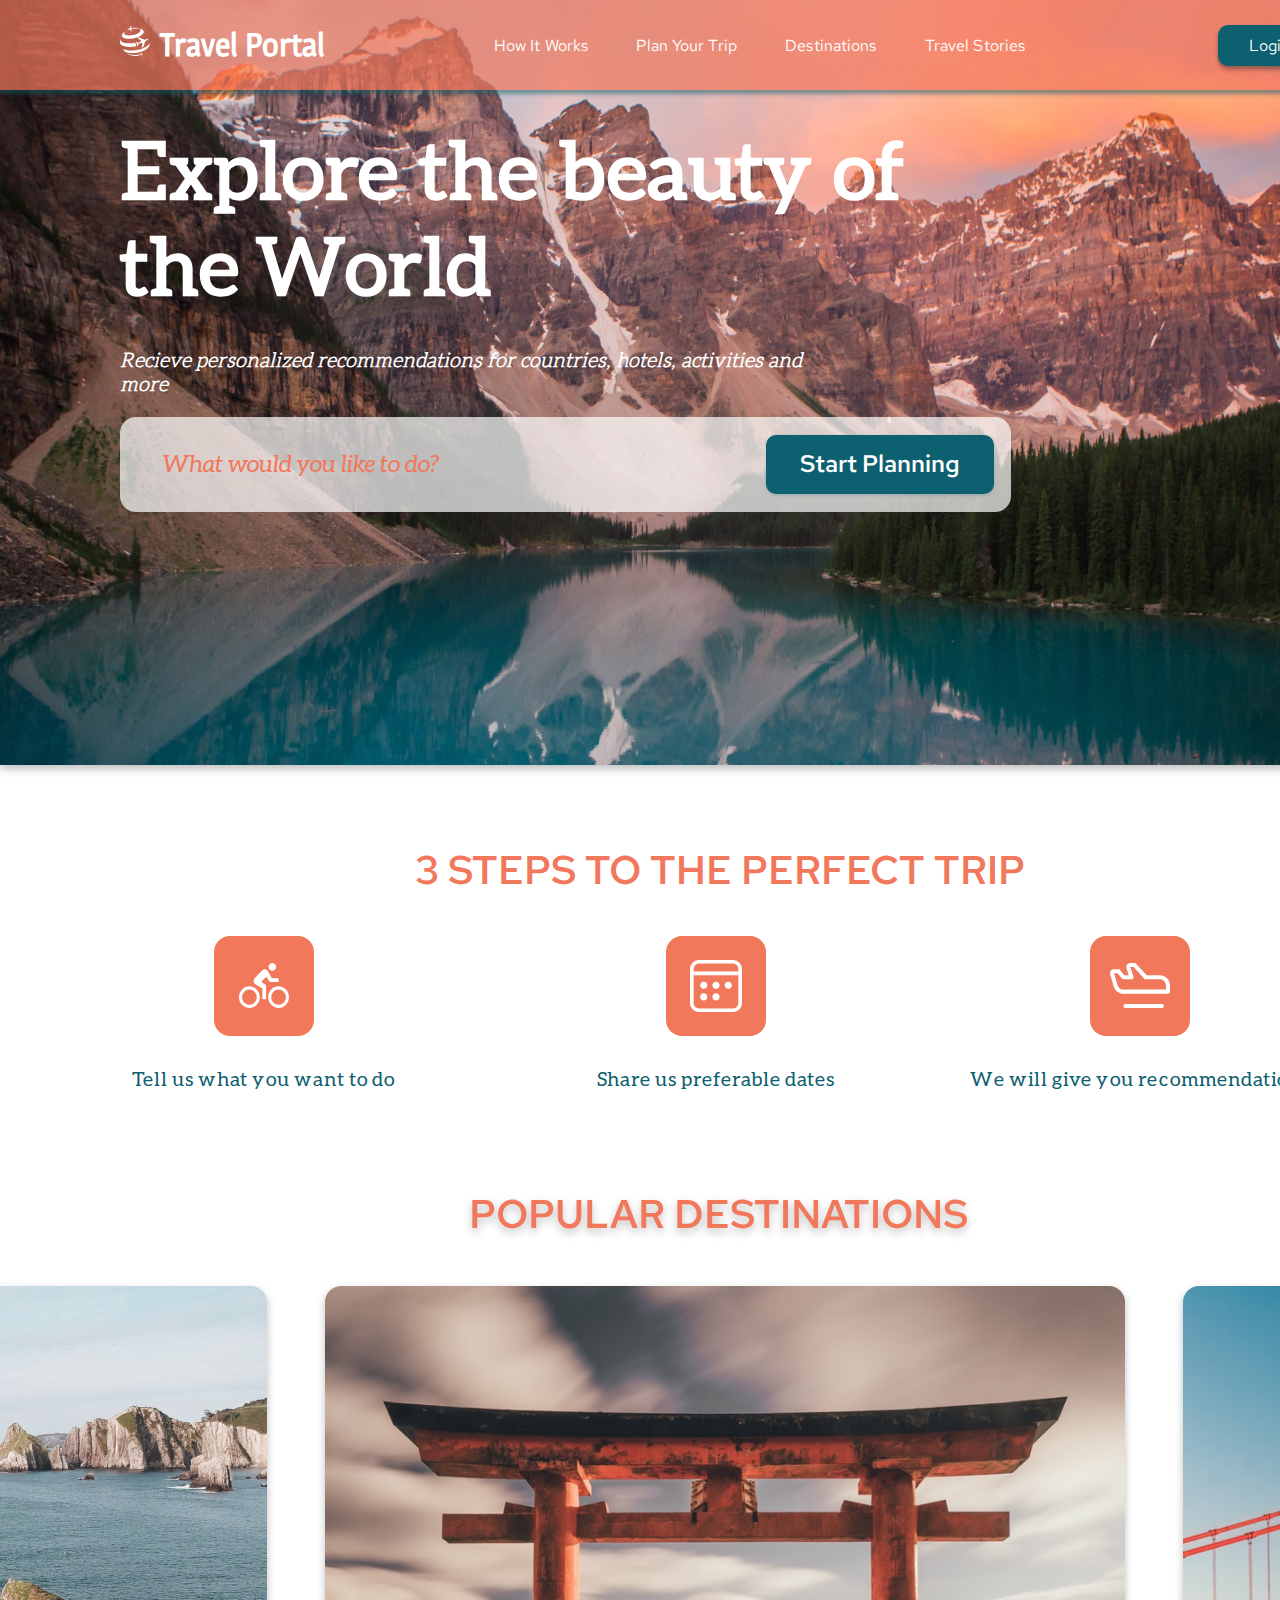
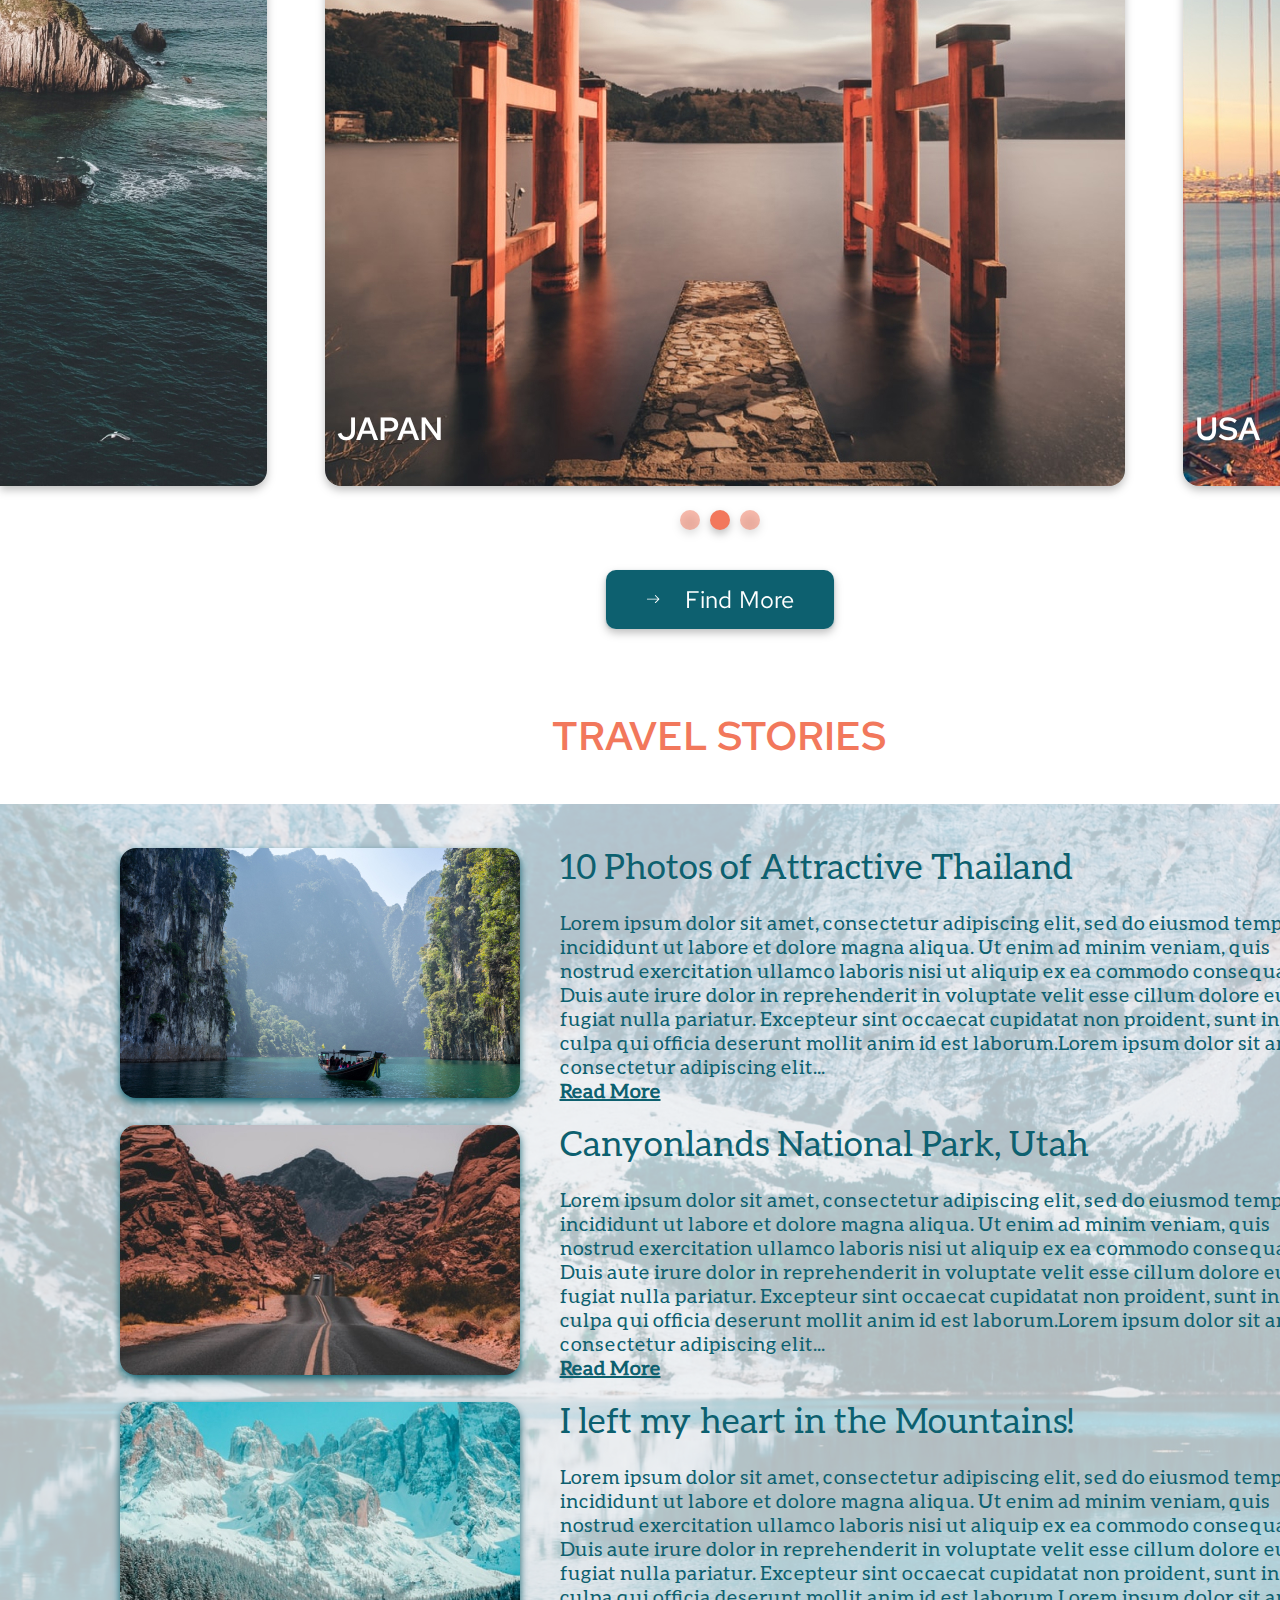
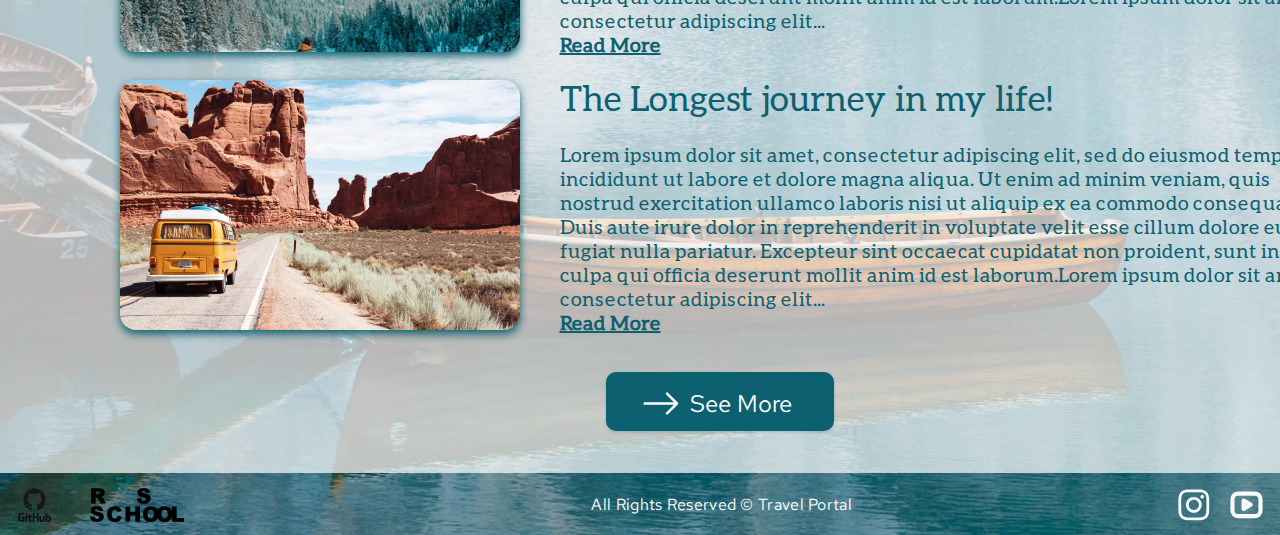
==== travel/index.html @ 39604052 "refactor: Refactor JS code" ====
<!DOCTYPE html>
<html lang="zxx">

<head>
    <meta charset="UTF-8">
    <meta http-equiv="X-UA-Compatible" content="IE=edge">
    <meta name="viewport" content="width=device-width, initial-scale=1.0">
    <link rel="stylesheet" href="style.css">
    <link rel="shortcut icon" href="./assets/svg/favicon.svg" type="image/svg+xml">
    <script defer src="index.js"></script>
    <title>Travel Part 1</title>
</head>

<body>
    <div class="page">
        <div class="container">
            <div class="background">
                <div class="top"></div>
                <div class="bottom"></div>
            </div>
            <div class="webpage">
                <header class="header-div">
                    <div class="logo">
                        <img class="logo-img" src="./assets/svg/Logo.svg" alt="Logo">
                        <h2 class="logo-title">Travel Portal</h2>
                    </div>
                    <nav class="navigation">
                        <ul class="navigation-list">
                            <li class="navigation-link">
                                <a href="#preview">How It Works</a>
                            </li>
                            <li class="navigation-link">
                                <a href="#steps">Plan Your Trip</a>
                            </li>
                            <li class="navigation-link">
                                <a href="#destinations">Destinations</a>
                            </li>
                            <li class="navigation-link">
                                <a href="#stories">Travel Stories</a>
                            </li>
                        </ul>
                    </nav>
                    <button type="button" class="btn-login">
                        <span class="title-btn-login">Login</span>
                    </button>
                </header>
                <main class="main-div">
                    <section id="preview" class="preview">
                        <h1 class="preview-title">Explore the beauty of the World</h1>
                        <div class="preview-remark">Recieve personalized recommendations for countries,
                            hotels, activities and more</div>
                        <div class="preview-input">
                            <input type="text" name="search" id="find-trip" placeholder="What would you like to do?">
                            <button type="submit" class="start-planning">Start Planning</button>
                        </div>
                    </section>
                    <section id="steps" class="steps">
                        <h2 class="steps-title">3 STEPS TO THE PERFECT TRIP</h2>
                        <div class="steps-flex">
                            <div class="steps-box right-margin-steps">
                                <div class="font-img-steps bicycle"></div>
                                <div class="title-img-steps">Tell us what you want to do</div>
                            </div>
                            <div class="steps-box">
                                <div class="font-img-steps calendar"></div>
                                <div class="title-img-steps ">Share us preferable dates </div>
                            </div>
                            <div class="steps-box">
                                <div class="font-img-steps airplane"></div>
                                <div class="title-img-steps">We will give you recommendations</div>
                            </div>
                        </div>
                    </section>
                    <section id="destinations" class="destinations">
                        <h2 class="title-destination">POPULAR DESTINATIONS</h2>
                        <div class="carousel">
                            <div class="carousel-item">
                                <img class="img-item" src="./assets/jpg/ocean-big.jpg" alt="SPAIN">
                                <div class="title-item">SPAIN</div>
                            </div>
                            <div class="carousel-item">
                                <img class="img-item" src="./assets/jpg/gates.jpg" alt="JAPAN">
                                <div class="title-item">JAPAN</div>
                            </div>
                            <div class="carousel-item">
                                <img class="img-item" src="./assets/jpg/bridge.jpg" alt="USA">
                                <div class="title-item">USA</div>
                            </div>
                        </div>
                        <div class="dots-nav">
                            <div class="dot inactive-dot"></div>
                            <div class="dot active-dot"></div>
                            <div class="dot inactive-dot"></div>
                        </div>
                        <button class="btn-find-more" type="submit">
                            <svg class="arrow" width="36" height="23" viewBox="0 0 36 23" fill="none"
                                xmlns="http://www.w3.org/2000/svg">
                                <path fill-rule="evenodd" clip-rule="evenodd" d="M0.5 11.5C0.5 11.1685 0.631696 10.8505
                                         0.866116 10.6161C1.10054 10.3817 1.41848
                                         10.25 1.75 10.25H31.2325L23.365 2.38499C23.1303
                                         2.15028 22.9984 1.83193 22.9984 1.49999C22.9984
                                         1.16805 23.1303 0.849708 23.365 0.614992C23.5997
                                         0.380275 23.9181 0.248413 24.25 0.248413C24.5819
                                         0.248413 24.9003 0.380275 25.135 0.614992L35.135
                                         10.615C35.2514 10.7311 35.3438 10.869 35.4068
                                         11.0209C35.4698 11.1728 35.5022 11.3356 35.5022
                                         11.5C35.5022 11.6644 35.4698 11.8272 35.4068
                                         11.9791C35.3438 12.1309 35.2514 12.2689 35.135
                                         12.385L25.135 22.385C24.9003 22.6197 24.5819
                                         22.7516 24.25 22.7516C23.9181 22.7516 23.5997
                                         22.6197 23.365 22.385C23.1303 22.1503 22.9984
                                         21.8319 22.9984 21.5C22.9984 21.1681 23.1303
                                         20.8497 23.365 20.615L31.2325 12.75H1.75C1.41848
                                         12.75 1.10054 12.6183 0.866116 12.3839C0.631696
                                         12.1495 0.5 11.8315 0.5 11.5Z" fill="white" />
                            </svg>
                            <span class="title-find-more">Find More</span>
                        </button>
                    </section>
                    <section id="stories" class="stories">
                        <div class="stories-main">
                            <h2 class="title-stories">TRAVEL STORIES</h2>
                            <div class="stories-container">
                                <div class="stories-element">
                                    <img class="img-story" src="./assets/jpg/cave-big.jpg" alt>
                                    <div class="story-sample">
                                        <div class="title-sample">10 Photos of Attractive Thailand</div>
                                        <div class="story">
                                            <span class="text-story">Lorem ipsum dolor sit amet, consectetur adipiscing elit,
                                            sed do eiusmod tempor incididunt ut labore et dolore magna aliqua.
                                            Ut enim ad minim veniam, quis nostrud exercitation ullamco laboris
                                            nisi ut aliquip ex ea commodo consequat. Duis aute irure dolor in
                                            reprehenderit in voluptate velit esse cillum dolore eu fugiat nulla
                                            pariatur. Excepteur sint occaecat cupidatat non proident,
                                            sunt in culpa qui officia deserunt mollit anim id est laborum.
                                            Lorem ipsum dolor sit amet, consectetur adipiscing elit...</span>
                                            <br>
                                            <strong><u>Read More</u></strong>
                                        </div>
                                    </div>
                                </div>
                                <div class="stories-element">
                                    <img class="img-story" src="./assets/jpg/road-big.jpg" alt>
                                    <div class="story-sample">
                                        <div class="title-sample">Canyonlands National Park, Utah</div>
                                        <div class="story">
                                            <span class="text-story">Lorem ipsum dolor sit amet, consectetur adipiscing elit,
                                            sed do eiusmod tempor incididunt ut labore et dolore magna aliqua.
                                            Ut enim ad minim veniam, quis nostrud exercitation ullamco laboris
                                            nisi ut aliquip ex ea commodo consequat. Duis aute irure dolor in
                                            reprehenderit in voluptate velit esse cillum dolore eu fugiat nulla
                                            pariatur. Excepteur sint occaecat cupidatat non proident,
                                            sunt in culpa qui officia deserunt mollit anim id est laborum.
                                            Lorem ipsum dolor sit amet, consectetur adipiscing elit...</span>
                                            <br>
                                            <strong><u>Read More</u></strong>
                                        </div>
                                    </div>
                                </div>
                                <div class="stories-element">
                                    <img class="img-story" src="./assets/jpg/winter-big.jpg" alt>
                                    <div class="story-sample">
                                        <div class="title-sample">I left my heart in the Mountains!</div>
                                        <div class="story">
                                            <span class="text-story">Lorem ipsum dolor sit amet, consectetur adipiscing elit,
                                            sed do eiusmod tempor incididunt ut labore et dolore magna aliqua.
                                            Ut enim ad minim veniam, quis nostrud exercitation ullamco laboris
                                            nisi ut aliquip ex ea commodo consequat. Duis aute irure dolor in
                                            reprehenderit in voluptate velit esse cillum dolore eu fugiat nulla
                                            pariatur. Excepteur sint occaecat cupidatat non proident,
                                            sunt in culpa qui officia deserunt mollit anim id est laborum.
                                            Lorem ipsum dolor sit amet, consectetur adipiscing elit...</span>
                                            <br>
                                            <strong><u>Read More</u></strong>
                                        </div>
                                    </div>
                                </div>
                                <div class="stories-element">
                                    <img class="img-story" src="./assets/jpg/car-big.jpg" alt>
                                    <div class="story-sample">
                                        <div class="title-sample">The Longest journey in my life!</div>
                                        <div class="story">
                                            <span class="text-story">Lorem ipsum dolor sit amet, consectetur adipiscing elit,
                                            sed do eiusmod tempor incididunt ut labore et dolore magna aliqua.
                                            Ut enim ad minim veniam, quis nostrud exercitation ullamco laboris
                                            nisi ut aliquip ex ea commodo consequat. Duis aute irure dolor in
                                            reprehenderit in voluptate velit esse cillum dolore eu fugiat nulla
                                            pariatur. Excepteur sint occaecat cupidatat non proident,
                                            sunt in culpa qui officia deserunt mollit anim id est laborum.
                                            Lorem ipsum dolor sit amet, consectetur adipiscing elit...</span>
                                            <br>
                                            <strong><u>Read More</u></strong>
                                        </div>
                                    </div>
                                </div>
                            </div>
                            <button class="btn-see-more" type="submit">
                                <svg class="arrow-see" width="40" height="41" viewBox="0 0 40 41" fill="none"
                                    xmlns="http://www.w3.org/2000/svg">
                                    <path fill-rule="evenodd" clip-rule="evenodd" d="M2.5 20.5001C2.5 20.1686 2.6317 19.8507 2.86612
                                    19.6162C3.10054 19.3818 3.41848 19.2501 3.75 19.2501H33.2325L25.365
                                    11.3851C25.1303 11.1504 24.9984 10.8321 24.9984 10.5001C24.9984
                                    10.1682 25.1303 9.84983 25.365 9.61511C25.5997 9.3804 25.9181
                                    9.24854 26.25 9.24854C26.5819 9.24854 26.9003 9.3804 27.135
                                    9.61511L37.135 19.6151C37.2514 19.7312 37.3438 19.8692 37.4068
                                    20.021C37.4698 20.1729 37.5022 20.3357 37.5022 20.5001C37.5022
                                    20.6645 37.4698 20.8273 37.4068 20.9792C37.3438 21.1311 37.2514
                                    21.269 37.135 21.3851L27.135 31.3851C26.9003 31.6198 26.5819
                                    31.7517 26.25 31.7517C25.9181 31.7517 25.5997 31.6198 25.365
                                    31.3851C25.1303 31.1504 24.9984 30.8321 24.9984 30.5001C24.9984
                                    30.1682 25.1303 29.8498 25.365 29.6151L33.2325 21.7501H3.75C3.41848
                                    21.7501 3.10054 21.6184 2.86612 21.384C2.6317 21.1496 2.5 20.8316
                                    2.5 20.5001Z" fill="white" />
                                </svg>
                                <span class="title-see-more">See More</span>
                            </button>
                        </div>
                    </section>
                </main>
                <footer class="footer-div">
                    <div class="footer-grid">
                        <div class="git-rs">
                            <a class="git" href="https://github.com/BrBrov">
                                <img class="img-git" src="./assets/svg/git.svg" alt="Git">
                            </a>
                            <a class="rs" href="https://rs.school/js-stage0/">
                                <img class="img-rs" src="./assets/svg/rs_school.svg" alt="RSschool">
                            </a>
                        </div>
                        <div class="footer-block">
                            <div class="title-footer">All Rights Reserved © Travel Portal</div>
                            <ul class="social-list">
                                <li class="social-link">
                                    <a href="https://www.instagram.com/">
                                        <img src="./assets/svg/Instagram.svg" alt="Instagram">
                                    </a>
                                </li>
                                <li class="social-link">
                                    <a href="https://www.youtube.com/">
                                        <img src="./assets/svg/Youtube.svg" alt="Yuotube">
                                    </a>
                                </li>
                                <li class="social-link">
                                    <a href="https://twitter.com/">
                                        <img src="./assets/svg/Twitter.svg" alt="Twitter">
                                    </a>
                                </li>
                            </ul>
                        </div>
                    </div>
                </footer>
            </div>
            <div class="pop-up-bg">
                <div class="pop-up">

                </div>
            </div>
        </div>
    </div>
</body>

</html>
---- travel/style.css ----
body {
    margin: 0;
    padding: 0;
}

/* basic fonts */

/* Aleo */
@font-face {
    font-family: "Aleo Bold";
    src: url("./assets/fonts/Aleo-Bold.woff2") format("woff2"),
    url("./assets/fonts/Aleo-Bold.woff") format("woff");
}

@font-face {
    font-family: "Aleo Bold Italic";
    src: url("./assets/fonts/Aleo-BoldItalic.woff") format("woff"),
    url("./assets/fonts/Aleo-BoldItalic.woff2") format("woff2");
}

@font-face {
    font-family: "Aleo Italic";
    src: url("./assets/fonts/Aleo-Italic.woff2") format("woff2"),
    url("./assets/fonts/Aleo-Italic.woff") format("woff");
}

@font-face {
    font-family: "Aleo Light";
    src: url("./assets/fonts/Aleo-Light.woff2") format("woff2"),
    url("./assets/fonts/Aleo-Light.woff") format("woff");
}

@font-face {
    font-family: "Aleo Light Italic";
    src: url("./assets/fonts/Aleo-LightItalic.woff2") format("woff2"),
    url("./assets/fonts/Aleo-LightItalic.woff") format("woff");
}

@font-face {
    font-family: "Aleo Regular";
    src: url("./assets/fonts/Aleo-Regular.woff2") format("woff2"),
    url("./assets/fonts/Aleo-Regular.woff") format("woff");
}

/* Magra */
@font-face {
    font-family: "Magra Regular";
    src: url("./assets/fonts/Magra-Regular.woff2") format("woff2"),
    url("./assets/fonts/Magra.woff") format("woff");
}

@font-face {
    font-family: "Magra Bold";
    src: url("./assets/fonts/Magra-Bold.woff2") format("woff2"),
    url("./assets/fonts/Magra-Bold.woff") format("woff");
}

/* RedHatText */
@font-face {
    font-family: "RedHatText Bold";
    src: url("./assets/fonts/RedHatText-Bold.woff2") format("woff2"),
    url("./assets/fonts/RedHatText-Bold.woff") format("woff");
}

@font-face {
    font-family: "RedHatText Bold Italic";
    src: url("./assets/fonts/RedHatText-BoldItalic.woff2") format("woff2"),
    url("./assets/fonts/RedHatText-BoldItalic.woff") format("woff");
}

@font-face {
    font-family: "RedHatText Italic";
    src: url("./assets/fonts/RedHatText-Italic.woff2") format("woff2"),
    url("./assets/fonts/RedHatText-Italic.woff") format("woff");
}

@font-face {
    font-family: "RedHatText Bold Italic";
    src: url("./assets/fonts/RedHatText-LightItalic.woff2") format("woff2"),
    url("./assets/fonts/RedHatText-LightItalic.woff") format("woff");
}

@font-face {
    font-family: "RedHatText Medium";
    src: url("./assets/fonts/RedHatText-Medium.woff2") format("woff2"),
    url("./assets/fonts/RedHatText-Medium.woff") format("woff");
}

@font-face {
    font-family: "RedHatText Medium Italic";
    src: url("./assets/fonts/RedHatText-MediumItalic.woff2") format("woff2"),
    url("./assets/fonts/RedHatText-MediumItalic.woff") format("woff");
}

@font-face {
    font-family: "RedHatText Regular";
    src: url("./assets/fonts/RedHatText-Regular.woff2") format("woff2"),
    url("./assets/fonts/RedHatText-Regular.woff") format("woff");
}

@font-face {
    font-family: "RedHatText SemiBold";
    src: url("./assets/fonts/RedHatText-SemiBold.woff2") format("woff2"),
    url("./assets/fonts/RedHatText-SemiBold.woff") format("woff");
}

@font-face {
    font-family: "RedHatText Bold";
    src: url("./assets/fonts/RedHatText-SemiBoldItalic.woff2") format("woff2"),
    url("./assets/fonts/RedHatText-SemiBoldItalic.woff") format("woff");
}

/* General setting */

html {
    scroll-behavior: smooth;
}

/* links style */

a {
    text-decoration: none;
}

/* Button styles */

button:active {
    border: 1px groove rgba(207, 154, 94, 0.932);
    box-shadow: 0 0 3px 4px rgb(211, 187, 144);
}

/* General page style */

.page {
    width: 100%;
    background: #FFFFFF
}

.container {
    width: 1440px;
    height: 3735px;
    margin: 0 auto;
}

.background {
    display: grid;
    position: relative;
    z-index: 0;
    height: 500px;
    grid-template-columns: 100%;
    grid-template-rows: 765px 1331px;
    gap: 1639px;
    background: #FFFFFF
}

.webpage {
    display: grid;
    position: relative;
    z-index: 1;
    grid-template-columns: 100%;
    margin-top: -500px;
    grid-template-rows: 90px 3584px 61px;
}

.top {
    background-image: url(./assets/jpg/mountain-big.jpg);
    filter: drop-shadow(0px 4px 4px rgba(0, 0, 0, 0.25));
}

.bottom {
    background-image: url(./assets/jpg/boat-big.jpg);
}

.header-div {
    display: flex;
    width: 100%;
    background: rgba(242, 120, 92, 0.7);
    box-shadow: 0 4px 4px rgba(13, 96, 111, 0.5);
}

/* header markup */

.logo {
    width: 15%;
    height: 31px;
    margin: 25px 0 34px 8.3%;
}

.logo-img {
    display: inline-block;
    height: 30px;
    margin-right: 3%;
}

.logo-title {
    display: inline-block;
    height: 31px;
    margin: 0;
    font-family: 'Magra Regular', sans-serif;
    font-style: normal;
    font-weight: 600;
    font-size: 32px;
    line-height: 39px;
    color: #FFFFFF;
}

.navigation {
    width: 38.6%;
    height: 21px;
    margin: 35px 0 34px 11%;
    font-size: 0;
}

.navigation-list {
    display: flex;
    height: 21px;
    flex-direction: row;
    align-items: flex-start;
    padding: 0;
    gap: 6.7%;
    list-style: none;
    text-decoration: none;
}

.navigation-link {
    height: 21px;
    margin-right: 2%;
    flex-grow: 0;
    flex-shrink: 0;
}

.navigation-link a {
    font-family: 'RedHatText Regular', sans-serif;
    font-style: normal;
    letter-spacing: 0.1px;
    font-weight: 500;
    font-size: 16px;
    line-height: 21px;
    color: #FFFFFF;
    transition: 1.5s;
}

.navigation-link a:hover {
    color: #f3cfaefa;
    text-shadow: 2px 2px 5px #091e22;
    font-size: 18px;
    text-decoration: dotted;
    transition: 1s;
}

.navigation-link a:active {
    cursor: wait;
}

.btn-login {
    width: 7.2%;
    height: 41px;
    margin: 25px 0 24px 11.7%;
    background: #0D606F;
    box-shadow: 0 4px 4px rgba(0, 0, 0, 0.25), 0 2px 3px rgba(13, 96, 111, 0.16);
    border: none;
    border-radius: 10px;
}

.btn-login:hover {
    cursor: pointer;
}

.title-btn-login {
    margin-right: 0.9%;
    font-family: 'RedHatText Regular', sans-serif;
    font-style: normal;
    font-weight: 500;
    font-size: 16px;
    line-height: 21px;
    color: #FFFFFF;
}

/* Main block */

.main-div {
    display: block;
    width: 100%;
}

.preview {
    width: 61.9%;
    height: 422px;
    margin: 29.8px 0 0 8.3%;
}

.preview-title {
    width: 88%;
    margin: 0;
    text-align: justify;
    font-family: 'Aleo Regular', sans-serif;
    font-style: normal;
    font-weight: 700;
    font-size: 80px;
    line-height: 96px;
    color: #FFFFFF;
}

.preview-remark {
    width: 81%;
    height: 24px;
    margin: 35px auto 0 0;
    font-family: 'Aleo Light', sans-serif;
    font-style: italic;
    font-weight: 700;
    font-size: 20px;
    line-height: 24px;
    color: #FFFFFF;
}

.preview-input {
    width: 100%;
    height: 95px;
    margin: 46px 0 33px 0;
    background: rgba(255, 255, 255, 0.7);
    border-radius: 16px;
}

/* Style text input */

#find-trip {
    width: 62.8%;
    height: 26px;
    margin: 32px 0 41px 4.6%;
    appearance: none;
    border: none;
    box-shadow: none;
    font-family: 'Aleo Italic', serif;
    font-style: italic;
    font-weight: 400;
    font-size: 24px;
    line-height: 29px;
}

#find-trip:optional {
    border-radius: 10px;
    outline: none;
    background: rgba(255, 255, 255, 0.021);
    color: #F2785C;
}

#find-trip::placeholder {
    border: none;
    outline: none;
    color: #F2785C;
}

#find-trip:focus::placeholder {
    color: transparent;
    border: none;
    outline: none;
}

/* Style bottom of Start Planning */

.start-planning {
    width: 25.6%;
    height: 59px;
    margin: 18px auto 18px 4.2%;
    padding: 0;
    background: #0D606F;
    box-shadow: 0 0 3px rgba(13, 96, 111, 0.08), 0 2px 3px rgba(13, 96, 111, 0.16);
    border: none;
    border-radius: 10px;
    font-family: 'RedHatText Medium', sans-serif;
    font-style: normal;
    font-weight: 500;
    font-size: 24px;
    line-height: 32px;
    color: #FFFFFF;
}

/* Style steps block */

.steps {
    height: 247px;
    margin: 301px 9% 97px 9.2%;
}

.steps-title {
    height: 53px;
    margin: 0 24% 40px;
    font-family: 'RedHatText SemiBold', serif;
    font-style: normal;
    font-weight: 500;
    font-size: 40px;
    line-height: 53px;
    color: #F2785C;
}

.steps-flex {
    display: flex;
    height: 154px;
    align-items: center;
    justify-content: space-between;
}

.steps-box {
    display: flex;
    height: 154px;
    flex-direction: column;
    align-items: center;
    justify-content: space-between;
}

.steps-box:first-child {
    margin-right: 5.55%;
}

.font-img-steps {
    width: 100px;
    height: 100px;
    border-radius: 16px;
    background-repeat: no-repeat;
    background-position: center;
    background-color: #F2785C;
}

.bicycle {
    background-image: url(./assets/svg/bycicle.svg);
}

.calendar {
    background-image: url(./assets/svg/calendar.svg);
}

.airplane {
    background-image: url(./assets/svg/Airplane.svg);
}

.title-img-steps {
    font-family: 'Aleo Regular', sans-serif;
    font-style: normal;
    font-weight: 400;
    font-size: 20px;
    line-height: 24px;
    color: #0D606F;
}


/* Destinations sections */

.destinations {
    display: block;
    max-width: 100%;
    height: 1042px;
    margin: 0 auto 80px auto;
    filter: drop-shadow(0px 4px 4px rgba(0, 0, 0, 0.25));
    overflow: hidden;
}

.title-destination {
    width: 34.8%;
    height: 53px;
    margin: 0 auto 46px auto;
    font-family: 'RedHatText SemiBold', sans-serif;
    font-style: normal;
    font-weight: 500;
    font-size: 40px;
    line-height: 53px;
    color: #F2785C;
}

/* Carousel */

.carousel {
    display: flex;
    width: unset;
    height: 800px;
    margin-left: -39%;
    margin-bottom: 24px;
    flex-direction: row;
    align-items: flex-start;
    align-self: center;
}

.carousel-item {
    height: inherit;
    margin: 0 1.45%;
}

.img-item {
    height: 100%;
    border-radius: 16px;
}

.title-item {
    width: 13.5%;
    margin-top: -82px;
    margin-left: 1.5%;
    font-family: 'RedHatText SemiBold', sans-serif;
    font-style: normal;
    font-weight: 500;
    font-size: 32px;
    line-height: 42px;
    color: #FFFFFF;
}

/* Dots */

.dots-nav {
    display: flex;
    width: 5.56%;
    height: 20px;
    margin: 0 auto 40px auto;
    flex-direction: row;
    align-items: flex-start;
    padding: 0;
    gap: 10px;
}

.dot {
    width: 25%;
    height: 100%;
    border-radius: 90px;
}

.inactive-dot {
    background: rgba(242, 120, 92, 0.5);
}

.active-dot {
    background: #F2785C;
}

/* Button "Find more" */

.btn-find-more {
    display: flex;
    width: 15.83%;
    height: 59px;
    margin: 0 auto 80px auto;
    flex-direction: row;
    justify-content: space-around;
    align-items: center;
    gap: 10px;
    padding: 10px 32px;
    background: #0D606F;
    box-shadow: 0 0 3px rgba(13, 96, 111, 0.08), 0 2px 3px rgba(13, 96, 111, 0.16);
    border: none;
    border-radius: 10px;
}

.arrow {
    width: 8.7%;
    height: 21%;
}

.title-find-more {
    margin-top: 2px;
    font-family: 'RedHatText Regular', sans-serif;
    font-style: normal;
    letter-spacing: 0.2px;
    font-weight: 500;
    font-size: 24px;
    line-height: 32px;
    color: #FFFFFF;
}

/* Stories block */

.stories {
    width: 100%;
    height: 1364px;
    margin: 0 auto;
    background: rgba(255, 255, 255, 0.7);
}

.stories-main {
    width: 83.4%;
    height: 1322px;
    margin: 0 auto;
}

.title-stories {
    width: 27.9%;
    height: 35px;
    margin: 0 auto 100px auto;
    font-family: 'RedHatText SemiBold', sans-serif;
    font-style: normal;
    font-weight: 500;
    font-size: 40px;
    line-height: 53px;
    color: #F2785C;
}

/* Stories flexboxes */

.stories-container {
    display: flex;
    width: 100%;
    height: 1090px;
    flex-direction: column;
    gap: 13px;
    align-items: flex-start;
    justify-content: space-between;
}

.stories-element {
    display: flex;
    flex-direction: row;
    align-items: flex-start;
    gap: 40px;
}

.img-story {
    display: block;
    height: 250px;
    margin-top: 4px;
    filter: drop-shadow(0px 4px 4px #0D606F);
    border-radius: 16px;
}

.story-sample {
    display: flex;
    flex-direction: column;
    gap: 24px;
}

.title-sample {
    font-family: 'Aleo Regular', serif;
    font-style: normal;
    font-weight: 400;
    font-size: 35px;
    line-height: 42px;
    color: #0D606F;
}

.story {
    font-family: 'Aleo Regular', serif;
    font-style: normal;
    font-weight: 400;
    font-size: 20px;
    line-height: 24px;
    color: #0D606F;
}

/* "See more" button */

.btn-see-more {
    display: flex;
    width: 19%;
    height: 59px;
    margin: 38px auto;
    justify-content: center;
    align-items: center;
    padding: 20px 21px 15px 14px;
    gap: 10px;
    background: #0D606F;
    box-shadow: 0 0 3px rgba(13, 96, 111, 0.08), 0 2px 3px rgba(13, 96, 111, 0.16);
    border: none;
    border-radius: 10px;
}

.arrow-see {
    width: 20.54%;
}

.title-see-more {
    font-family: 'RedHatText Regular', sans-serif;
    font-style: normal;
    font-weight: 500;
    font-size: 24px;
    line-height: 32px;
    color: #FFFFFF;
    flex: none;
    flex-grow: 0;
}

/* Footer */

.footer-div {
    width: 100%;
}

.footer-grid {
    width: 100%;
    display: grid;
    margin: 14px 0 13.35px 0;
    grid-template-rows: 100%;
    grid-template-columns: 35% 50.62%;
}

.git-rs {
    display: flex;
    width: 40%;
    height: 33.65px;
    flex-direction: row;
    gap: 2%;
    justify-content: space-around;
}

.git {
    display: block;
}

.img-git {
    height: 33.65px;
}

.rs {
    display: block;
}

.img-rs {
    height: 33.65px;
}

.git-rs a,
img:hover {
    cursor: default;
}

.footer-block {
    display: grid;
    width: 50.62%;
    height: 33.65px;
    margin-left: 12%;
    grid-template-columns: 158.6% 38.1%;
    grid-template-rows: 33.65px;
}

.title-footer {
    height: 21px;
    margin-top: 1%;
    font-family: 'RedHatText Regular', sans-serif;
    letter-spacing: 0.3px;
    font-style: normal;
    font-weight: 500;
    font-size: 16px;
    line-height: 21px;
    color: #FFFFFF;
}

.social-list {
    display: flex;
    list-style: none;
    margin: 0;
    padding: 0;
    flex-direction: row;
    align-items: flex-start;
    justify-content: space-between;
    gap: 2%;
}

.social-link {
    height: 33.65px;
    flex-grow: 0;
}

.social-link a, img:hover {
    cursor: default;
}

@media only screen and (max-width: 390px) {
    body {
        border: none;
        margin: 0;
        padding: 0;
    }

    .page {
        width: 100%;
        background: #FFFFFF;
    }

    .container {
        max-width: calc(100vw);
        max-height: calc(100vw * 3.782);
        overflow-x: hidden;
    }

    .background {
        height: 100%;
        grid-template-columns: 100%;
        grid-template-rows: 17.02% 46.98%;
        gap: 36.1%;
        border-radius: 30px;
    }

    .top {
        background-image: linear-gradient(180deg, #0D606F 0%, rgba(13, 96, 111, 0) 25.1%), url("./assets/jpg/mountain.jpg");
        background-size: initial;
        filter: none;
    }

    .bottom {
        background-image: url("./assets/jpg/boat-small.jpg");
        background-size: 100% 100%;
    }

    .webpage {
        height: 100%;
        grid-template-columns: 100%;
        grid-template-rows: 5.08% 90.51% 4.41%;
        margin-top: -378.1%;
        border-radius: 30px;
    }

    @keyframes menu {
        from {margin-left: 100%}
        to {margin-left: 57.57%}
    }
    @keyframes menuClose {
        from {margin-left: 57.57%}
        to {margin-left: 100%}
    }

    .burger-menu {
        position: relative;
        z-index: 3;
        width: 42.31%;
        height: 16.96%;
        margin-top: -378.2%;
        margin-left: 100%;
        background: #F2785C;
        box-shadow: 0 4px 3px rgba(13, 96, 111, 0.25);
        border-radius: 10px;
    }

    .x-close {
        position: relative;
        width: 18.18%;
        height: 12%;
        margin: 0;
        left: 4.9%;
        top: 3.2%;
        background-image: url("./assets/svg/close-menu.svg");
    }

    .burger-menu-block {
        display: flex;
        position: relative;
        width: 74.25%;
        height: 70.4%;
        top: 5%;
        left: 15.5%;
        justify-content: space-between;
        flex-direction: column;
    }

    .burger-link {
        text-align: right;
        font-family: 'RedHatText Regular', sans-serif;
        font-style: normal;
        font-weight: 500;
        font-size: calc(16px - (390px - 100vw)*(2/70));
        line-height: 21px;
        letter-spacing: 0.02rem;
        color: #FFFFFF;
    }

    .header-div {
        background: none;
        box-shadow: none;
    }

    /*header*/
    .logo {
        width: 7.44%;
        height: 40%;
        margin: 11.5% auto auto 4.2%;
    }

    .logo-img {
        margin: 0;
    }

    .logo-title {
        display: none;
    }

    .navigation {
        display: none;
    }

    .btn-login {
        width: 8.97%;
        height: 42.67%;
        padding: 0;
        margin: 11.5% 4.2% auto auto;
        background-image: url("./assets/svg/menu.svg");
        background-size: cover;
        background-repeat: no-repeat;
        background-color: unset;
        box-shadow: none;
    }

    .title-btn-login {
        display: none;
    }

    /*main*/

    /*preview*/
    .preview {
        width: 100%;
        height: 8.2%;
        margin: 0;
    }

    .preview-title {
        display: none;
    }

    .preview-remark {
        display: none;
    }

    .preview-input {
        width: 92.3%;
        height: 42.9%;
        margin: 17.2% auto 16.8% auto;
    }

    #find-trip {
        max-width: 58.8%;
        height: 23.1%;
        margin: 4.5% auto auto 4.6%;
        font-family: 'Aleo Italic', serif;
        font-style: italic;
        font-weight: 400;
        font-size: 14px;
        line-height: 17px;
    }

    .start-planning {
        width: 25.56%;
        height: 70.9%;
        margin: 1% auto auto 6.7%;
        font-style: normal;
        font-weight: 500;
        font-size: 70%;
        line-height: 2%;
    }

    /*steps*/
    .steps {
        width: 92.3%;
        height: 12.96%;
        margin: 0 auto 0 auto;
    }

    .steps-title {
        width: 100%;
        height: auto;
        text-align: center;
        margin: 5.6% auto;
        font-style: normal;
        font-weight: 500;
        font-size: 14px;
        line-height: 19px;
    }

    .steps-flex {
        height: 64.2%;
        margin: 0 auto auto auto;
        justify-content: flex-start;
        align-content: space-between;
        gap: 1%;
    }

    .steps-box {
        width: 30.94%;
        height: 100%;
    }

    .steps-box:nth-child(2) {
        flex-grow: 1.2;
    }

    .right-margin-steps {
        margin: 0;
    }

    .steps-box:first-child {
        margin: 0 auto auto;
    }

    .font-img-steps {
        width: 63%;
        height: 4.38em;
        background-size: 50%;
    }

    .title-img-steps {
        font-style: normal;
        font-weight: 400;
        font-size: 10px;
        line-height: 12px;
    }

    .steps-box:nth-child(2) .font-img-steps {
        width: 55.45%;
    }

    .steps-box:nth-child(2) .title-img-steps {
        height: 22%;
    }

    .steps-box:nth-child(1) .title-img-steps {
        width: 84.5%;
        align-self: flex-start;
    }

    .steps-box:nth-child(1) .font-img-steps {
        align-self: start;
    }

    .steps-box:nth-child(3) .font-img-steps {
        align-self: end;
    }

    .steps-box:nth-child(3) .title-img-steps {
        width: 84.5%;
        align-self: flex-end;
        text-align: right;
    }

    /*destinations*/
    .destinations {
        width: 92.3%;
        height: 21.65%;
        overflow: visible;
        margin: 0 auto 0 auto;
    }

    .title-destination {
        width: 100%;
        height: auto;
        text-align: center;
        margin: 0 auto 5.56% auto;
        font-style: normal;
        font-weight: 500;
        font-size: 14px;
        line-height: 19px;
    }

    .carousel {
        display: block;
        position: relative;
        z-index: 1;
        width: 100%;
        height: 72.66%;
        margin: 0;
        overflow: hidden;
    }

    .carousel-item {
        display: block;
        width: 100%;
        height: 100%;
        text-align: center;
        position: relative;
        margin: 0 auto auto auto;
    }

    .carousel .carousel-item:nth-child(1) .img-item {
        background-image: url("./assets/jpg/ocean.jpg");
    }

    .carousel .carousel-item:nth-child(2) {
        display: none;
    }

    .carousel .carousel-item:nth-child(3) {
        display: none;
    }

    .carousel:before {
        content: "";
        display: block;
        position: absolute;
        z-index: 1;
        width: 8.34%;
        height: 14.3%;
        margin: 24.9% auto auto 2%;
        background-image: url("./assets/svg/arrow-carousel.svg");
        background-size: 100% 100%;
        background-position: center;
        transform: rotate(-90deg);
    }

    .carousel:after {
        content: "";
        display: block;
        position: absolute;
        z-index: 2;
        width: 8.34%;
        height: 14.3%;
        margin: -34% auto 0 91%;
        background-image: url("./assets/svg/arrow-carousel.svg");
        background-size: 100% 100%;
        background-position: center;
        transform: rotate(90deg);
    }


    .img-item {
        width: 100%;
        height: 100%;
    }

    .title-item {
        margin: -58% auto auto 4.17%;
        font-style: normal;
        font-weight: 500;
        font-size: 20px;
        line-height: 26px;
    }

    .dots-nav {
        position: relative;
        z-index: 2;
        width: 10.2%;
        height: 2.8%;
        margin: -6% auto auto auto;
        gap: 20%;
    }

    .dot {
        width: 21.8%;
        height: 99.2%;
    }

    .btn-find-more {
        width: 91px;
        height: 30px;
        margin: 6% auto auto auto;
        padding: 0;
    }

    .arrow {
        margin: 13% auto auto 13.1%;
    }

    .title-find-more {
        width: 75.3%;
        margin: 8.12% 13% auto 0;
        font-style: normal;
        font-weight: 500;
        font-size: 0.8em;
        line-height: 1.4em;
        align-items: center;
        text-align: right;
    }

    .stories {
        width: 100%;
        height: 49.22%;
        margin-top: 5.1%;
    }

    .stories-main {
        width: 92.38%;
        height: 100%;
    }

    .title-stories {
        width: 50%;
        height: 2.74%;
        margin: 0 auto;
        text-align: center;
        font-style: normal;
        font-weight: 500;
        font-size: 14px;
        line-height: 19px;
    }

    .stories-container {
        width: 100%;
        height: 87%;
        margin-top: 5%;
        justify-content: start;
        gap: 1.9%;
    }

    .stories-element {
        width: 99.90%;
        height: 23.5%;
        gap: 2.5%;
    }

    .img-story {
        width: 43.06%;
        height: 100%;
        margin: 0;
    }

    .story-sample {
        width: 53.17%;
        height: 100%;
        gap: calc(7% - (390px - 100vw)*(4/70));
    }

    .title-sample {
        margin-top: 3%;
        font-weight: 700;

        font-size: calc(11px - (390px - 100vw) * (1 / 70));
        line-height: 13px;
    }

    /*bugs with story*/
    .story {
        font-weight: 400;
        font-size: 9px;
        line-height: calc(11px - (390px - 100vw) * (3 / 70));
    }

    .btn-see-more {
        width: 25%;
        height: 4.57%;
        margin: 1.1% auto auto auto;
        padding: 0;
        gap: 1%;
    }

    .arrow-see {
        width: 11.2%;
        height: 33.5%;
        align-content: center;
    }

    .title-see-more {
        width: 65.6%;
        height: 50%;
        align-items: center;
        text-align: right;
        font-style: normal;
        font-weight: 500;
        font-size: calc(100% / 1.2);
        line-height: calc(1rem / 1.1);
    }

    /*footer*/
    .footer-grid {
        width: 100%;
        height: 54%;
        margin: 4% auto;
        grid-template-columns: 1fr;
        grid-template-rows: 100%;
        overflow-x: hidden;
    }

    .git-rs {
        display: none;
    }

    .footer-block {
        width: 38.2%;
        margin: 0 auto auto 31%;
        grid-template-columns: 1fr;
        grid-template-rows: 50%;
    }

    .title-footer {
        display: none;
    }

    .social-list {
        margin: auto 0 auto 6%;
    }

    .social-link:nth-child(2) {
        margin-left: 5%;
    }

    .social-link:nth-child(3) {
        margin-left: 4%;
    }

    .social-link a img {
        width: 92%;
    }
}
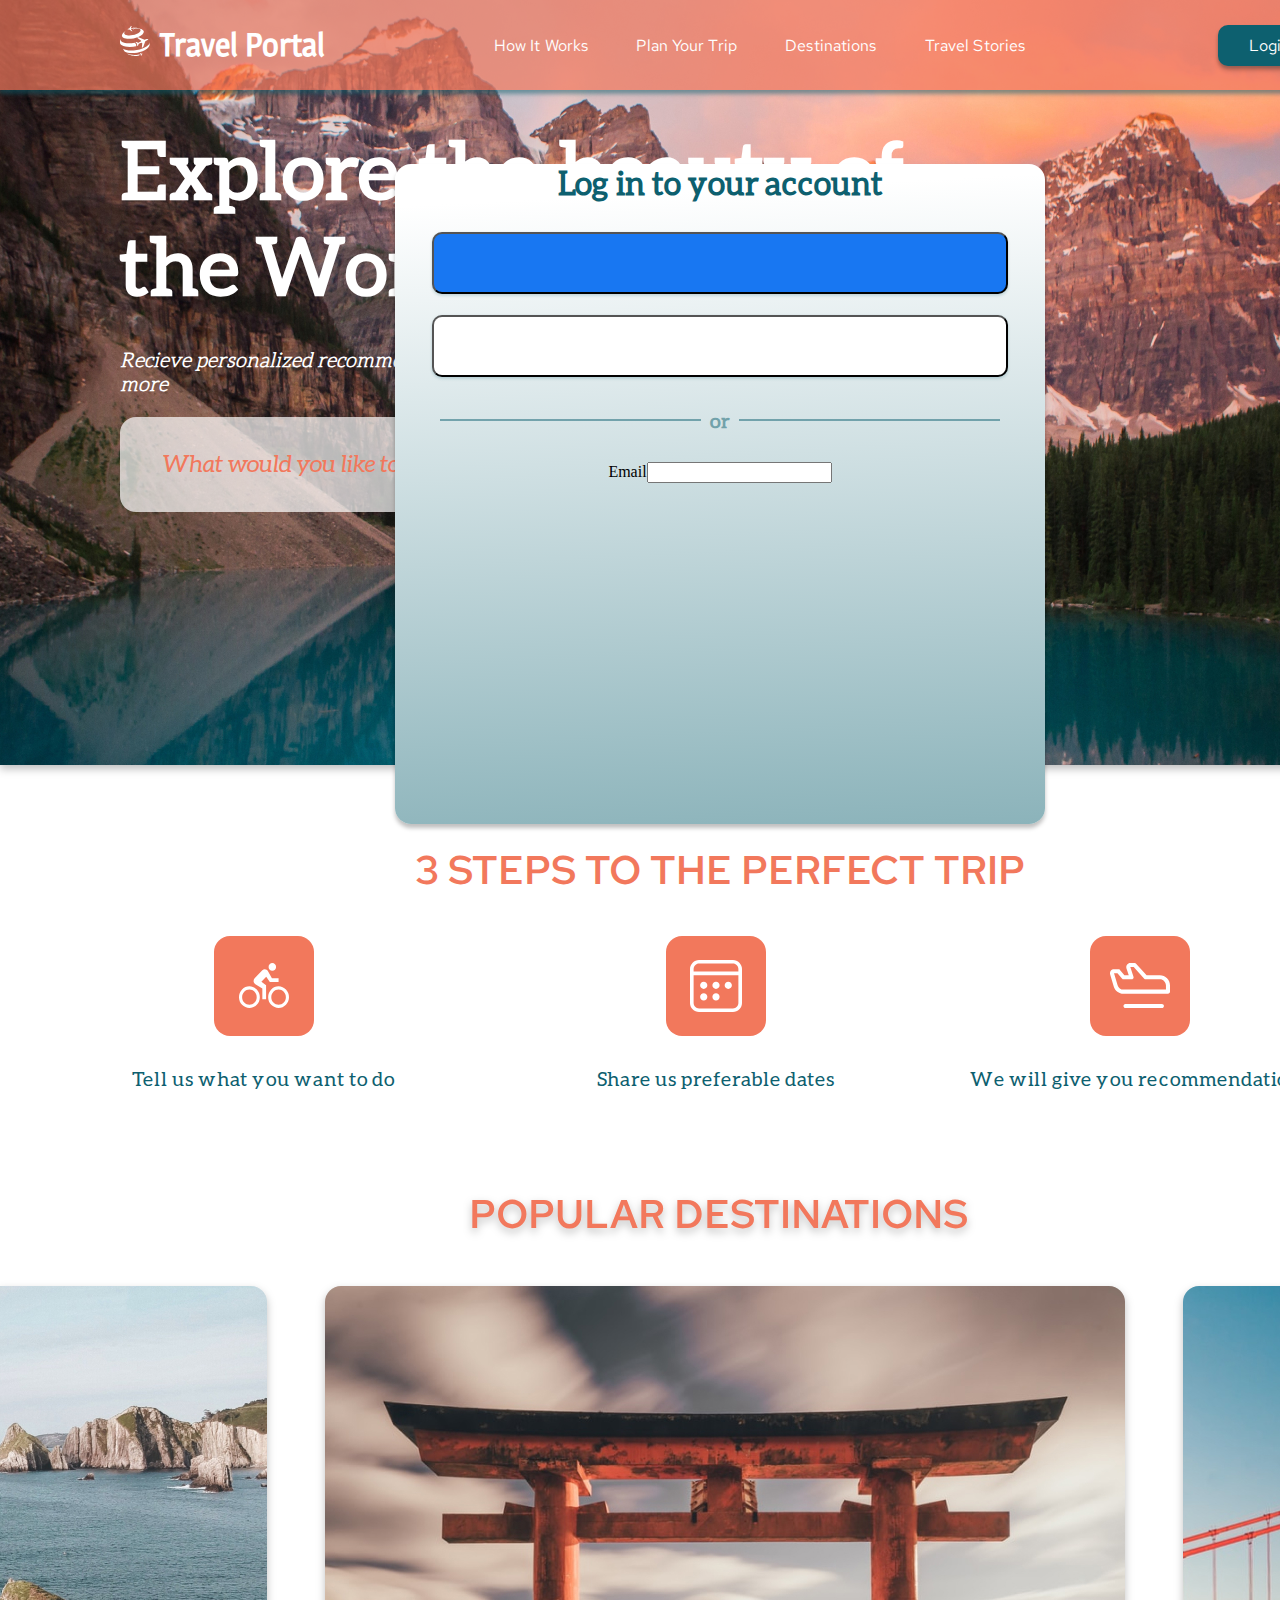
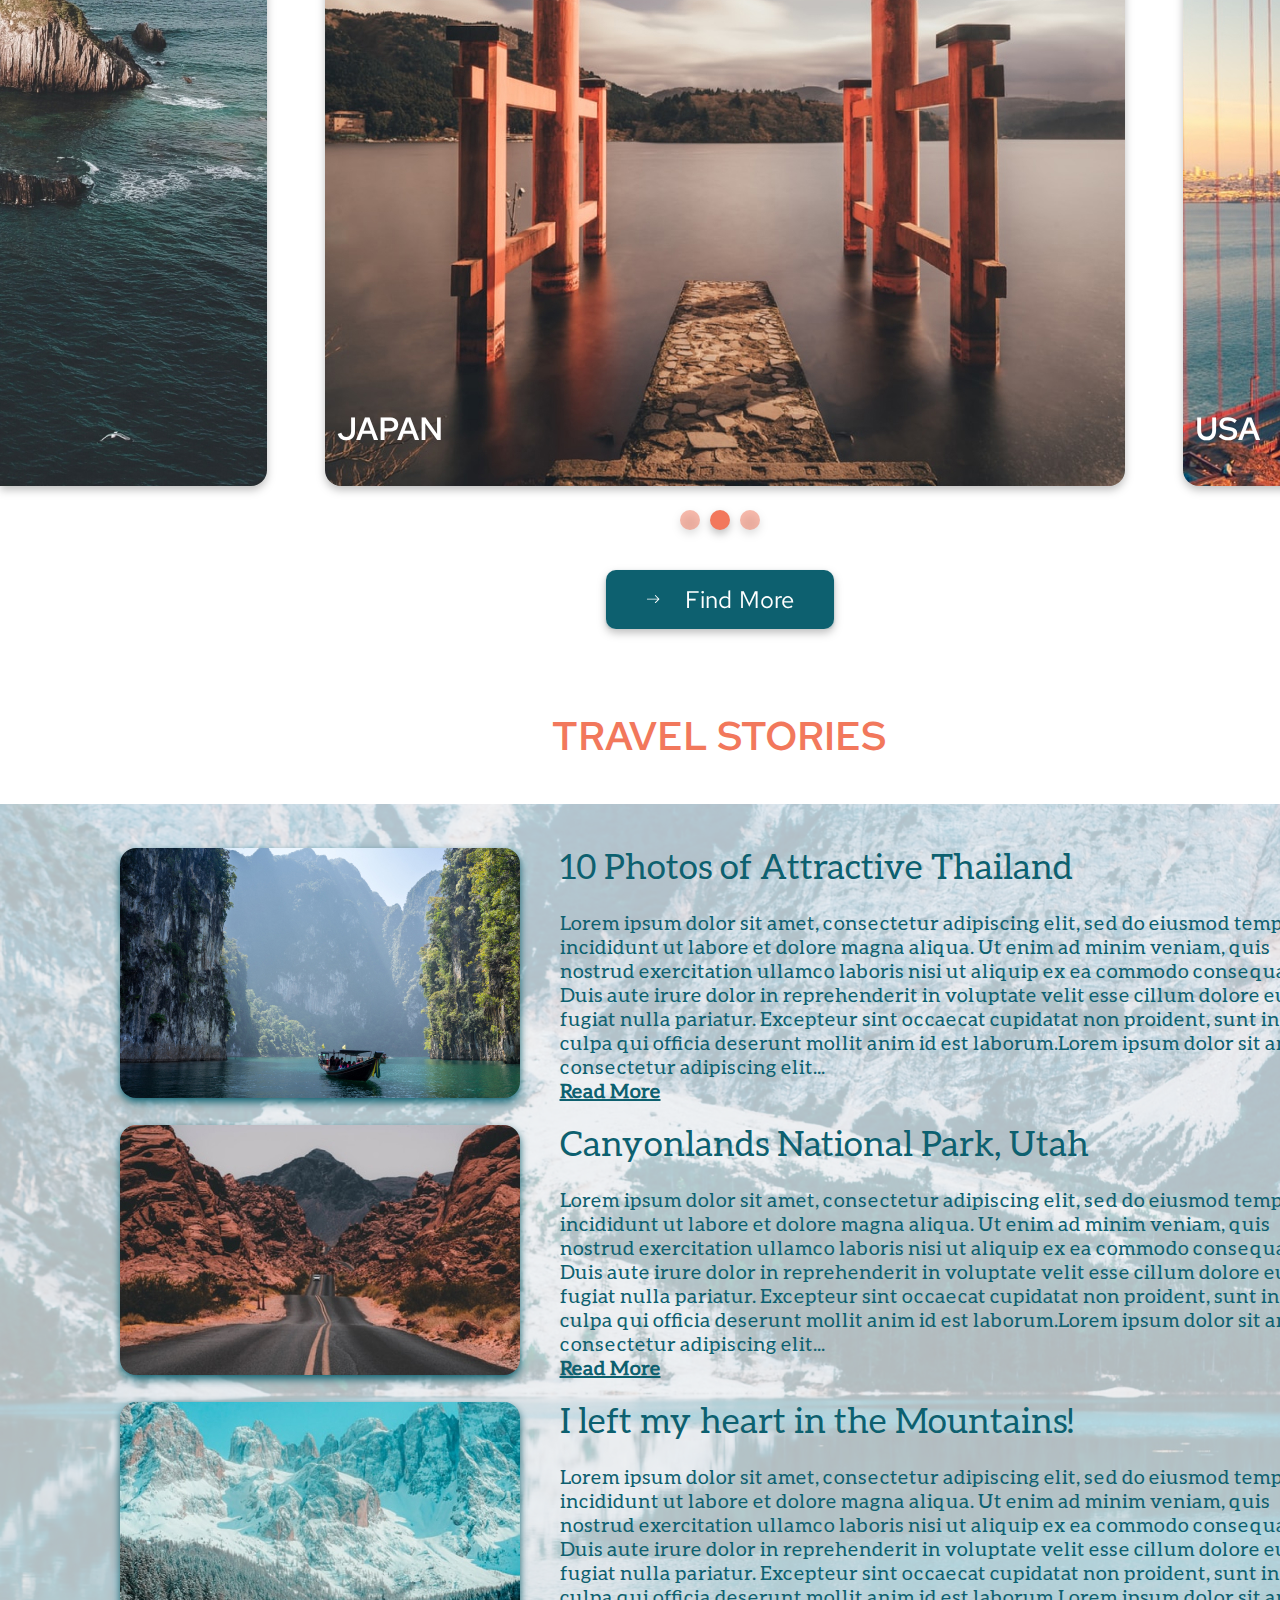
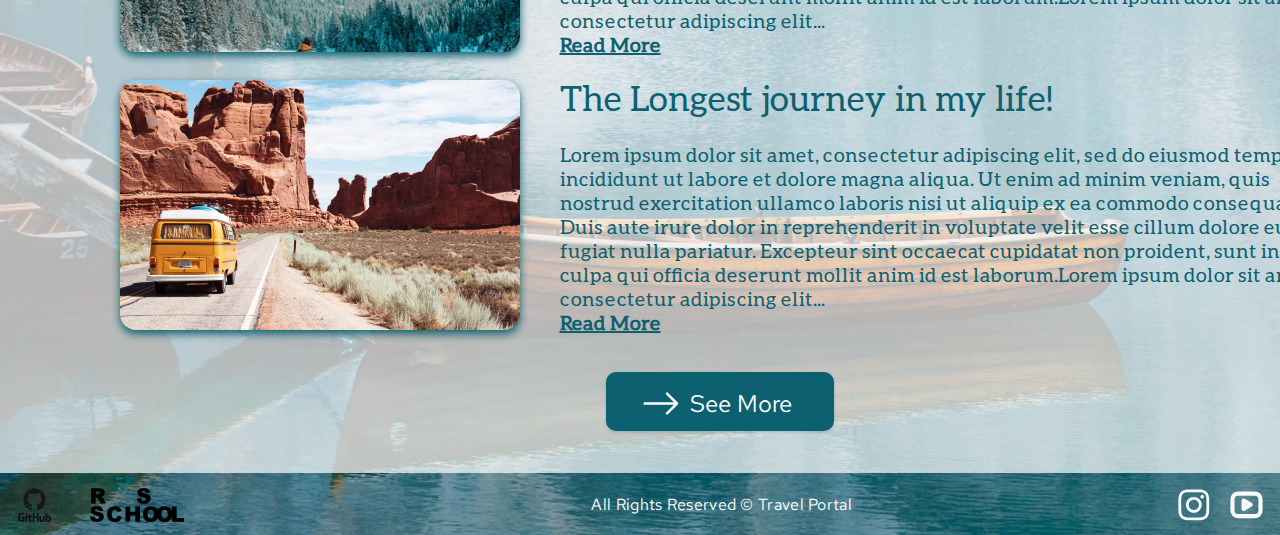
==== commit 8fb27331: "feat: Start create pop up" ====
--- a/travel/index.html
+++ b/travel/index.html
@@ -252,7 +252,16 @@
             </div>
             <div class="pop-up-bg">
                 <div class="pop-up">
-
+                    <div class="pop-up-title">Log in to your account</div>
+                    <button class="pop-up-btn-facebook"></button><br>
+                    <button class="pop-up-btn-google"></button>
+                    <div class="separator-pop-up">
+                        <div class="line-separator"></div>
+                        <div class="text-separator">or</div>
+                        <div class="line-separator"></div>
+                    </div>
+                    <label class="label-email" for="mail">Email<input type="email" name="email" id="mail">
+                    </label>
                 </div>
             </div>
         </div>
--- a/travel/style.css
+++ b/travel/style.css
@@ -170,6 +170,72 @@
 .bottom {
     background-image: url(./assets/jpg/boat-big.jpg);
 }
+.pop-up-bg{
+    position: relative;
+    z-index: 2;
+    width: 100%;
+    height: 100%;
+    margin: -259.5% auto;
+    overflow-y: hidden;
+}
+.pop-up{
+    width: 650px;
+    height: 660px;
+    margin: 11.5% auto;
+    /*margin: -47% auto;*/
+    background: linear-gradient(177.09deg, #FFFFFF 6.15%, #0D606F 202.69%);
+    box-shadow: 0 4px 4px rgba(0, 0, 0, 0.25);
+    border-radius: 16px;
+    text-align: center;
+}
+.pop-up-title{
+    margin-top: 3.85%;
+    font-family: 'Aleo Regular', serif;
+    font-style: normal;
+    font-weight: 700;
+    font-size: 32px;
+    line-height: 38px;
+    color: #0D606F;
+}
+.pop-up-btn-facebook{
+    width: 88.62%;
+    height: 9.4%;
+    margin-top: 4.63%;
+    background: #1877F2;
+    box-shadow: 0 0 3px rgba(13, 96, 111, 0.08), 0 2px 3px rgba(13, 96, 111, 0.16);
+    border-radius: 10px;
+}
+.pop-up-btn-google{
+    width: 88.62%;
+    height: 9.4%;
+    margin-top: 3.08%;
+    background: #FFFFFF;
+    box-shadow: 0 0 3px rgba(13, 96, 111, 0.08), 0 2px 3px rgba(13, 96, 111, 0.16);
+    border-radius: 10px;
+}
+.separator-pop-up{
+    display: flex;
+    width: 86.15%;
+    height: 3.64%;
+    margin: 4.62% auto;
+    align-self: center;
+}
+.line-separator{
+    width: 46.25%;
+    align-self: center;
+    border: 1px solid rgba(13, 96, 111, 0.5);
+}
+.text-separator{
+    margin-left: 1.61%;
+    margin-right: 1.61%;
+    font-family: 'Aleo Regular', sans-serif;
+    font-style: normal;
+    font-weight: 700;
+    font-size: 20px;
+    line-height: 24px;
+    color: rgba(13, 96, 111, 0.5);
+}
+
 
 .header-div {
     display: flex;
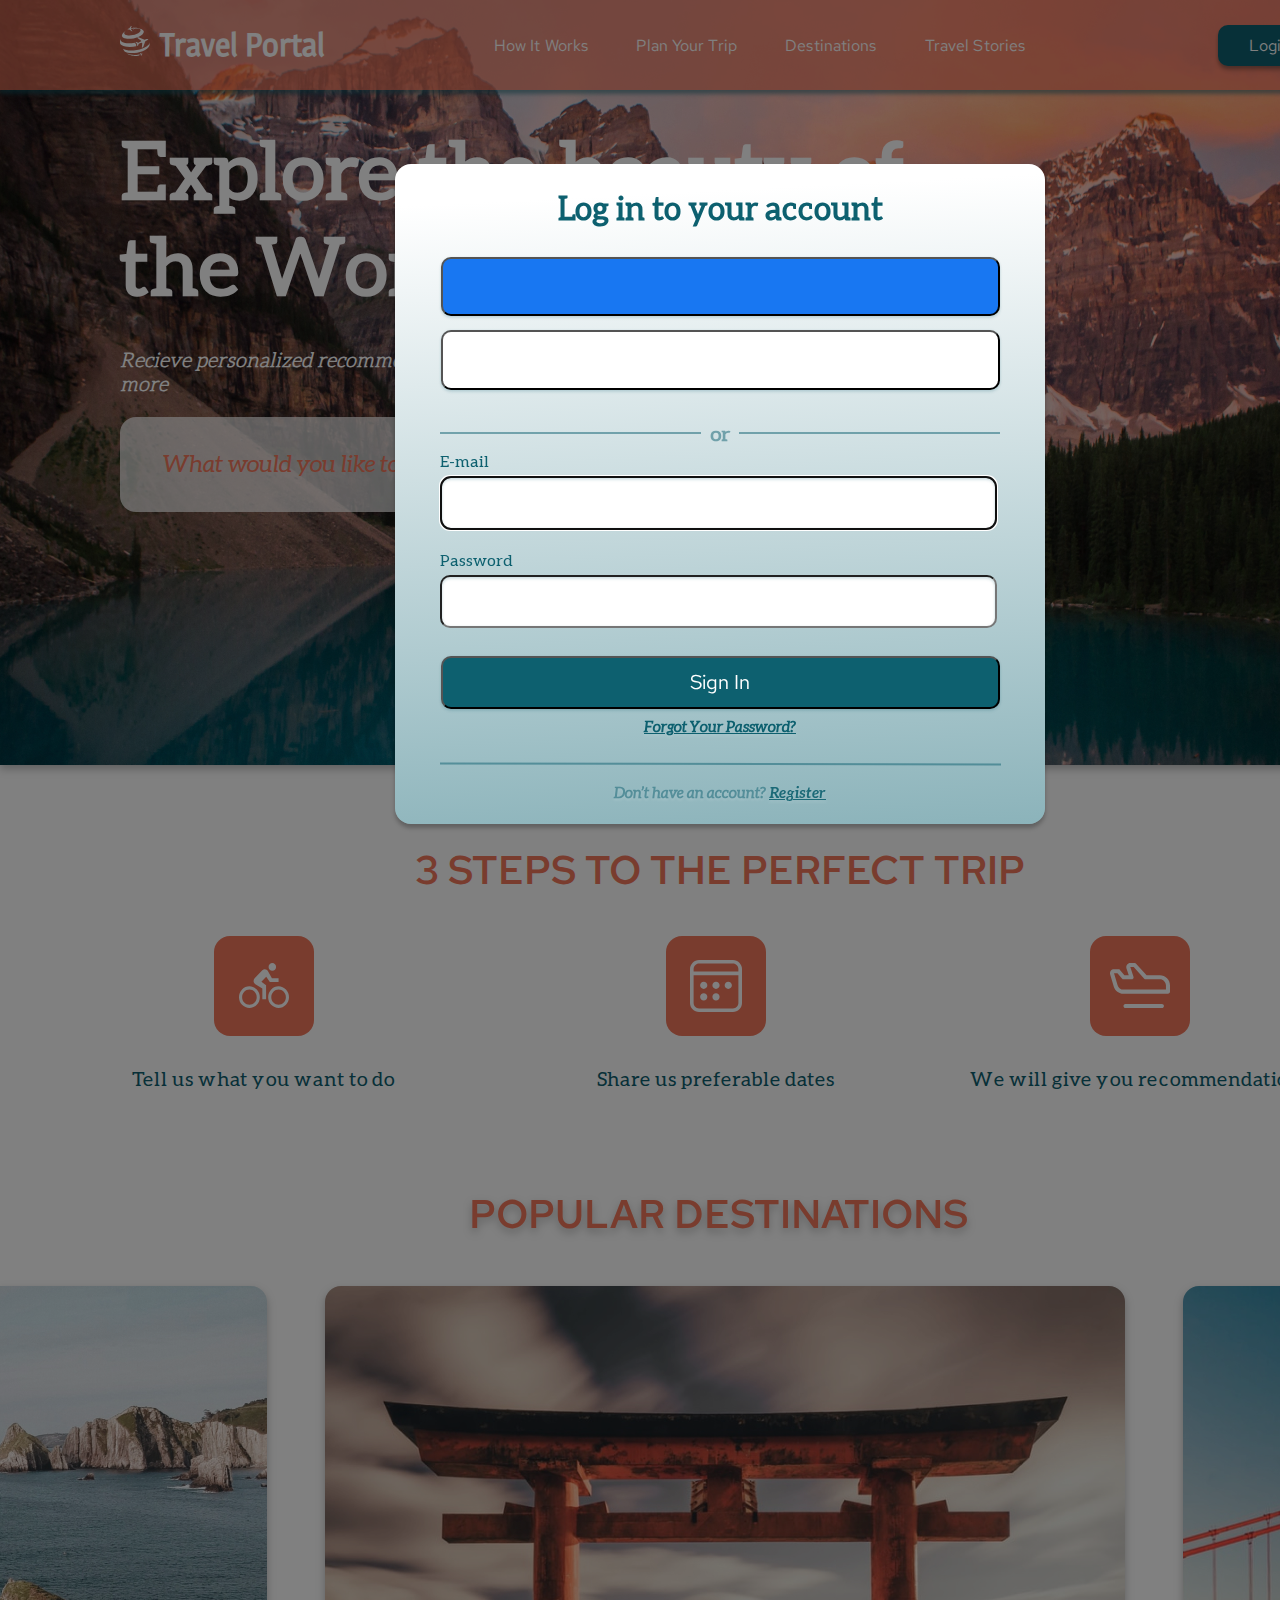
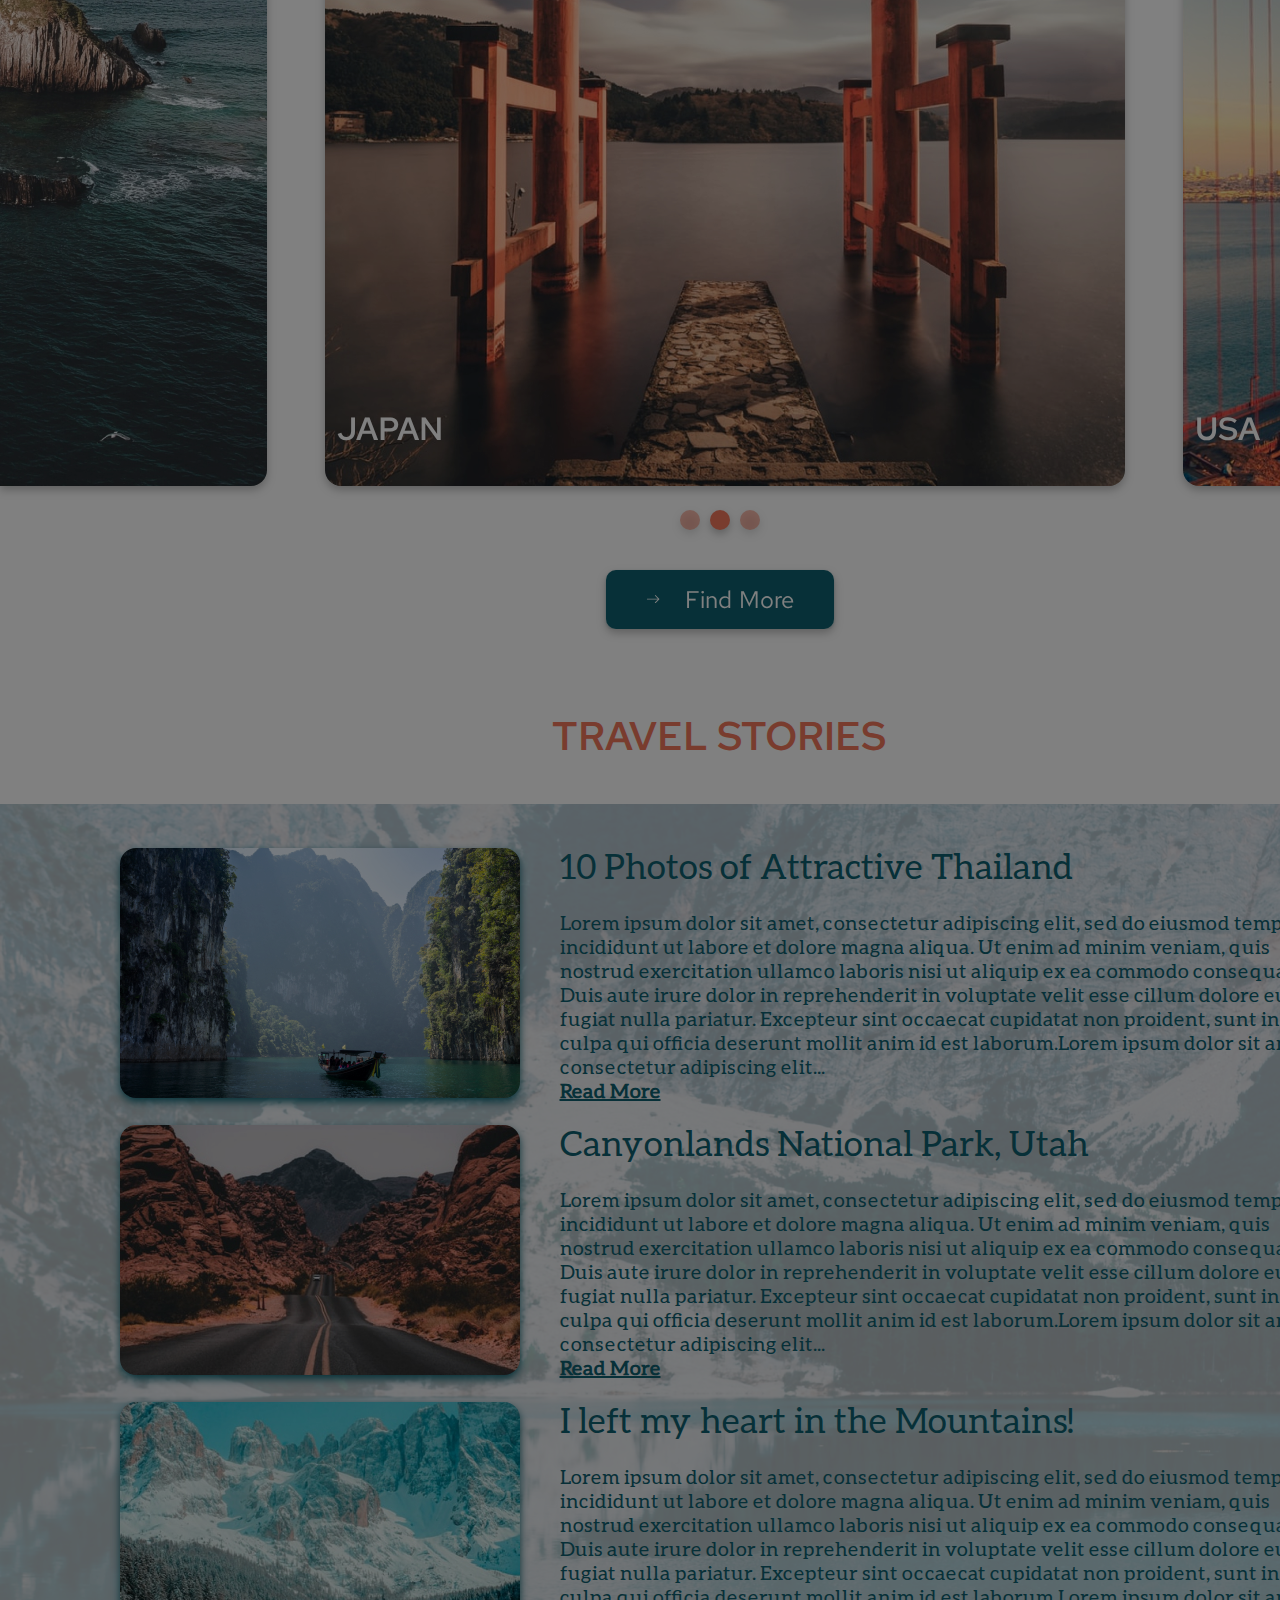
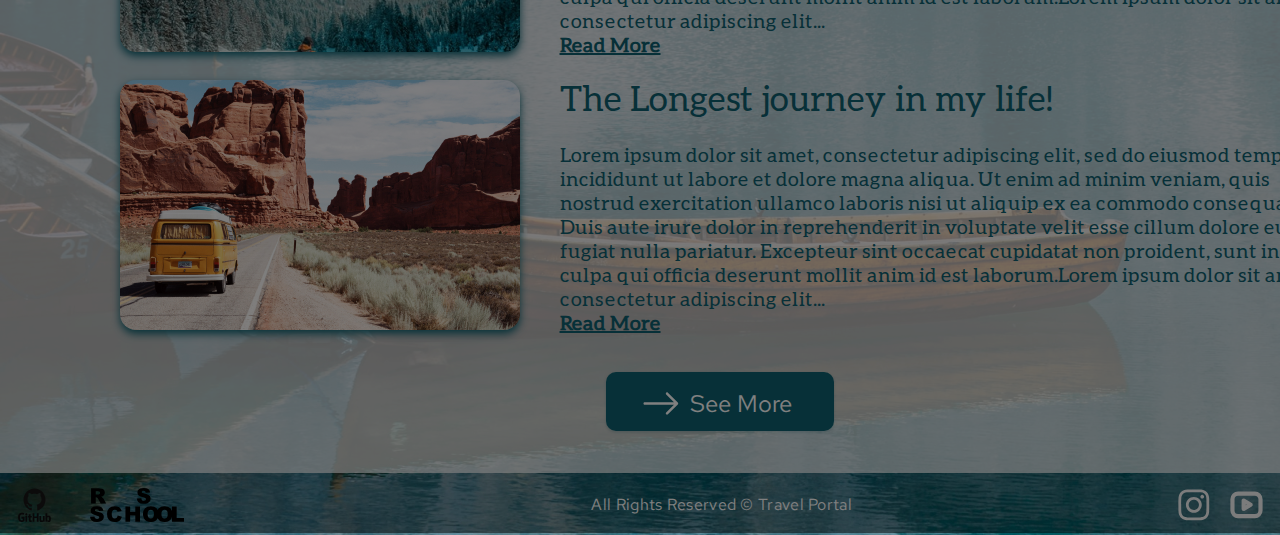
==== commit 8821891a: "feat: Add some mark up of pop up" ====
--- a/travel/index.html
+++ b/travel/index.html
@@ -12,90 +12,91 @@
 </head>
 
 <body>
-    <div class="page">
-        <div class="container">
-            <div class="background">
-                <div class="top"></div>
-                <div class="bottom"></div>
-            </div>
-            <div class="webpage">
-                <header class="header-div">
-                    <div class="logo">
-                        <img class="logo-img" src="./assets/svg/Logo.svg" alt="Logo">
-                        <h2 class="logo-title">Travel Portal</h2>
-                    </div>
-                    <nav class="navigation">
-                        <ul class="navigation-list">
-                            <li class="navigation-link">
-                                <a href="#preview">How It Works</a>
-                            </li>
-                            <li class="navigation-link">
-                                <a href="#steps">Plan Your Trip</a>
-                            </li>
-                            <li class="navigation-link">
-                                <a href="#destinations">Destinations</a>
-                            </li>
-                            <li class="navigation-link">
-                                <a href="#stories">Travel Stories</a>
-                            </li>
-                        </ul>
-                    </nav>
-                    <button type="button" class="btn-login">
-                        <span class="title-btn-login">Login</span>
-                    </button>
-                </header>
-                <main class="main-div">
-                    <section id="preview" class="preview">
-                        <h1 class="preview-title">Explore the beauty of the World</h1>
-                        <div class="preview-remark">Recieve personalized recommendations for countries,
-                            hotels, activities and more</div>
-                        <div class="preview-input">
-                            <input type="text" name="search" id="find-trip" placeholder="What would you like to do?">
-                            <button type="submit" class="start-planning">Start Planning</button>
-                        </div>
-                    </section>
-                    <section id="steps" class="steps">
-                        <h2 class="steps-title">3 STEPS TO THE PERFECT TRIP</h2>
-                        <div class="steps-flex">
-                            <div class="steps-box right-margin-steps">
-                                <div class="font-img-steps bicycle"></div>
-                                <div class="title-img-steps">Tell us what you want to do</div>
-                            </div>
-                            <div class="steps-box">
-                                <div class="font-img-steps calendar"></div>
-                                <div class="title-img-steps ">Share us preferable dates </div>
-                            </div>
-                            <div class="steps-box">
-                                <div class="font-img-steps airplane"></div>
-                                <div class="title-img-steps">We will give you recommendations</div>
-                            </div>
-                        </div>
-                    </section>
-                    <section id="destinations" class="destinations">
-                        <h2 class="title-destination">POPULAR DESTINATIONS</h2>
-                        <div class="carousel">
-                            <div class="carousel-item">
-                                <img class="img-item" src="./assets/jpg/ocean-big.jpg" alt="SPAIN">
-                                <div class="title-item">SPAIN</div>
-                            </div>
-                            <div class="carousel-item">
-                                <img class="img-item" src="./assets/jpg/gates.jpg" alt="JAPAN">
-                                <div class="title-item">JAPAN</div>
-                            </div>
-                            <div class="carousel-item">
-                                <img class="img-item" src="./assets/jpg/bridge.jpg" alt="USA">
-                                <div class="title-item">USA</div>
-                            </div>
-                        </div>
-                        <div class="dots-nav">
-                            <div class="dot inactive-dot"></div>
-                            <div class="dot active-dot"></div>
-                            <div class="dot inactive-dot"></div>
-                        </div>
-                        <button class="btn-find-more" type="submit">
-                            <svg class="arrow" width="36" height="23" viewBox="0 0 36 23" fill="none"
-                                xmlns="http://www.w3.org/2000/svg">
-                                <path fill-rule="evenodd" clip-rule="evenodd" d="M0.5 11.5C0.5 11.1685 0.631696 10.8505
+<div class="page">
+    <div class="container">
+        <div class="background">
+            <div class="top"></div>
+            <div class="bottom"></div>
+        </div>
+        <div class="webpage">
+            <header class="header-div">
+                <div class="logo">
+                    <img class="logo-img" src="./assets/svg/Logo.svg" alt="Logo">
+                    <h2 class="logo-title">Travel Portal</h2>
+                </div>
+                <nav class="navigation">
+                    <ul class="navigation-list">
+                        <li class="navigation-link">
+                            <a href="#preview">How It Works</a>
+                        </li>
+                        <li class="navigation-link">
+                            <a href="#steps">Plan Your Trip</a>
+                        </li>
+                        <li class="navigation-link">
+                            <a href="#destinations">Destinations</a>
+                        </li>
+                        <li class="navigation-link">
+                            <a href="#stories">Travel Stories</a>
+                        </li>
+                    </ul>
+                </nav>
+                <button type="button" class="btn-login">
+                    <span class="title-btn-login">Login</span>
+                </button>
+            </header>
+            <main class="main-div">
+                <section id="preview" class="preview">
+                    <h1 class="preview-title">Explore the beauty of the World</h1>
+                    <div class="preview-remark">Recieve personalized recommendations for countries,
+                        hotels, activities and more
+                    </div>
+                    <div class="preview-input">
+                        <input type="text" name="search" id="find-trip" placeholder="What would you like to do?">
+                        <button type="submit" class="start-planning">Start Planning</button>
+                    </div>
+                </section>
+                <section id="steps" class="steps">
+                    <h2 class="steps-title">3 STEPS TO THE PERFECT TRIP</h2>
+                    <div class="steps-flex">
+                        <div class="steps-box right-margin-steps">
+                            <div class="font-img-steps bicycle"></div>
+                            <div class="title-img-steps">Tell us what you want to do</div>
+                        </div>
+                        <div class="steps-box">
+                            <div class="font-img-steps calendar"></div>
+                            <div class="title-img-steps ">Share us preferable dates</div>
+                        </div>
+                        <div class="steps-box">
+                            <div class="font-img-steps airplane"></div>
+                            <div class="title-img-steps">We will give you recommendations</div>
+                        </div>
+                    </div>
+                </section>
+                <section id="destinations" class="destinations">
+                    <h2 class="title-destination">POPULAR DESTINATIONS</h2>
+                    <div class="carousel">
+                        <div class="carousel-item">
+                            <img class="img-item" src="./assets/jpg/ocean-big.jpg" alt="SPAIN">
+                            <div class="title-item">SPAIN</div>
+                        </div>
+                        <div class="carousel-item">
+                            <img class="img-item" src="./assets/jpg/gates.jpg" alt="JAPAN">
+                            <div class="title-item">JAPAN</div>
+                        </div>
+                        <div class="carousel-item">
+                            <img class="img-item" src="./assets/jpg/bridge.jpg" alt="USA">
+                            <div class="title-item">USA</div>
+                        </div>
+                    </div>
+                    <div class="dots-nav">
+                        <div class="dot inactive-dot"></div>
+                        <div class="dot active-dot"></div>
+                        <div class="dot inactive-dot"></div>
+                    </div>
+                    <button class="btn-find-more" type="submit">
+                        <svg class="arrow" width="36" height="23" viewBox="0 0 36 23" fill="none"
+                             xmlns="http://www.w3.org/2000/svg">
+                            <path fill-rule="evenodd" clip-rule="evenodd" d="M0.5 11.5C0.5 11.1685 0.631696 10.8505
                                          0.866116 10.6161C1.10054 10.3817 1.41848
                                          10.25 1.75 10.25H31.2325L23.365 2.38499C23.1303
                                          2.15028 22.9984 1.83193 22.9984 1.49999C22.9984
@@ -112,92 +113,92 @@
                                          21.8319 22.9984 21.5C22.9984 21.1681 23.1303
                                          20.8497 23.365 20.615L31.2325 12.75H1.75C1.41848
                                          12.75 1.10054 12.6183 0.866116 12.3839C0.631696
-                                         12.1495 0.5 11.8315 0.5 11.5Z" fill="white" />
-                            </svg>
-                            <span class="title-find-more">Find More</span>
-                        </button>
-                    </section>
-                    <section id="stories" class="stories">
-                        <div class="stories-main">
-                            <h2 class="title-stories">TRAVEL STORIES</h2>
-                            <div class="stories-container">
-                                <div class="stories-element">
-                                    <img class="img-story" src="./assets/jpg/cave-big.jpg" alt>
-                                    <div class="story-sample">
-                                        <div class="title-sample">10 Photos of Attractive Thailand</div>
-                                        <div class="story">
-                                            <span class="text-story">Lorem ipsum dolor sit amet, consectetur adipiscing elit,
-                                            sed do eiusmod tempor incididunt ut labore et dolore magna aliqua.
-                                            Ut enim ad minim veniam, quis nostrud exercitation ullamco laboris
-                                            nisi ut aliquip ex ea commodo consequat. Duis aute irure dolor in
-                                            reprehenderit in voluptate velit esse cillum dolore eu fugiat nulla
-                                            pariatur. Excepteur sint occaecat cupidatat non proident,
-                                            sunt in culpa qui officia deserunt mollit anim id est laborum.
-                                            Lorem ipsum dolor sit amet, consectetur adipiscing elit...</span>
-                                            <br>
-                                            <strong><u>Read More</u></strong>
-                                        </div>
-                                    </div>
-                                </div>
-                                <div class="stories-element">
-                                    <img class="img-story" src="./assets/jpg/road-big.jpg" alt>
-                                    <div class="story-sample">
-                                        <div class="title-sample">Canyonlands National Park, Utah</div>
-                                        <div class="story">
-                                            <span class="text-story">Lorem ipsum dolor sit amet, consectetur adipiscing elit,
-                                            sed do eiusmod tempor incididunt ut labore et dolore magna aliqua.
-                                            Ut enim ad minim veniam, quis nostrud exercitation ullamco laboris
-                                            nisi ut aliquip ex ea commodo consequat. Duis aute irure dolor in
-                                            reprehenderit in voluptate velit esse cillum dolore eu fugiat nulla
-                                            pariatur. Excepteur sint occaecat cupidatat non proident,
-                                            sunt in culpa qui officia deserunt mollit anim id est laborum.
-                                            Lorem ipsum dolor sit amet, consectetur adipiscing elit...</span>
-                                            <br>
-                                            <strong><u>Read More</u></strong>
-                                        </div>
-                                    </div>
-                                </div>
-                                <div class="stories-element">
-                                    <img class="img-story" src="./assets/jpg/winter-big.jpg" alt>
-                                    <div class="story-sample">
-                                        <div class="title-sample">I left my heart in the Mountains!</div>
-                                        <div class="story">
-                                            <span class="text-story">Lorem ipsum dolor sit amet, consectetur adipiscing elit,
-                                            sed do eiusmod tempor incididunt ut labore et dolore magna aliqua.
-                                            Ut enim ad minim veniam, quis nostrud exercitation ullamco laboris
-                                            nisi ut aliquip ex ea commodo consequat. Duis aute irure dolor in
-                                            reprehenderit in voluptate velit esse cillum dolore eu fugiat nulla
-                                            pariatur. Excepteur sint occaecat cupidatat non proident,
-                                            sunt in culpa qui officia deserunt mollit anim id est laborum.
-                                            Lorem ipsum dolor sit amet, consectetur adipiscing elit...</span>
-                                            <br>
-                                            <strong><u>Read More</u></strong>
-                                        </div>
-                                    </div>
-                                </div>
-                                <div class="stories-element">
-                                    <img class="img-story" src="./assets/jpg/car-big.jpg" alt>
-                                    <div class="story-sample">
-                                        <div class="title-sample">The Longest journey in my life!</div>
-                                        <div class="story">
-                                            <span class="text-story">Lorem ipsum dolor sit amet, consectetur adipiscing elit,
-                                            sed do eiusmod tempor incididunt ut labore et dolore magna aliqua.
-                                            Ut enim ad minim veniam, quis nostrud exercitation ullamco laboris
-                                            nisi ut aliquip ex ea commodo consequat. Duis aute irure dolor in
-                                            reprehenderit in voluptate velit esse cillum dolore eu fugiat nulla
-                                            pariatur. Excepteur sint occaecat cupidatat non proident,
-                                            sunt in culpa qui officia deserunt mollit anim id est laborum.
-                                            Lorem ipsum dolor sit amet, consectetur adipiscing elit...</span>
-                                            <br>
-                                            <strong><u>Read More</u></strong>
-                                        </div>
-                                    </div>
-                                </div>
-                            </div>
-                            <button class="btn-see-more" type="submit">
-                                <svg class="arrow-see" width="40" height="41" viewBox="0 0 40 41" fill="none"
-                                    xmlns="http://www.w3.org/2000/svg">
-                                    <path fill-rule="evenodd" clip-rule="evenodd" d="M2.5 20.5001C2.5 20.1686 2.6317 19.8507 2.86612
+                                         12.1495 0.5 11.8315 0.5 11.5Z" fill="white"/>
+                        </svg>
+                        <span class="title-find-more">Find More</span>
+                    </button>
+                </section>
+                <section id="stories" class="stories">
+                    <div class="stories-main">
+                        <h2 class="title-stories">TRAVEL STORIES</h2>
+                        <div class="stories-container">
+                            <div class="stories-element">
+                                <img class="img-story" src="./assets/jpg/cave-big.jpg" alt>
+                                <div class="story-sample">
+                                    <div class="title-sample">10 Photos of Attractive Thailand</div>
+                                    <div class="story">
+                                            <span class="text-story">Lorem ipsum dolor sit amet, consectetur adipiscing elit,
+                                            sed do eiusmod tempor incididunt ut labore et dolore magna aliqua.
+                                            Ut enim ad minim veniam, quis nostrud exercitation ullamco laboris
+                                            nisi ut aliquip ex ea commodo consequat. Duis aute irure dolor in
+                                            reprehenderit in voluptate velit esse cillum dolore eu fugiat nulla
+                                            pariatur. Excepteur sint occaecat cupidatat non proident,
+                                            sunt in culpa qui officia deserunt mollit anim id est laborum.
+                                            Lorem ipsum dolor sit amet, consectetur adipiscing elit...</span>
+                                        <br>
+                                        <strong><u>Read More</u></strong>
+                                    </div>
+                                </div>
+                            </div>
+                            <div class="stories-element">
+                                <img class="img-story" src="./assets/jpg/road-big.jpg" alt>
+                                <div class="story-sample">
+                                    <div class="title-sample">Canyonlands National Park, Utah</div>
+                                    <div class="story">
+                                            <span class="text-story">Lorem ipsum dolor sit amet, consectetur adipiscing elit,
+                                            sed do eiusmod tempor incididunt ut labore et dolore magna aliqua.
+                                            Ut enim ad minim veniam, quis nostrud exercitation ullamco laboris
+                                            nisi ut aliquip ex ea commodo consequat. Duis aute irure dolor in
+                                            reprehenderit in voluptate velit esse cillum dolore eu fugiat nulla
+                                            pariatur. Excepteur sint occaecat cupidatat non proident,
+                                            sunt in culpa qui officia deserunt mollit anim id est laborum.
+                                            Lorem ipsum dolor sit amet, consectetur adipiscing elit...</span>
+                                        <br>
+                                        <strong><u>Read More</u></strong>
+                                    </div>
+                                </div>
+                            </div>
+                            <div class="stories-element">
+                                <img class="img-story" src="./assets/jpg/winter-big.jpg" alt>
+                                <div class="story-sample">
+                                    <div class="title-sample">I left my heart in the Mountains!</div>
+                                    <div class="story">
+                                            <span class="text-story">Lorem ipsum dolor sit amet, consectetur adipiscing elit,
+                                            sed do eiusmod tempor incididunt ut labore et dolore magna aliqua.
+                                            Ut enim ad minim veniam, quis nostrud exercitation ullamco laboris
+                                            nisi ut aliquip ex ea commodo consequat. Duis aute irure dolor in
+                                            reprehenderit in voluptate velit esse cillum dolore eu fugiat nulla
+                                            pariatur. Excepteur sint occaecat cupidatat non proident,
+                                            sunt in culpa qui officia deserunt mollit anim id est laborum.
+                                            Lorem ipsum dolor sit amet, consectetur adipiscing elit...</span>
+                                        <br>
+                                        <strong><u>Read More</u></strong>
+                                    </div>
+                                </div>
+                            </div>
+                            <div class="stories-element">
+                                <img class="img-story" src="./assets/jpg/car-big.jpg" alt>
+                                <div class="story-sample">
+                                    <div class="title-sample">The Longest journey in my life!</div>
+                                    <div class="story">
+                                            <span class="text-story">Lorem ipsum dolor sit amet, consectetur adipiscing elit,
+                                            sed do eiusmod tempor incididunt ut labore et dolore magna aliqua.
+                                            Ut enim ad minim veniam, quis nostrud exercitation ullamco laboris
+                                            nisi ut aliquip ex ea commodo consequat. Duis aute irure dolor in
+                                            reprehenderit in voluptate velit esse cillum dolore eu fugiat nulla
+                                            pariatur. Excepteur sint occaecat cupidatat non proident,
+                                            sunt in culpa qui officia deserunt mollit anim id est laborum.
+                                            Lorem ipsum dolor sit amet, consectetur adipiscing elit...</span>
+                                        <br>
+                                        <strong><u>Read More</u></strong>
+                                    </div>
+                                </div>
+                            </div>
+                        </div>
+                        <button class="btn-see-more" type="submit">
+                            <svg class="arrow-see" width="40" height="41" viewBox="0 0 40 41" fill="none"
+                                 xmlns="http://www.w3.org/2000/svg">
+                                <path fill-rule="evenodd" clip-rule="evenodd" d="M2.5 20.5001C2.5 20.1686 2.6317 19.8507 2.86612
                                     19.6162C3.10054 19.3818 3.41848 19.2501 3.75 19.2501H33.2325L25.365
                                     11.3851C25.1303 11.1504 24.9984 10.8321 24.9984 10.5001C24.9984
                                     10.1682 25.1303 9.84983 25.365 9.61511C25.5997 9.3804 25.9181
@@ -210,62 +211,71 @@
                                     31.3851C25.1303 31.1504 24.9984 30.8321 24.9984 30.5001C24.9984
                                     30.1682 25.1303 29.8498 25.365 29.6151L33.2325 21.7501H3.75C3.41848
                                     21.7501 3.10054 21.6184 2.86612 21.384C2.6317 21.1496 2.5 20.8316
-                                    2.5 20.5001Z" fill="white" />
-                                </svg>
-                                <span class="title-see-more">See More</span>
-                            </button>
-                        </div>
-                    </section>
-                </main>
-                <footer class="footer-div">
-                    <div class="footer-grid">
-                        <div class="git-rs">
-                            <a class="git" href="https://github.com/BrBrov">
-                                <img class="img-git" src="./assets/svg/git.svg" alt="Git">
-                            </a>
-                            <a class="rs" href="https://rs.school/js-stage0/">
-                                <img class="img-rs" src="./assets/svg/rs_school.svg" alt="RSschool">
-                            </a>
-                        </div>
-                        <div class="footer-block">
-                            <div class="title-footer">All Rights Reserved © Travel Portal</div>
-                            <ul class="social-list">
-                                <li class="social-link">
-                                    <a href="https://www.instagram.com/">
-                                        <img src="./assets/svg/Instagram.svg" alt="Instagram">
-                                    </a>
-                                </li>
-                                <li class="social-link">
-                                    <a href="https://www.youtube.com/">
-                                        <img src="./assets/svg/Youtube.svg" alt="Yuotube">
-                                    </a>
-                                </li>
-                                <li class="social-link">
-                                    <a href="https://twitter.com/">
-                                        <img src="./assets/svg/Twitter.svg" alt="Twitter">
-                                    </a>
-                                </li>
-                            </ul>
-                        </div>
-                    </div>
-                </footer>
-            </div>
-            <div class="pop-up-bg">
-                <div class="pop-up">
-                    <div class="pop-up-title">Log in to your account</div>
-                    <button class="pop-up-btn-facebook"></button><br>
-                    <button class="pop-up-btn-google"></button>
-                    <div class="separator-pop-up">
-                        <div class="line-separator"></div>
-                        <div class="text-separator">or</div>
-                        <div class="line-separator"></div>
-                    </div>
-                    <label class="label-email" for="mail">Email<input type="email" name="email" id="mail">
-                    </label>
+                                    2.5 20.5001Z" fill="white"/>
+                            </svg>
+                            <span class="title-see-more">See More</span>
+                        </button>
+                    </div>
+                </section>
+            </main>
+            <footer class="footer-div">
+                <div class="footer-grid">
+                    <div class="git-rs">
+                        <a class="git" href="https://github.com/BrBrov">
+                            <img class="img-git" src="./assets/svg/git.svg" alt="Git">
+                        </a>
+                        <a class="rs" href="https://rs.school/js-stage0/">
+                            <img class="img-rs" src="./assets/svg/rs_school.svg" alt="RSschool">
+                        </a>
+                    </div>
+                    <div class="footer-block">
+                        <div class="title-footer">All Rights Reserved © Travel Portal</div>
+                        <ul class="social-list">
+                            <li class="social-link">
+                                <a href="https://www.instagram.com/">
+                                    <img src="./assets/svg/Instagram.svg" alt="Instagram">
+                                </a>
+                            </li>
+                            <li class="social-link">
+                                <a href="https://www.youtube.com/">
+                                    <img src="./assets/svg/Youtube.svg" alt="Yuotube">
+                                </a>
+                            </li>
+                            <li class="social-link">
+                                <a href="https://twitter.com/">
+                                    <img src="./assets/svg/Twitter.svg" alt="Twitter">
+                                </a>
+                            </li>
+                        </ul>
+                    </div>
                 </div>
+            </footer>
+        </div>
+        <div class="pop-up-bg">
+            <div class="pop-up">
+                <div class="pop-up-title">Log in to your account</div>
+                <button class="pop-up-btn-facebook"></button>
+                <br>
+                <button class="pop-up-btn-google"></button>
+                <div class="separator-pop-up">
+                    <div class="line-separator"></div>
+                    <div class="text-separator">or</div>
+                    <div class="line-separator"></div>
+                </div>
+                <form class="register-form" action="#">
+                        <label class="label-email" for="mail">E-mail<br><input type="email" name="email" id="mail" autofocus></label><br>
+                        <label class="label-password" for="password">Password<br><input type="password" name="password" id="password"> </label>
+                </form>
+                <button class="btn-sign-up">
+                    <span class="label-sign-up">Sign In</span>
+                </button><br>
+                <a class="forgot-password" href="#">Forgot Your Password?</a>
+                <div class="bottom-separator"></div>
+                <span class="dont-register">Don’t have an account? </span><a class="register" href="#">Register</a>
             </div>
         </div>
     </div>
+</div>
 </body>
 
 </html>--- a/travel/style.css
+++ b/travel/style.css
@@ -170,6 +170,9 @@
 .bottom {
     background-image: url(./assets/jpg/boat-big.jpg);
 }
+
+/*Pop Up Styles*/
+
 .pop-up-bg{
     position: relative;
     z-index: 2;
@@ -177,6 +180,7 @@
     height: 100%;
     margin: -259.5% auto;
     overflow-y: hidden;
+    backdrop-filter: brightness(50%);
 }
 .pop-up{
     width: 650px;
@@ -189,7 +193,7 @@
     text-align: center;
 }
 .pop-up-title{
-    margin-top: 3.85%;
+    padding-top: 3.85%;
     font-family: 'Aleo Regular', serif;
     font-style: normal;
     font-weight: 700;
@@ -198,17 +202,17 @@
     color: #0D606F;
 }
 .pop-up-btn-facebook{
-    width: 88.62%;
-    height: 9.4%;
+    width: 86%;
+    height: 9%;
     margin-top: 4.63%;
     background: #1877F2;
     box-shadow: 0 0 3px rgba(13, 96, 111, 0.08), 0 2px 3px rgba(13, 96, 111, 0.16);
     border-radius: 10px;
 }
 .pop-up-btn-google{
-    width: 88.62%;
-    height: 9.4%;
-    margin-top: 3.08%;
+    width: 86%;
+    height: 9%;
+    margin-top: 2%;
     background: #FFFFFF;
     box-shadow: 0 0 3px rgba(13, 96, 111, 0.08), 0 2px 3px rgba(13, 96, 111, 0.16);
     border-radius: 10px;
@@ -217,7 +221,7 @@
     display: flex;
     width: 86.15%;
     height: 3.64%;
-    margin: 4.62% auto;
+    margin: 4.62% auto auto auto;
     align-self: center;
 }
 .line-separator{
@@ -235,8 +239,98 @@
     line-height: 24px;
     color: rgba(13, 96, 111, 0.5);
 }
-
-
+.register-form{
+    width: 86.16%;
+    height: 30%;
+    margin: 1% auto;
+    text-align: left;
+}
+.label-email{
+    font-family: 'Aleo Regular', sans-serif;
+    font-style: normal;
+    font-weight: 400;
+    font-size: 16px;
+    line-height: 19px;
+    color: #0D606F;
+}
+#mail{
+    width: 98%;
+    height: 24%;
+    margin-top: 0.9%;
+    margin-bottom: 3.58%;
+    background: #FFFFFF;
+    box-shadow: inset 0 0 3px rgba(13, 96, 111, 0.08), inset 0 2px 3px rgba(13, 96, 111, 0.16);
+    border-radius: 10px;
+}
+.label-password{
+    font-family: 'Aleo Regular', sans-serif;
+    font-style: normal;
+    font-weight: 400;
+    font-size: 16px;
+    line-height: 19px;
+    color: #0D606F;
+}
+#password{
+    width: 98%;
+    height: 24%;
+    margin-top: 0.9%;
+    background: #FFFFFF;
+    box-shadow: inset 0 0 3px rgba(13, 96, 111, 0.08), inset 0 2px 3px rgba(13, 96, 111, 0.16);
+    border-radius: 10px;
+}
+.btn-sign-up{
+    width: 86%;
+    height: 8%;
+    margin-bottom: 1.3%;
+    background: #0D606F;
+    box-shadow: 0 0 3px rgba(13, 96, 111, 0.08), 0 2px 3px rgba(13, 96, 111, 0.16);
+    border-radius: 10px;
+}
+.label-sign-up{
+    font-family: 'RedHatText Regular', sans-serif;
+    font-style: normal;
+    font-weight: 400;
+    font-size: 20px;
+    line-height: 26px;
+    color: #FFFFFF;
+}
+.forgot-password{
+    margin-top: 0.5%;
+    font-family: 'Aleo Italic', sans-serif;
+    font-style: normal;
+    font-weight: 700;
+    font-size: 15px;
+    line-height: 18px;
+    text-decoration-line: underline;
+    color: #0D606F;
+    text-shadow: 0 2px 3px rgba(255, 255, 255, 0.16);
+}
+.bottom-separator{
+    width: 86%;
+    margin: 4.2% auto 2.8% auto;
+    border: 1px solid rgba(13, 96, 111, 0.5);
+    transform: rotate(0.1deg);
+}
+.dont-register{
+    font-family: 'Aleo Italic', sans-serif;
+    font-style: normal;
+    font-weight: 700;
+    font-size: 15px;
+    line-height: 18px;
+    color: rgba(13, 96, 111, 0.5);
+    text-shadow: 0 2px 3px rgba(255, 255, 255, 0.16);
+}
+.register{
+    font-family: 'Aleo Bold Italic', sans-serif;
+    font-style: normal;
+    font-weight: bold;
+    font-size: 15px;
+    line-height: 18px;
+    text-decoration-line: underline;
+    color: rgba(13, 96, 111, 0.9);
+    text-shadow: 0 2px 3px rgba(255, 255, 255, 0.16);
+}
+/*=======================>*/
 .header-div {
     display: flex;
     width: 100%;
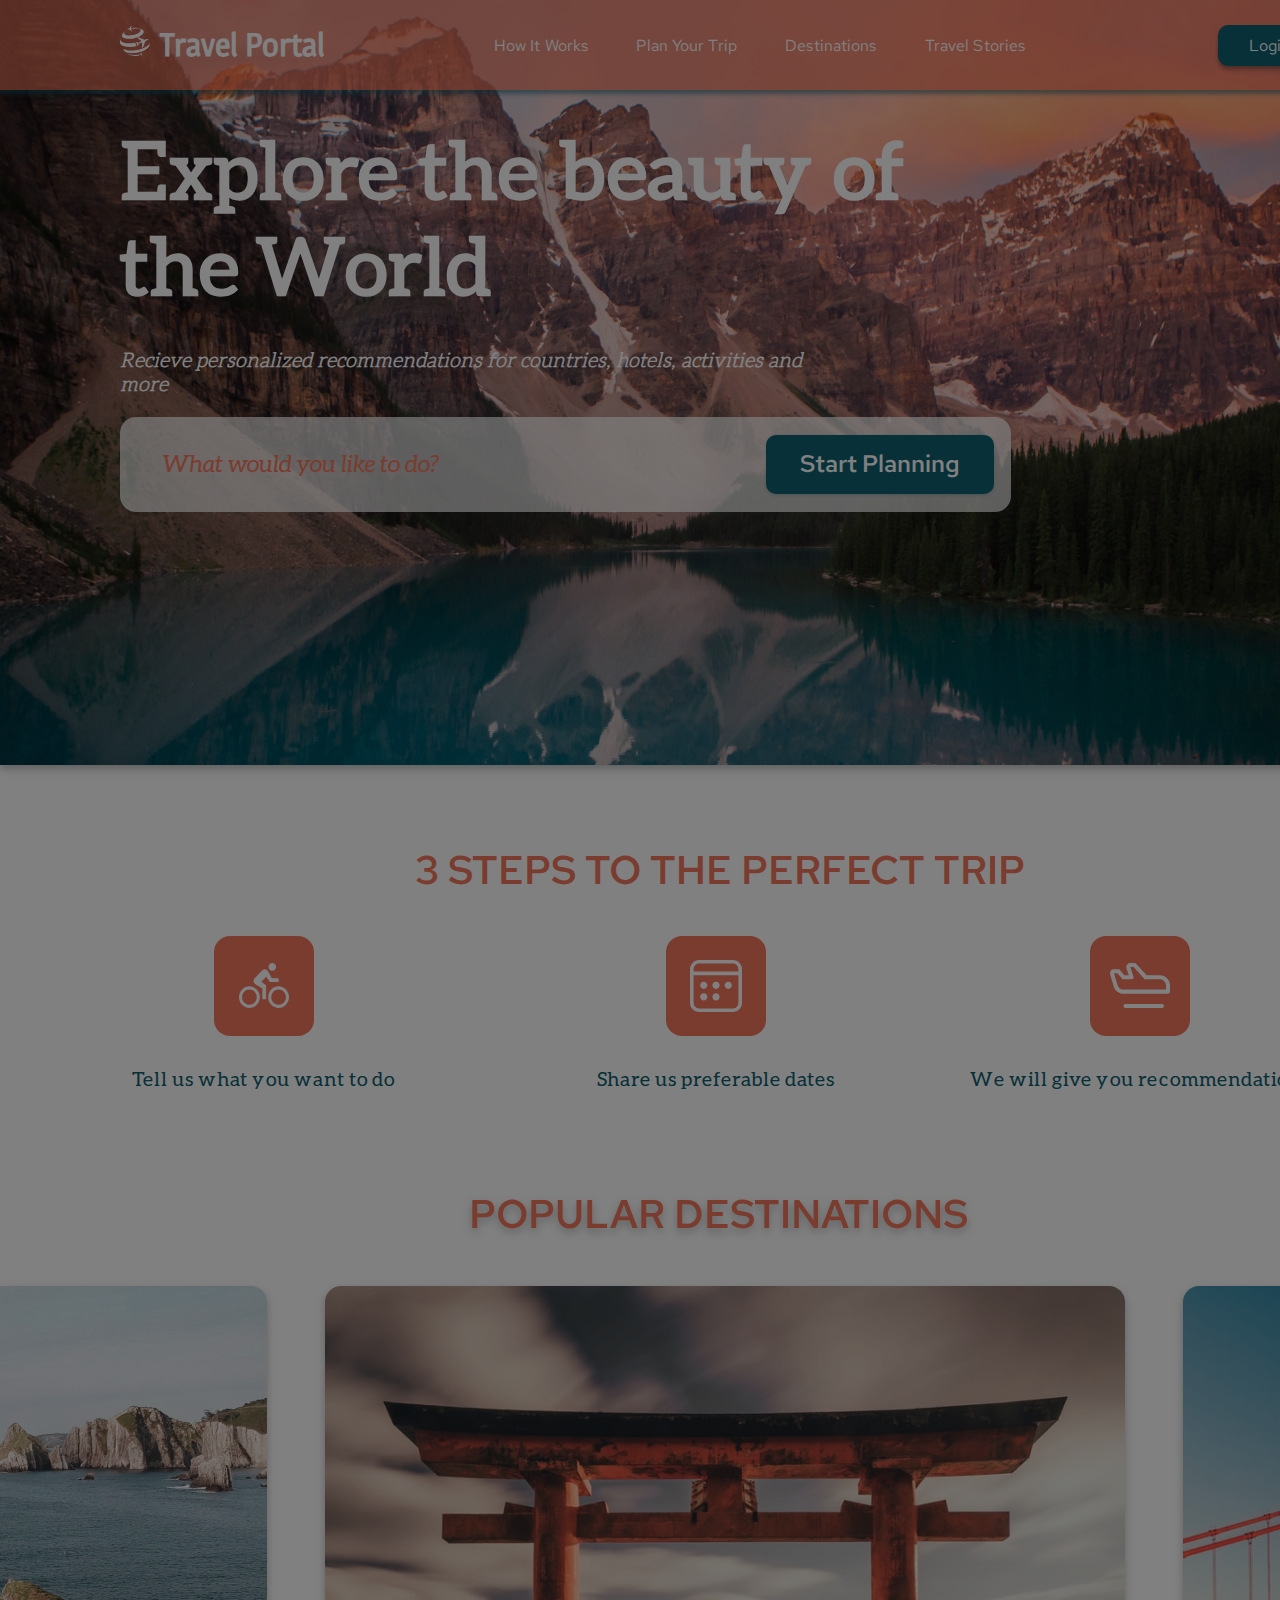
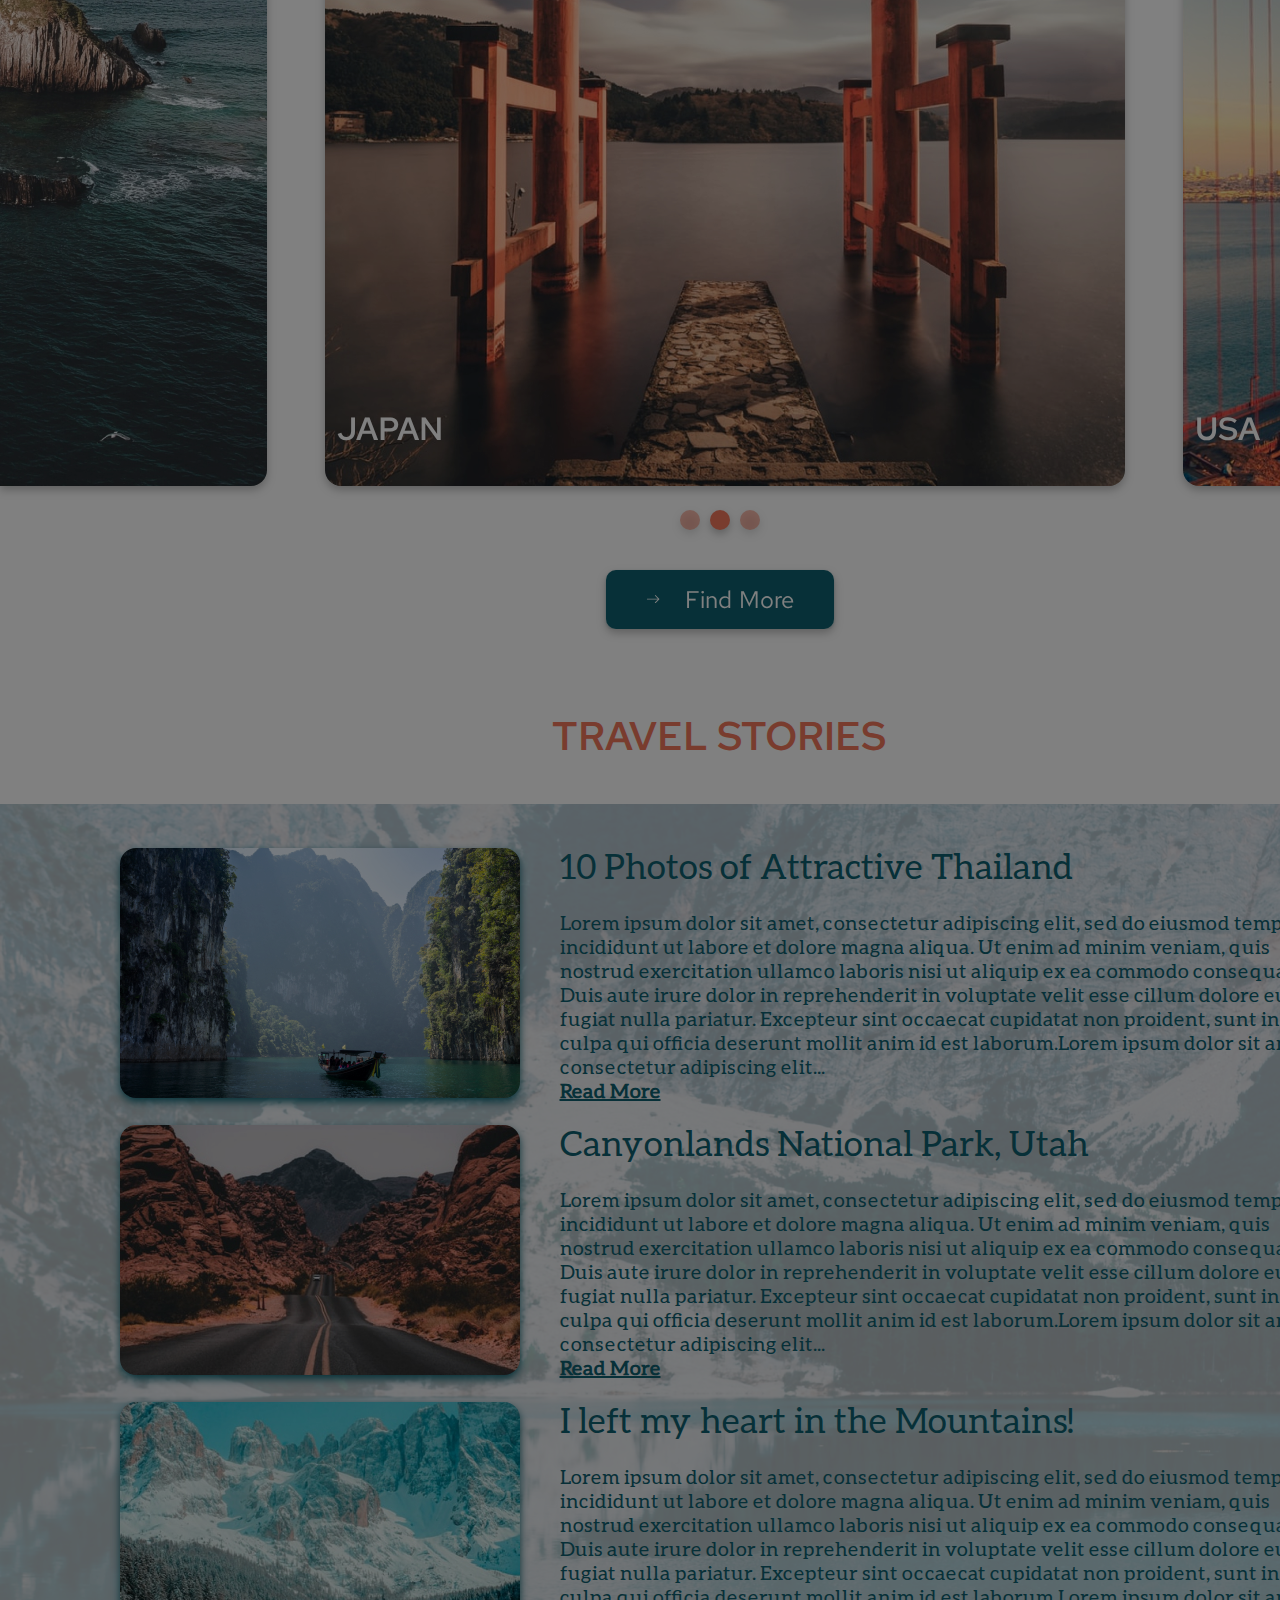
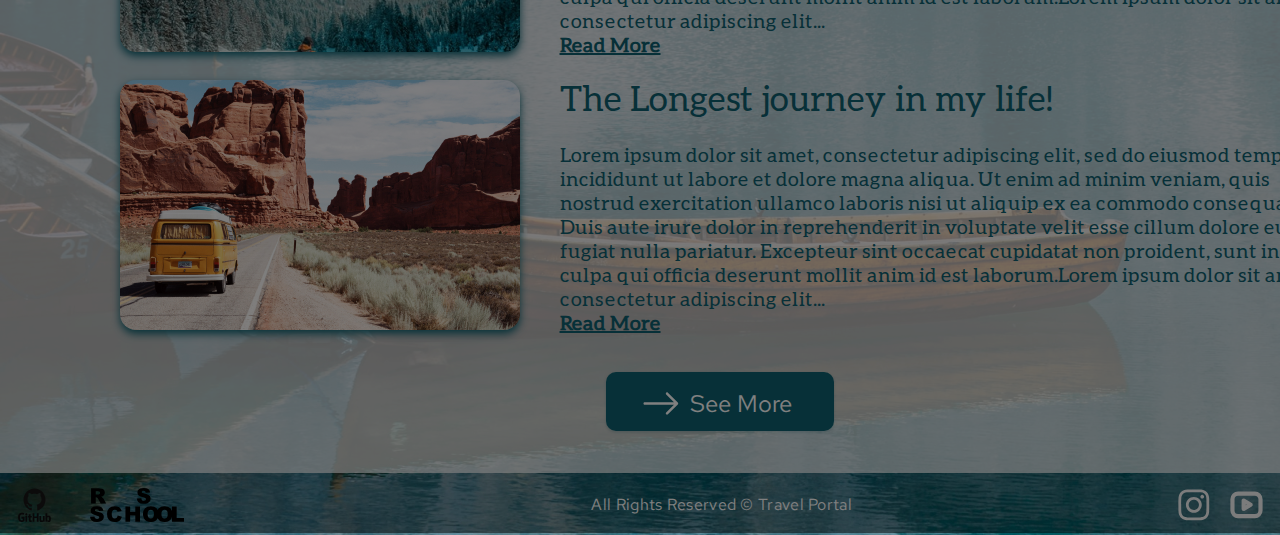
==== commit c2aec92e: "feat: Create pop up and sign up" ====
--- a/travel/index.html
+++ b/travel/index.html
@@ -252,26 +252,18 @@
             </footer>
         </div>
         <div class="pop-up-bg">
-            <div class="pop-up">
-                <div class="pop-up-title">Log in to your account</div>
-                <button class="pop-up-btn-facebook"></button>
-                <br>
-                <button class="pop-up-btn-google"></button>
-                <div class="separator-pop-up">
-                    <div class="line-separator"></div>
-                    <div class="text-separator">or</div>
-                    <div class="line-separator"></div>
-                </div>
-                <form class="register-form" action="#">
-                        <label class="label-email" for="mail">E-mail<br><input type="email" name="email" id="mail" autofocus></label><br>
-                        <label class="label-password" for="password">Password<br><input type="password" name="password" id="password"> </label>
+            <div class="sign-up">
+                <div class="sign-up-title">Create account</div>
+                <form class="sign-form" action="#">
+                    <label class="sign-email" for="sign-mail">E-mail<br><input type="email" name="email" id="sign-mail" autofocus></label>
+                    <br>
+                    <label class="sign-password" for="password">Password<br><input type="password" name="password" id="sign-password"> </label>
                 </form>
-                <button class="btn-sign-up">
-                    <span class="label-sign-up">Sign In</span>
-                </button><br>
-                <a class="forgot-password" href="#">Forgot Your Password?</a>
-                <div class="bottom-separator"></div>
-                <span class="dont-register">Don’t have an account? </span><a class="register" href="#">Register</a>
+                <button class="btn-sign-in">
+                    <span class="label-sign-in">Sign In</span>
+                </button>
+                <div class="bottom-separator-sign"></div>
+                <span class="dont-sign">Already have an account? </span><a class="sign" href="#">Log in</a>
             </div>
         </div>
     </div>
--- a/travel/style.css
+++ b/travel/style.css
@@ -182,15 +182,31 @@
     overflow-y: hidden;
     backdrop-filter: brightness(50%);
 }
+/*Keyframe for POP UP*/
+
+@keyframes popupOpen {
+    from{margin-top: -47%}
+    to{margin-top: 11.5%}
+}
+
+@keyframes popupClose {
+    from{margin-top: 11.5%}
+    to{margin-top: -47%}
+}
+
+/*====POP UP LOGIN======>*/
+
 .pop-up{
     width: 650px;
     height: 660px;
-    margin: 11.5% auto;
-    /*margin: -47% auto;*/
+    margin-top: -47%;
+    margin-left: auto;
+    margin-right: auto;
     background: linear-gradient(177.09deg, #FFFFFF 6.15%, #0D606F 202.69%);
     box-shadow: 0 4px 4px rgba(0, 0, 0, 0.25);
     border-radius: 16px;
     text-align: center;
+    /*animation: popupOpen 3s alternate forwards;*/
 }
 .pop-up-title{
     padding-top: 3.85%;
@@ -205,17 +221,50 @@
     width: 86%;
     height: 9%;
     margin-top: 4.63%;
+    padding: 0;
+    text-align: center;
     background: #1877F2;
     box-shadow: 0 0 3px rgba(13, 96, 111, 0.08), 0 2px 3px rgba(13, 96, 111, 0.16);
+    border: none;
     border-radius: 10px;
+}
+.facebook-img-pop-up{
+    width: 5%;
+    height: 40%;
+    margin: 0 2% 0 0.6%;
+}
+.facebook-text-pop-up{
+    vertical-align: 20%;
+    font-family: 'RedHatText Regular', sans-serif;
+    font-style: normal;
+    font-weight: 400;
+    font-size: 20px;
+    line-height: 26px;
+    color: #FFFFFF;
 }
 .pop-up-btn-google{
     width: 86%;
     height: 9%;
     margin-top: 2%;
+    text-align: center;
     background: #FFFFFF;
     box-shadow: 0 0 3px rgba(13, 96, 111, 0.08), 0 2px 3px rgba(13, 96, 111, 0.16);
+    border: none;
     border-radius: 10px;
+}
+.google-img-pop-up{
+    width: 5%;
+    height: 40%;
+    margin: 0 2% 0 0.6%;
+}
+.google-text-pop-up{
+    vertical-align: 20%;
+    font-family: 'RedHatText Regular', sans-serif;
+    font-style: normal;
+    font-weight: 400;
+    font-size: 20px;
+    line-height: 26px;
+    color: #0D606F;
 }
 .separator-pop-up{
     display: flex;
@@ -260,7 +309,18 @@
     margin-bottom: 3.58%;
     background: #FFFFFF;
     box-shadow: inset 0 0 3px rgba(13, 96, 111, 0.08), inset 0 2px 3px rgba(13, 96, 111, 0.16);
+    border: 0;
     border-radius: 10px;
+}
+
+#mail:optional{
+    outline: none;
+    font-family: 'Aleo Regular', sans-serif;
+    font-style: normal;
+    font-weight: 400;
+    font-size: 2.5rem;
+    line-height: 19px;
+    color: #0D706F;
 }
 .label-password{
     font-family: 'Aleo Regular', sans-serif;
@@ -276,7 +336,17 @@
     margin-top: 0.9%;
     background: #FFFFFF;
     box-shadow: inset 0 0 3px rgba(13, 96, 111, 0.08), inset 0 2px 3px rgba(13, 96, 111, 0.16);
+    border: 0;
     border-radius: 10px;
+}
+#password:optional{
+    outline: none;
+    font-family: 'Aleo Regular', sans-serif;
+    font-style: normal;
+    font-weight: 400;
+    font-size: 2.5rem;
+    line-height: 19px;
+    color: #0D706F;
 }
 .btn-sign-up{
     width: 86%;
@@ -284,6 +354,7 @@
     margin-bottom: 1.3%;
     background: #0D606F;
     box-shadow: 0 0 3px rgba(13, 96, 111, 0.08), 0 2px 3px rgba(13, 96, 111, 0.16);
+    border: none;
     border-radius: 10px;
 }
 .label-sign-up{
@@ -331,13 +402,143 @@
     text-shadow: 0 2px 3px rgba(255, 255, 255, 0.16);
 }
 /*=======================>*/
+
+/*=======SIGN UP======>*/
+.sign-up{
+    width: 650px;
+    height: 414px;
+    margin-top: -47%;
+    /*margin-top: 11.5%;*/
+    margin-left: auto;
+    margin-right: auto;
+    padding-top: 1.5%;
+    text-align: center;
+    background: linear-gradient(177.09deg, #FFFFFF 6.15%, #0D606F 202.69%);
+    box-shadow: 0 4px 4px rgba(0, 0, 0, 0.25);
+    border-radius: 16px;
+    animation: popupOpen 3s alternate forwards;
+}
+.sign-up-title{
+    margin: 0 auto;
+    text-align: center;
+    font-family: 'Aleo Regular', sans-serif;
+    font-style: normal;
+    font-weight: 700;
+    font-size: 32px;
+    line-height: 38px;
+    color: #0D606F;
+}
+.sign-form{
+    width: 86.16%;
+    height: 39%;
+    margin: 4.6% auto;
+    text-align: left;
+}
+.sign-email{
+    font-family: 'Aleo Regular', sans-serif;
+    font-style: normal;
+    font-weight: 400;
+    font-size: 16px;
+    line-height: 19px;
+    color: #0D606F;
+}
+#sign-mail{
+    width: 99%;
+    height: 33%;
+    margin-top: 0.9%;
+    margin-bottom: 3.58%;
+    background: #FFFFFF;
+    box-shadow: inset 0 0 3px rgba(13, 96, 111, 0.08), inset 0 2px 3px rgba(13, 96, 111, 0.16);
+    border: 0;
+    border-radius: 10px;
+}
+
+#sign-mail:optional{
+    outline: none;
+    font-family: 'Aleo Regular', sans-serif;
+    font-style: normal;
+    font-weight: 400;
+    font-size: 2.5rem;
+    line-height: 19px;
+    color: #0D706F;
+}
+.sign-password{
+    font-family: 'Aleo Regular', sans-serif;
+    font-style: normal;
+    font-weight: 400;
+    font-size: 16px;
+    line-height: 19px;
+    color: #0D606F;
+}
+#sign-password{
+    width: 99%;
+    height: 32%;
+    margin-top: 0.9%;
+    background: #FFFFFF;
+    box-shadow: inset 0 0 3px rgba(13, 96, 111, 0.08), inset 0 2px 3px rgba(13, 96, 111, 0.16);
+    border: 0;
+    border-radius: 10px;
+}
+#sign-password:optional{
+    outline: none;
+    font-family: 'Aleo Regular', sans-serif;
+    font-style: normal;
+    font-weight: 400;
+    font-size: 2.5rem;
+    line-height: 19px;
+    color: #0D706F;
+}
+.btn-sign-in{
+    width: 86%;
+    height: 13%;
+    margin-top: 1.9%;
+    margin-bottom: 1.3%;
+    background: #0D606F;
+    box-shadow: 0 0 3px rgba(13, 96, 111, 0.08), 0 2px 3px rgba(13, 96, 111, 0.16);
+    border: none;
+    border-radius: 10px;
+}
+.label-sign-in{
+    font-family: 'RedHatText Regular', sans-serif;
+    font-style: normal;
+    font-weight: 400;
+    font-size: 20px;
+    line-height: 26px;
+    color: #FFFFFF;
+}
+
+.bottom-separator-sign{
+    width: 86%;
+    margin: 2.44% auto 3.3% auto;
+    border: 1px solid rgba(13, 96, 111, 0.5);
+    transform: rotate(0.1deg);
+}
+.dont-sign{
+    font-family: 'Aleo Italic', sans-serif;
+    font-style: normal;
+    font-weight: 700;
+    font-size: 15px;
+    line-height: 18px;
+    color: rgba(13, 96, 111, 0.5);
+    text-shadow: 0 2px 3px rgba(255, 255, 255, 0.16);
+}
+.sign{
+    font-family: 'Aleo Bold Italic', sans-serif;
+    font-style: normal;
+    font-weight: bold;
+    font-size: 15px;
+    line-height: 18px;
+    text-decoration-line: underline;
+    color: rgba(13, 96, 111, 0.9);
+    text-shadow: 0 2px 3px rgba(255, 255, 255, 0.16);
+}
+
 .header-div {
     display: flex;
     width: 100%;
     background: rgba(242, 120, 92, 0.7);
     box-shadow: 0 4px 4px rgba(13, 96, 111, 0.5);
 }
-
 /* header markup */
 
 .logo {
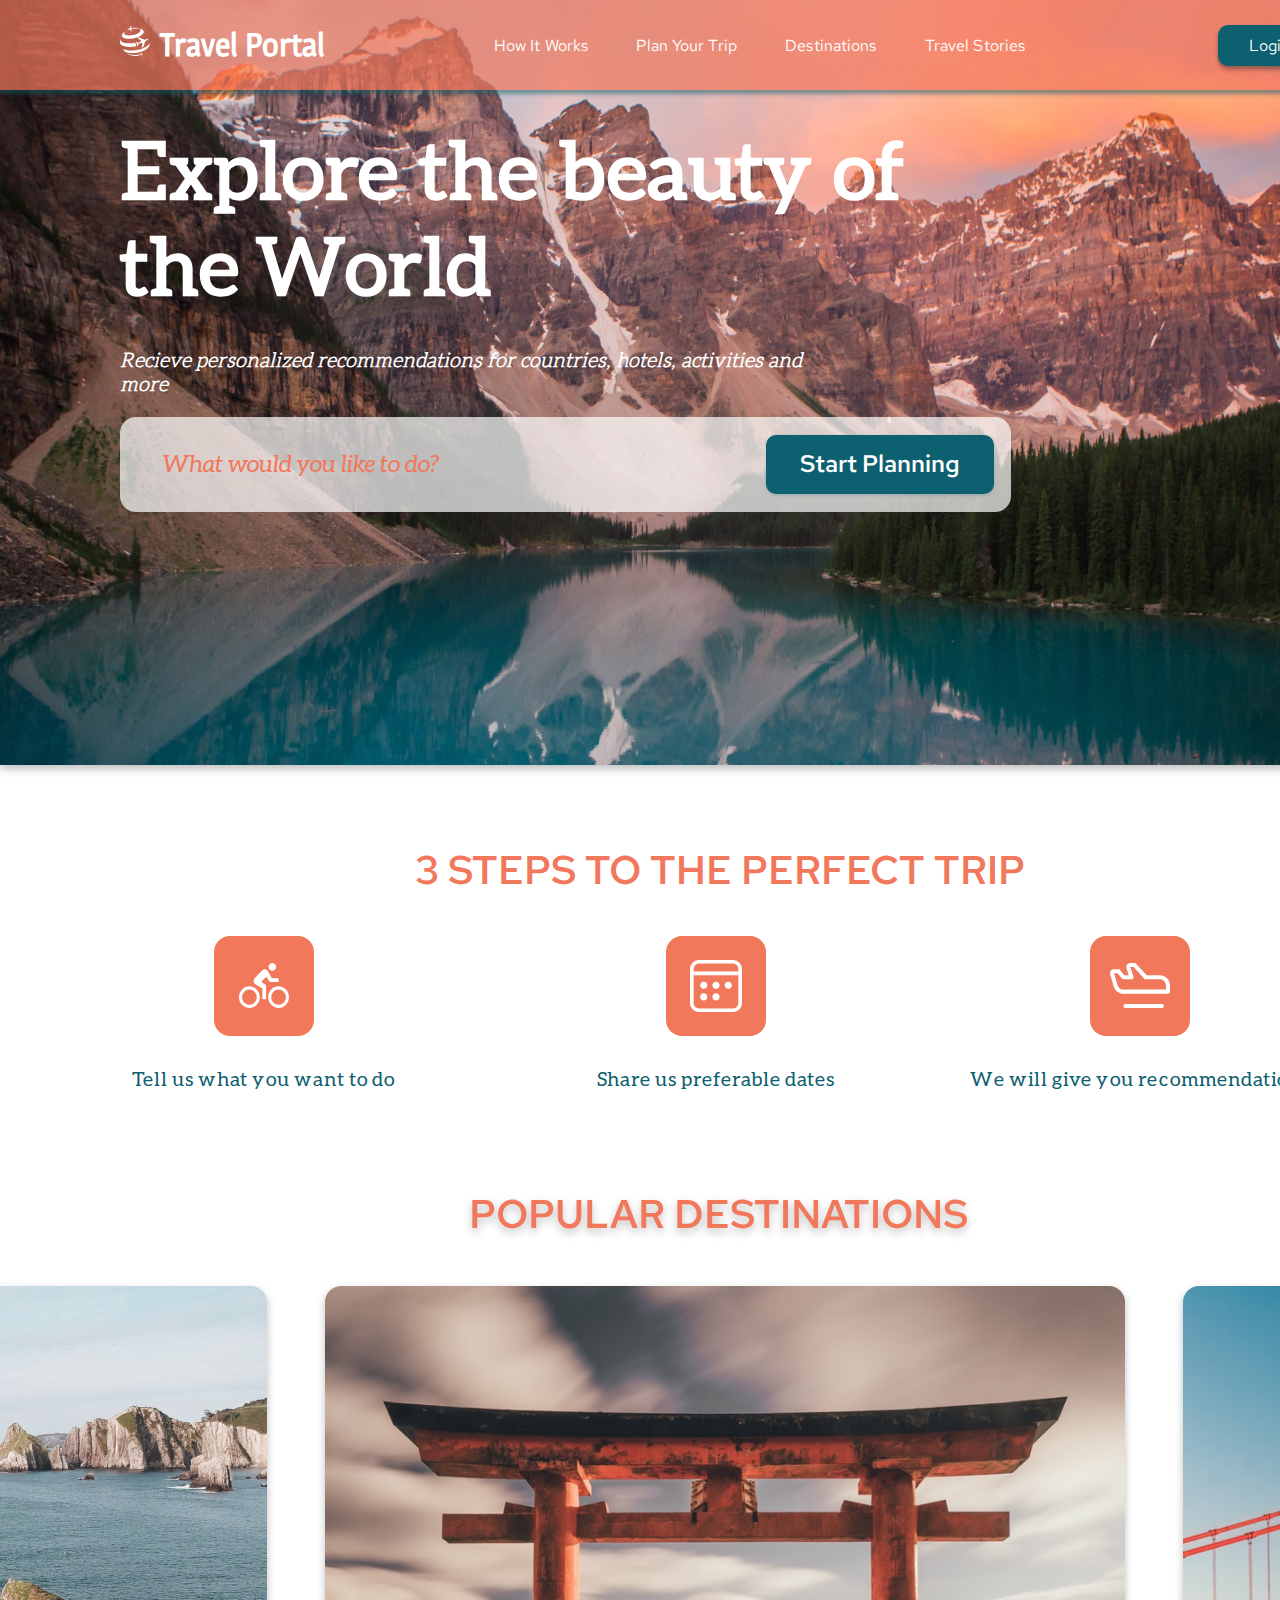
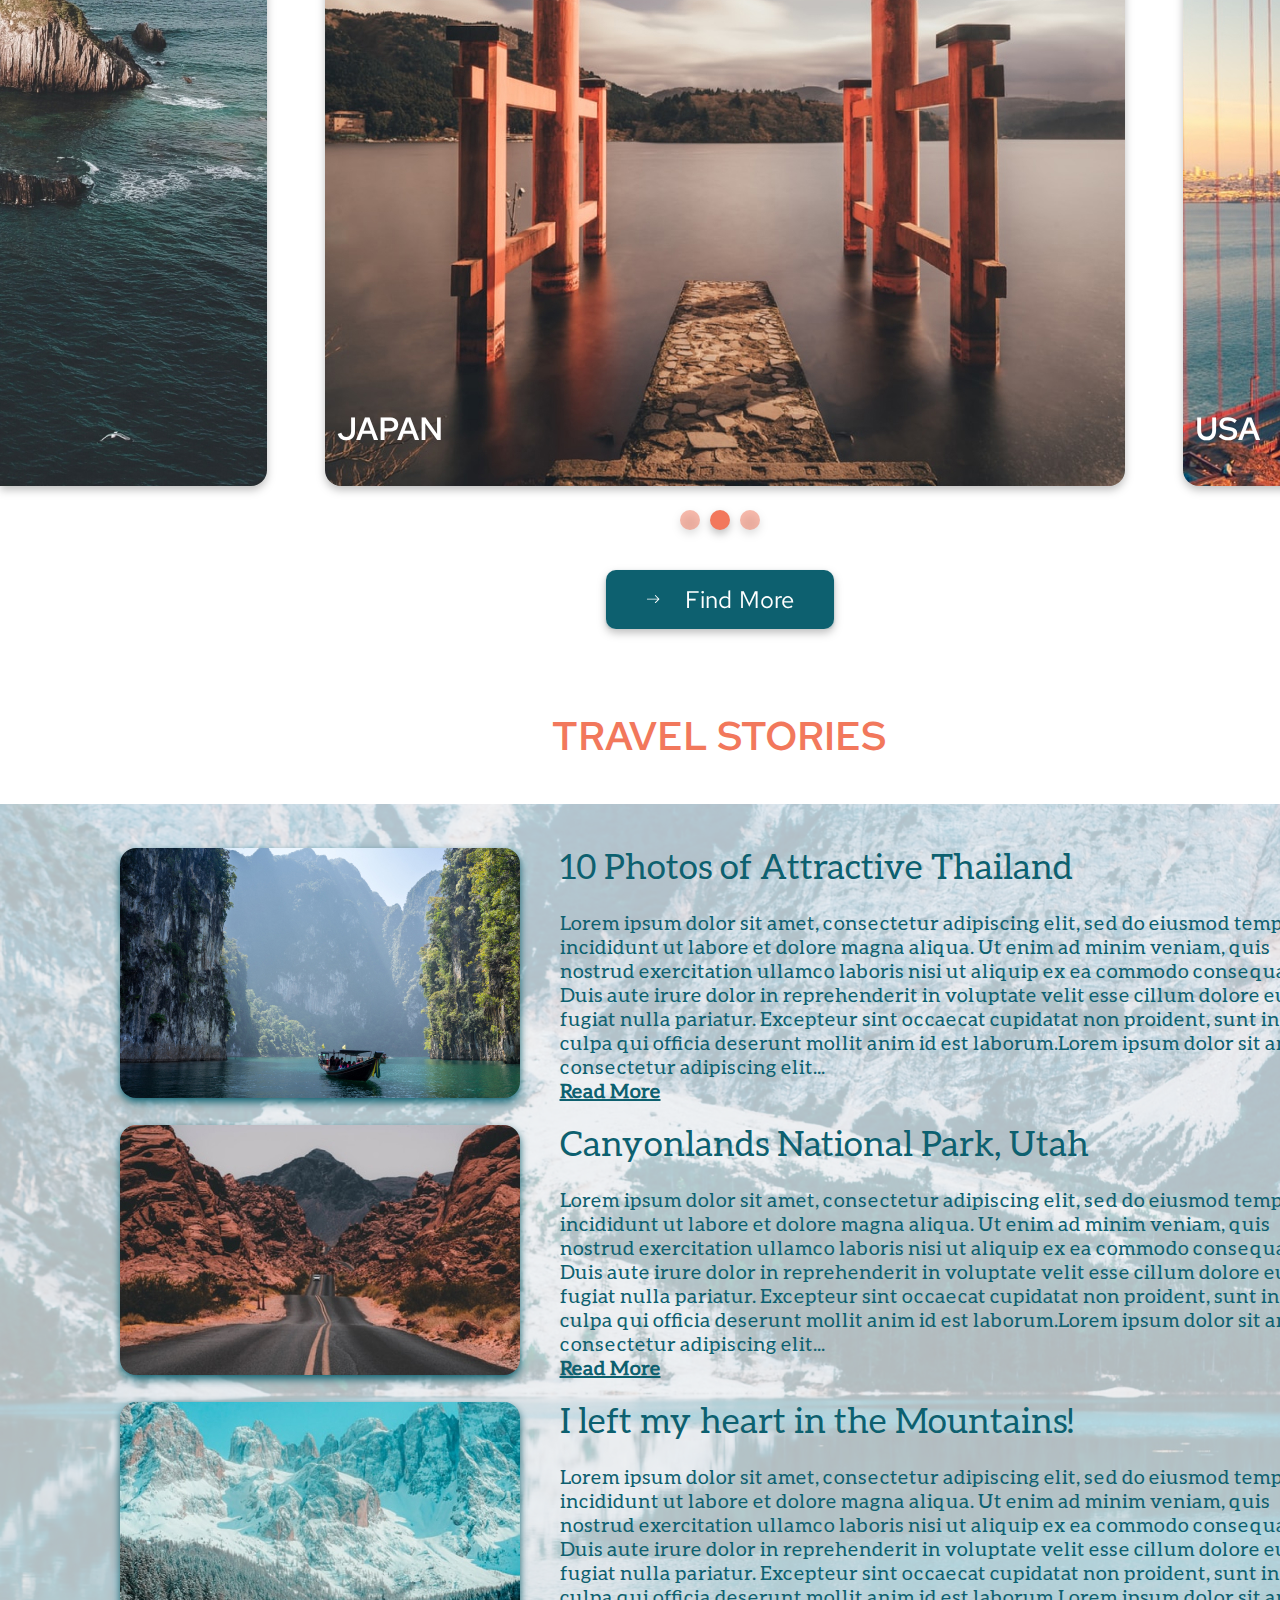
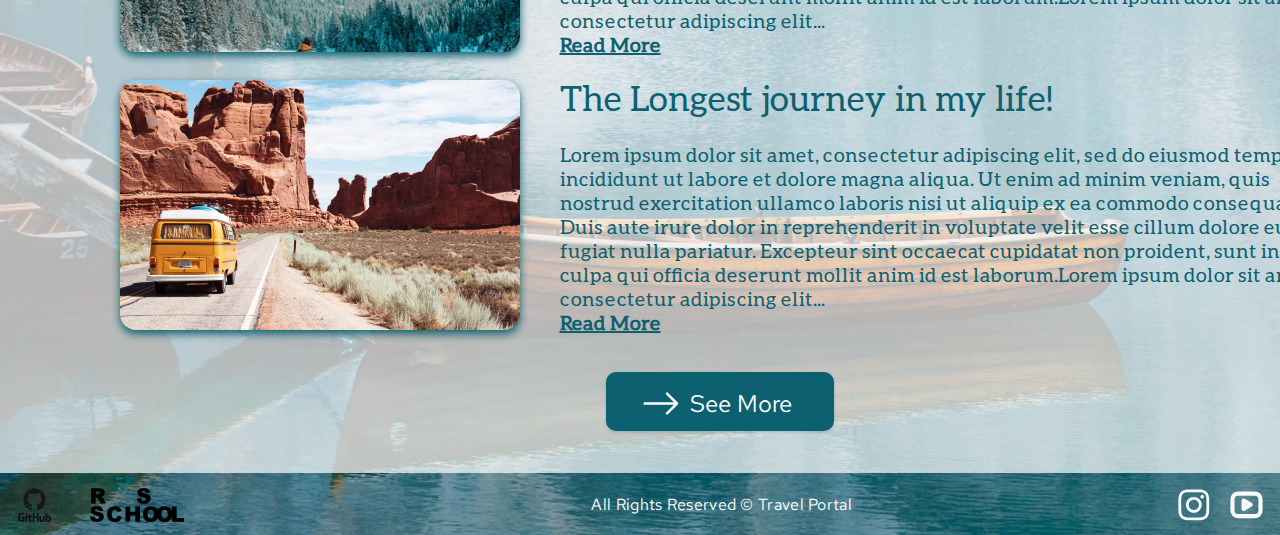
==== commit 9e9f89af: "feat: Create pop up functional" ====
--- a/travel/index.html
+++ b/travel/index.html
@@ -251,21 +251,6 @@
                 </div>
             </footer>
         </div>
-        <div class="pop-up-bg">
-            <div class="sign-up">
-                <div class="sign-up-title">Create account</div>
-                <form class="sign-form" action="#">
-                    <label class="sign-email" for="sign-mail">E-mail<br><input type="email" name="email" id="sign-mail" autofocus></label>
-                    <br>
-                    <label class="sign-password" for="password">Password<br><input type="password" name="password" id="sign-password"> </label>
-                </form>
-                <button class="btn-sign-in">
-                    <span class="label-sign-in">Sign In</span>
-                </button>
-                <div class="bottom-separator-sign"></div>
-                <span class="dont-sign">Already have an account? </span><a class="sign" href="#">Log in</a>
-            </div>
-        </div>
     </div>
 </div>
 </body>
--- a/travel/style.css
+++ b/travel/style.css
@@ -416,7 +416,7 @@
     background: linear-gradient(177.09deg, #FFFFFF 6.15%, #0D606F 202.69%);
     box-shadow: 0 4px 4px rgba(0, 0, 0, 0.25);
     border-radius: 16px;
-    animation: popupOpen 3s alternate forwards;
+    /*animation: popupOpen 3s alternate forwards;*/
 }
 .sign-up-title{
     margin: 0 auto;
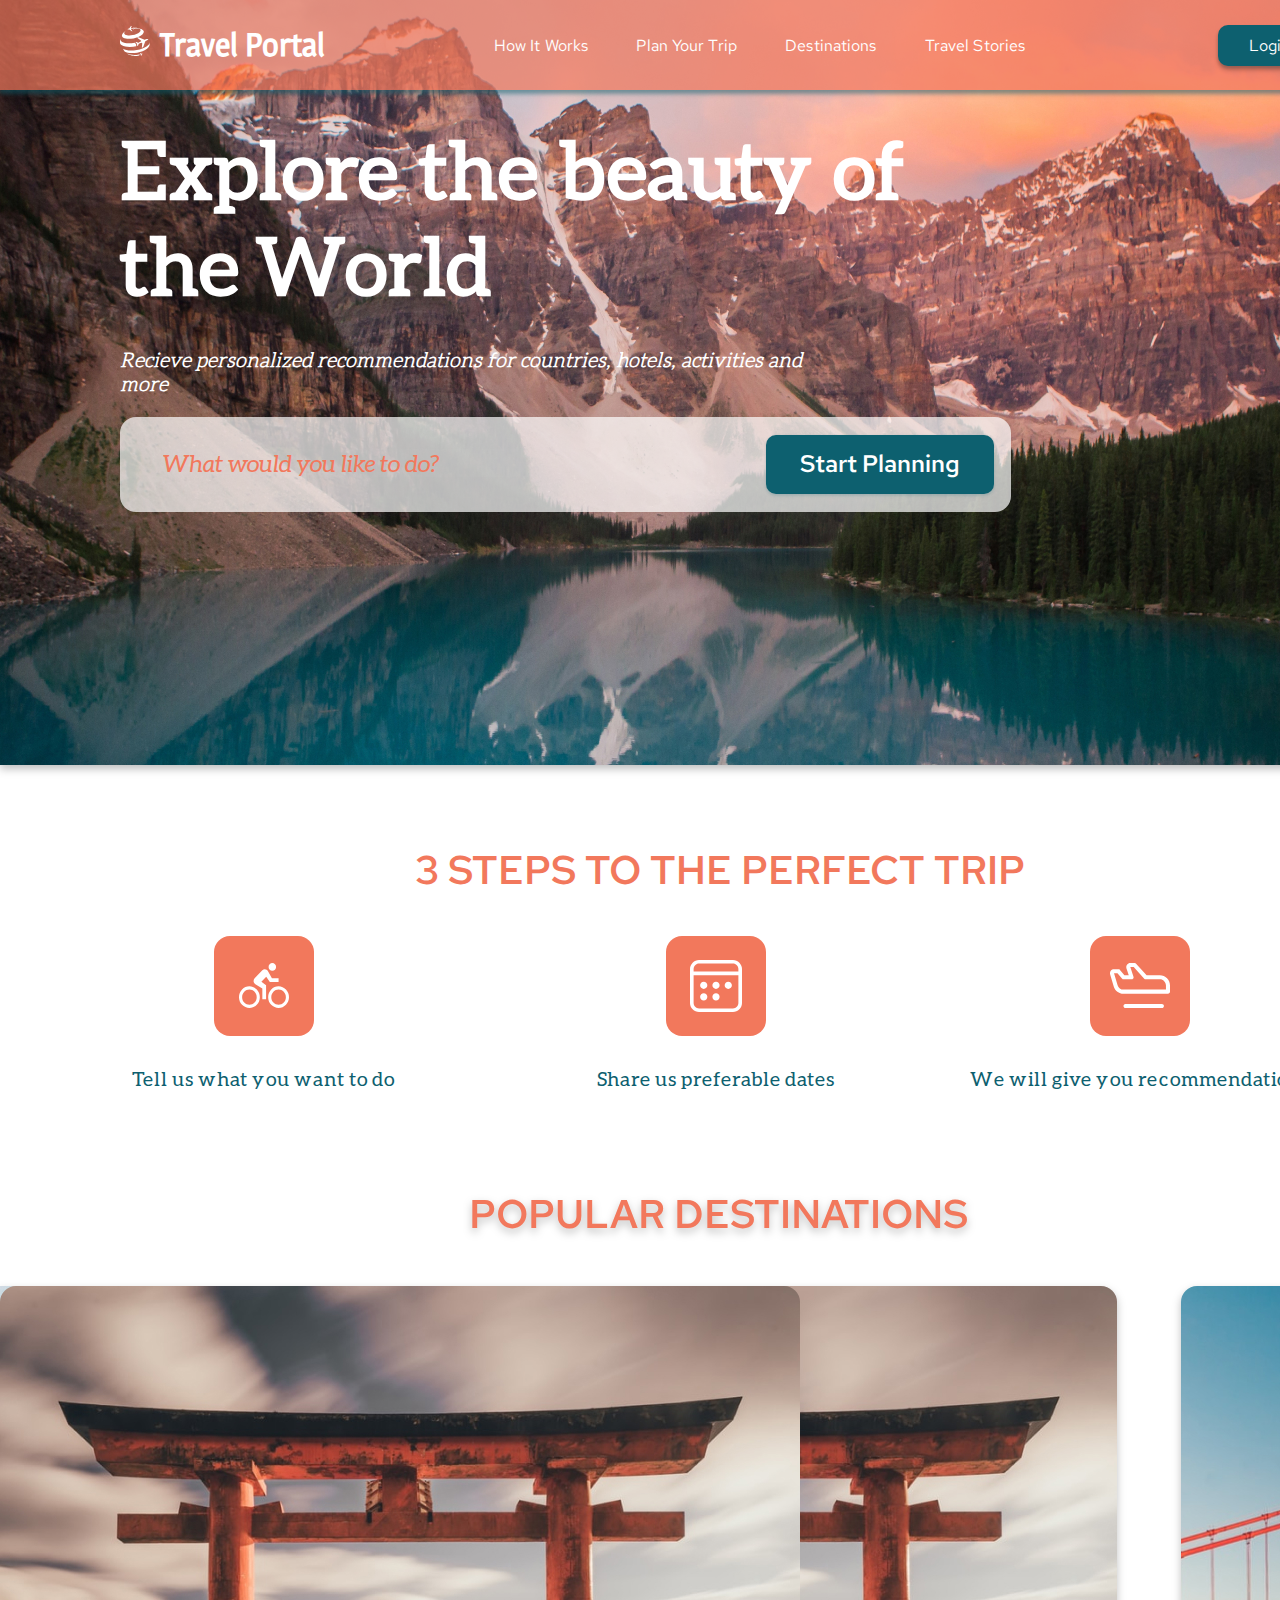
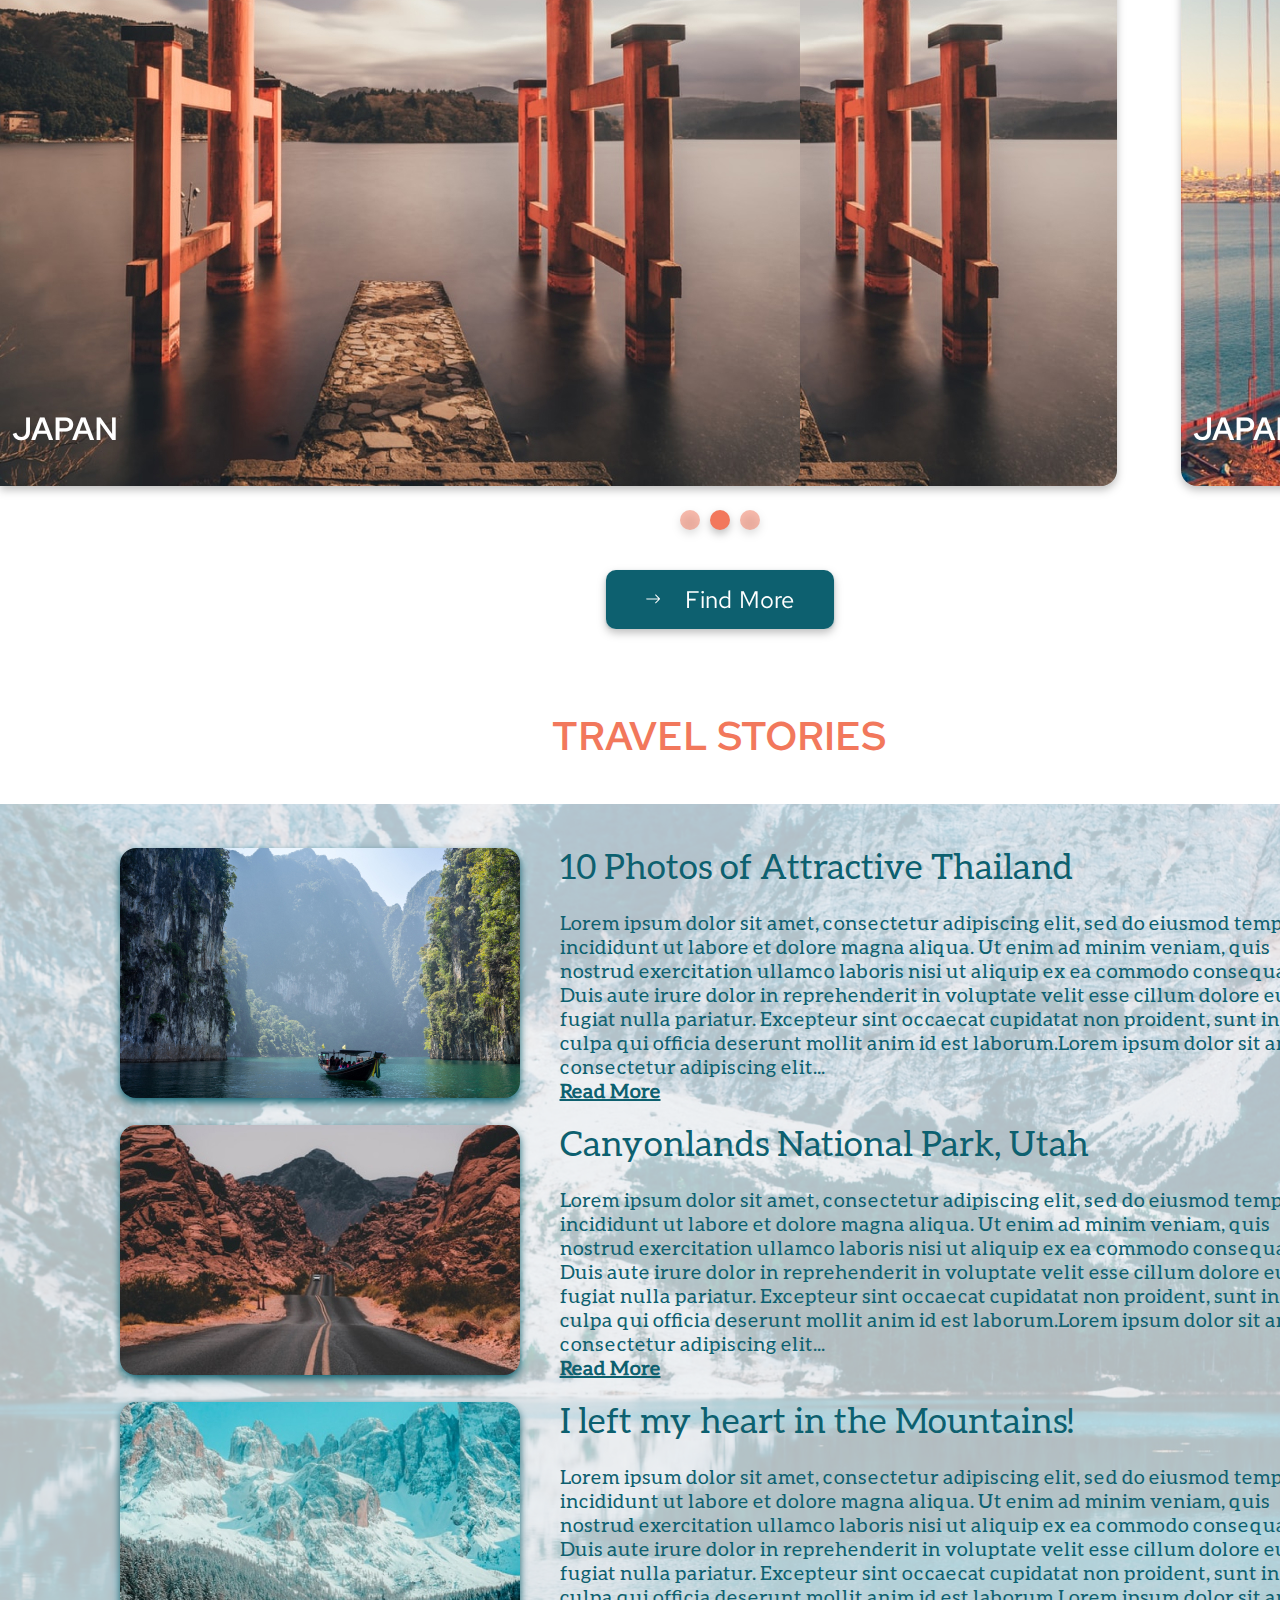
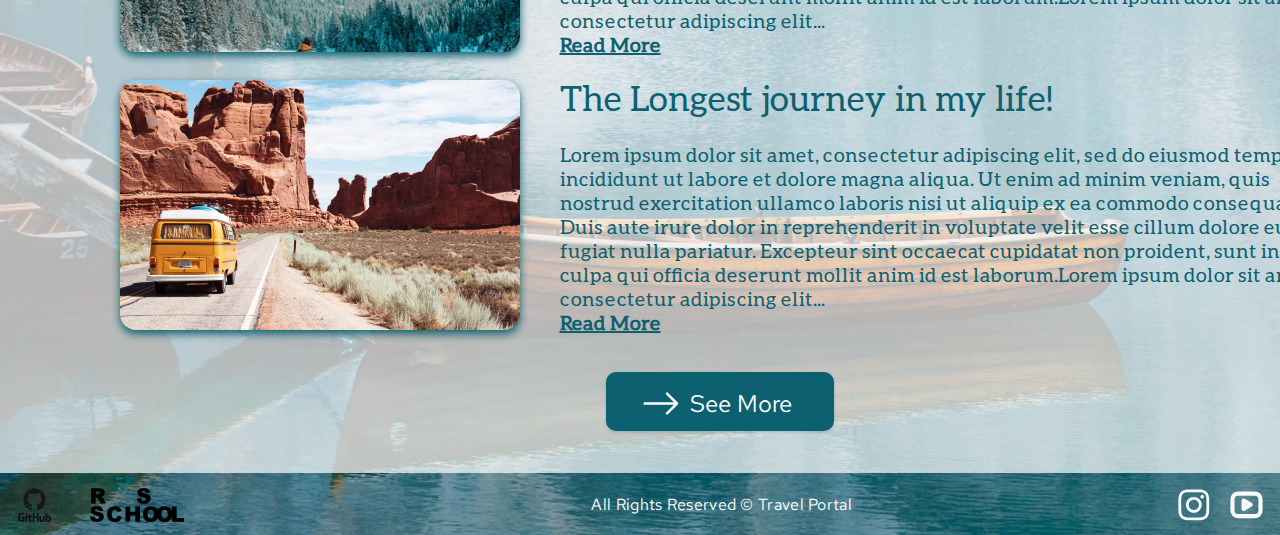
==== commit 88a1fb1d: "fix: Fix some bugs with carousel" ====
--- a/travel/index.html
+++ b/travel/index.html
@@ -80,11 +80,11 @@
                             <div class="title-item">SPAIN</div>
                         </div>
                         <div class="carousel-item">
-                            <img class="img-item" src="./assets/jpg/gates.jpg" alt="JAPAN">
+                            <img class="img-item" src="assets/jpg/gates-big.jpg" alt="JAPAN">
                             <div class="title-item">JAPAN</div>
                         </div>
                         <div class="carousel-item">
-                            <img class="img-item" src="./assets/jpg/bridge.jpg" alt="USA">
+                            <img class="img-item" src="assets/jpg/bridge-big.jpg" alt="USA">
                             <div class="title-item">USA</div>
                         </div>
                     </div>
--- a/travel/style.css
+++ b/travel/style.css
@@ -175,10 +175,10 @@
 
 .pop-up-bg{
     position: relative;
-    z-index: 2;
+    z-index: 5;
     width: 100%;
     height: 100%;
-    margin: -259.5% auto;
+    margin: -259.4% auto;
     overflow-y: hidden;
     backdrop-filter: brightness(50%);
 }
@@ -416,7 +416,7 @@
     background: linear-gradient(177.09deg, #FFFFFF 6.15%, #0D606F 202.69%);
     box-shadow: 0 4px 4px rgba(0, 0, 0, 0.25);
     border-radius: 16px;
-    /*animation: popupOpen 3s alternate forwards;*/
+    animation: popupOpen 3s alternate forwards;
 }
 .sign-up-title{
     margin: 0 auto;
@@ -830,23 +830,63 @@
 /* Carousel */
 
 .carousel {
-    display: flex;
-    width: unset;
+    display: block;
+    position: relative;
+    /* width: 100%; */
+    width: auto;
     height: 800px;
-    margin-left: -39%;
+    /* margin: 0 auto 24px -35%; */
+    /* margin-left: -39%; */
+    /* margin-left: -35%; */
+    /* margin-right: 35%; */
     margin-bottom: 24px;
-    flex-direction: row;
-    align-items: flex-start;
-    align-self: center;
+    /*flex-wrap: nowrap;*/
+    /*flex-direction: row;*/
+    /*justify-content: center;*/
+    overflow: hidden;
+    /*transform: translate(-50%);*/
 }
 
 .carousel-item {
+    display: block;
+    position: absolute;
+    height: 100%;
+    margin-top: 0;
+    margin-right: 1.59%;
+
+}
+.carousel-item:nth-child(1){
+    left: -98%;
+    transition: left 1.5s;
+}
+.carousel-item:nth-child(2){
+    left: -38%;
+    transition: left 1.5s;
+}
+.carousel-item:nth-child(3){
+    left: 22%;
+    transition: left 1.5s;
+}
+.carousel-item:nth-child(4){
+    left: 82%;
+    transition: left 1.5s;
+}
+.carousel-item:nth-child(5){
+    left: 142%;
+    transition: left 1.5s;
+}
+.carousel-item:nth-child(6){
+    left: 202%;
+}
+.carousel-item:nth-child(7){
+    left: 262%;
+}
+.carousel-item:nth-child(8){
+    left: 324%;
+}
+
+.img-item {
     height: inherit;
-    margin: 0 1.45%;
-}
-
-.img-item {
-    height: 100%;
     border-radius: 16px;
 }
 
@@ -909,7 +949,7 @@
 
 .arrow {
     width: 8.7%;
-    height: 21%;
+    height: 61%;
 }
 
 .title-find-more {
@@ -1163,6 +1203,8 @@
         border-radius: 30px;
     }
 
+    /*====Burger Menu====>*/
+
     @keyframes menu {
         from {margin-left: 100%}
         to {margin-left: 57.57%}
@@ -1216,6 +1258,368 @@
         color: #FFFFFF;
     }
 
+    /*=====POP UP keyframes====>*/
+
+    @keyframes popupOpen {
+        from{margin-top: -105%}
+        to{margin-top: 11.5%}
+    }
+
+    @keyframes popupClose {
+        from{margin-top: 11.5%}
+        to{margin-top: -105%}
+    }
+
+    .pop-up-bg{
+        position: relative;
+        z-index: 5;
+        width: 100%;
+        height: 100%;
+        margin: -378% auto;
+        overflow-y: hidden;
+        backdrop-filter: brightness(50%);
+    }
+
+    /*====POP UP LOGIN======>*/
+
+    .pop-up{
+        width: 100%;
+        height: calc(100vw/0.98);
+        margin-top: -105%;
+        margin-left: auto;
+        margin-right: auto;
+        background: linear-gradient(177.09deg, #FFFFFF 6.15%, #0D606F 202.69%);
+        box-shadow: 0 4px 4px rgba(0, 0, 0, 0.25);
+        border-radius: 16px;
+        text-align: center;
+        /*animation: popupOpen 3s alternate forwards;*/
+    }
+    .pop-up-title{
+        padding-top: 3.85%;
+        font-family: 'Aleo Regular', serif;
+        font-style: normal;
+        font-weight: 700;
+        font-size: 1.2rem;
+        line-height: 1rem;
+        color: #0D606F;
+    }
+    .pop-up-btn-facebook{
+        width: 86%;
+        height: 9%;
+        margin-top: 4.63%;
+        padding: 0;
+        text-align: center;
+        background: #1877F2;
+        box-shadow: 0 0 3px rgba(13, 96, 111, 0.08), 0 2px 3px rgba(13, 96, 111, 0.16);
+        border: none;
+        border-radius: 10px;
+    }
+    .facebook-img-pop-up{
+        width: 5%;
+        height: 40%;
+        margin: 0 2% 1% 0.6%;
+    }
+    .facebook-text-pop-up{
+        vertical-align: 20%;
+        font-family: 'RedHatText Regular', sans-serif;
+        font-style: normal;
+        font-weight: 400;
+        font-size: 1rem;
+        line-height: 1rem;
+        color: #FFFFFF;
+    }
+    .pop-up-btn-google{
+        width: 86%;
+        height: 9%;
+        margin-top: 2%;
+        text-align: center;
+        background: #FFFFFF;
+        box-shadow: 0 0 3px rgba(13, 96, 111, 0.08), 0 2px 3px rgba(13, 96, 111, 0.16);
+        border: none;
+        border-radius: 10px;
+    }
+    .google-img-pop-up{
+        width: 5%;
+        height: 40%;
+        margin: 0 2% 1% 0.6%;
+    }
+    .google-text-pop-up{
+        vertical-align: 20%;
+        font-family: 'RedHatText Regular', sans-serif;
+        font-style: normal;
+        font-weight: 400;
+        font-size: 1rem;
+        line-height: 1rem;
+        color: #0D606F;
+    }
+    .separator-pop-up{
+        display: flex;
+        width: 86.15%;
+        height: 3.64%;
+        margin: 4.62% auto auto auto;
+        align-self: center;
+    }
+    .line-separator{
+        width: 46.25%;
+        align-self: center;
+        border: 1px solid rgba(13, 96, 111, 0.5);
+    }
+    .text-separator{
+        margin-left: 1.61%;
+        margin-right: 1.61%;
+        font-family: 'Aleo Regular', sans-serif;
+        font-style: normal;
+        font-weight: 700;
+        font-size: 0.7rem;
+        line-height: 0.6rem;
+        color: rgba(13, 96, 111, 0.5);
+    }
+    .register-form{
+        width: 86.16%;
+        height: 25%;
+        margin: 1.2% auto;
+        text-align: left;
+    }
+    .label-email{
+        font-family: 'Aleo Regular', sans-serif;
+        font-style: normal;
+        font-weight: 400;
+        font-size: 0.7rem;
+        line-height: 1rem;
+        color: #0D606F;
+    }
+    #mail{
+        width: 98%;
+        height: 24%;
+        margin-top: 0.9%;
+        margin-bottom: 3.58%;
+        background: #FFFFFF;
+        box-shadow: inset 0 0 3px rgba(13, 96, 111, 0.08), inset 0 2px 3px rgba(13, 96, 111, 0.16);
+        border: 0;
+        border-radius: 10px;
+    }
+
+    #mail:optional{
+        outline: none;
+        font-family: 'Aleo Regular', sans-serif;
+        font-style: normal;
+        font-weight: 400;
+        font-size: 1rem;
+        line-height: 1rem;
+        color: #0D706F;
+    }
+    .label-password{
+        font-family: 'Aleo Regular', sans-serif;
+        font-style: normal;
+        font-weight: 400;
+        font-size: 0.7rem;
+        line-height: 1rem;
+        color: #0D606F;
+    }
+    #password{
+        width: 98%;
+        height: 24%;
+        margin-top: 0.9%;
+        background: #FFFFFF;
+        box-shadow: inset 0 0 3px rgba(13, 96, 111, 0.08), inset 0 2px 3px rgba(13, 96, 111, 0.16);
+        border: 0;
+        border-radius: 10px;
+    }
+    #password:optional{
+        outline: none;
+        font-family: 'Aleo Regular', sans-serif;
+        font-style: normal;
+        font-weight: 400;
+        font-size: 1rem;
+        line-height: 1rem;
+        color: #0D706F;
+    }
+    .btn-sign-up{
+        width: 86%;
+        height: 8%;
+        margin-top: 5%;
+        margin-bottom: 1.3%;
+        background: #0D606F;
+        box-shadow: 0 0 3px rgba(13, 96, 111, 0.08), 0 2px 3px rgba(13, 96, 111, 0.16);
+        border: none;
+        border-radius: 10px;
+    }
+    .label-sign-up{
+        font-family: 'RedHatText Regular', sans-serif;
+        font-style: normal;
+        font-weight: 400;
+        font-size: 1rem;
+        line-height: 1rem;
+        color: #FFFFFF;
+    }
+    .forgot-password{
+        margin-top: 0.5%;
+        font-family: 'Aleo Italic', sans-serif;
+        font-style: normal;
+        font-weight: 700;
+        font-size: 0.7rem;
+        line-height: 0.7rem;
+        text-decoration-line: underline;
+        color: #0D606F;
+        text-shadow: 0 2px 3px rgba(255, 255, 255, 0.16);
+    }
+    .bottom-separator{
+        width: 86%;
+        margin: 2% auto 2% auto;
+        border: 1px solid rgba(13, 96, 111, 0.5);
+        transform: rotate(0.1deg);
+    }
+    .dont-register{
+        font-family: 'Aleo Italic', sans-serif;
+        font-style: normal;
+        font-weight: 700;
+        font-size: 0.7rem;
+        line-height: 1rem;
+        color: rgba(13, 96, 111, 0.5);
+        text-shadow: 0 2px 3px rgba(255, 255, 255, 0.16);
+    }
+    .register{
+        font-family: 'Aleo Bold Italic', sans-serif;
+        font-style: normal;
+        font-weight: bold;
+        font-size: 0.7rem;
+        line-height: 1rem;
+        text-decoration-line: underline;
+        color: rgba(13, 96, 111, 0.9);
+        text-shadow: 0 2px 3px rgba(255, 255, 255, 0.16);
+    }
+    /*=======================>*/
+
+    /*=======SIGN UP======>*/
+    .sign-up{
+        width: 100%;
+        height: calc(100vw/1.49);
+        margin-top: -77%;
+        /*margin-top: 11.5%;*/
+        margin-left: auto;
+        margin-right: auto;
+        padding-top: 1.5%;
+        text-align: center;
+        background: linear-gradient(177.09deg, #FFFFFF 6.15%, #0D606F 202.69%);
+        box-shadow: 0 4px 4px rgba(0, 0, 0, 0.25);
+        border-radius: 16px;
+        animation: popupOpen 3s alternate forwards;
+    }
+    .sign-up-title{
+        margin: 0 auto;
+        text-align: center;
+        font-family: 'Aleo Regular', sans-serif;
+        font-style: normal;
+        font-weight: 700;
+        font-size: 1.2rem;
+        line-height: 1rem;
+        color: #0D606F;
+    }
+    .sign-form{
+        width: 86.16%;
+        height: 29%;
+        margin: 1% auto;
+        text-align: left;
+    }
+    .sign-email{
+        font-family: 'Aleo Regular', sans-serif;
+        font-style: normal;
+        font-weight: 400;
+        font-size: 0.7rem;
+        line-height: 1rem;
+        color: #0D606F;
+    }
+    #sign-mail{
+        width: 99%;
+        height: 33%;
+        margin-top: 0.9%;
+        margin-bottom: 3.58%;
+        background: #FFFFFF;
+        box-shadow: inset 0 0 3px rgba(13, 96, 111, 0.08), inset 0 2px 3px rgba(13, 96, 111, 0.16);
+        border: 0;
+        border-radius: 10px;
+    }
+
+    #sign-mail:optional{
+        outline: none;
+        font-family: 'Aleo Regular', sans-serif;
+        font-style: normal;
+        font-weight: 400;
+        font-size: 0.7rem;
+        line-height: 1rem;
+        color: #0D706F;
+    }
+    .sign-password{
+        font-family: 'Aleo Regular', sans-serif;
+        font-style: normal;
+        font-weight: 400;
+        font-size: 0.7rem;
+        line-height: 1rem;
+        color: #0D606F;
+    }
+    #sign-password{
+        width: 99%;
+        height: 32%;
+        margin-top: 0.9%;
+        background: #FFFFFF;
+        box-shadow: inset 0 0 3px rgba(13, 96, 111, 0.08), inset 0 2px 3px rgba(13, 96, 111, 0.16);
+        border: 0;
+        border-radius: 10px;
+    }
+    #sign-password:optional{
+        outline: none;
+        font-family: 'Aleo Regular', sans-serif;
+        font-style: normal;
+        font-weight: 400;
+        font-size: 0.7rem;
+        line-height: 1rem;
+        color: #0D706F;
+    }
+    .btn-sign-in{
+        width: 86%;
+        height: 13%;
+        margin-top: 12.9%;
+        margin-bottom: 1.3%;
+        background: #0D606F;
+        box-shadow: 0 0 3px rgba(13, 96, 111, 0.08), 0 2px 3px rgba(13, 96, 111, 0.16);
+        border: none;
+        border-radius: 10px;
+    }
+    .label-sign-in{
+        font-family: 'RedHatText Regular', sans-serif;
+        font-style: normal;
+        font-weight: 400;
+        font-size: 20px;
+        line-height: 26px;
+        color: #FFFFFF;
+    }
+
+    .bottom-separator-sign{
+        width: 86%;
+        margin: 2.44% auto 3.3% auto;
+        border: 1px solid rgba(13, 96, 111, 0.5);
+        transform: rotate(0.1deg);
+    }
+    .dont-sign{
+        font-family: 'Aleo Italic', sans-serif;
+        font-style: normal;
+        font-weight: 700;
+        font-size: 0.7rem;
+        line-height: 18px;
+        color: rgba(13, 96, 111, 0.5);
+        text-shadow: 0 2px 3px rgba(255, 255, 255, 0.16);
+    }
+    .sign{
+        font-family: 'Aleo Bold Italic', sans-serif;
+        font-style: normal;
+        font-weight: bold;
+        font-size: 0.7rem;
+        line-height: 1rem;
+        text-decoration-line: underline;
+        color: rgba(13, 96, 111, 0.9);
+        text-shadow: 0 2px 3px rgba(255, 255, 255, 0.16);
+    }
+
     .header-div {
         background: none;
         box-shadow: none;
@@ -1410,31 +1814,38 @@
         height: 72.66%;
         margin: 0;
         overflow: hidden;
+        pointer-events: none;
     }
 
     .carousel-item {
-        display: block;
+        display: inline-block;
+        position: absolute;
         width: 100%;
         height: 100%;
+        /* left: 25%; */
         text-align: center;
-        position: relative;
         margin: 0 auto auto auto;
-    }
-
-    .carousel .carousel-item:nth-child(1) .img-item {
-        background-image: url("./assets/jpg/ocean.jpg");
+        pointer-events: none;
+    }
+
+    .carousel .carousel-item:nth-child(1) {
+        /*background-image: url("./assets/jpg/ocean.jpg");*/
+        display: block;
+        left: 0;
     }
 
     .carousel .carousel-item:nth-child(2) {
-        display: none;
+        display: block;
+        left: 105%;
     }
 
     .carousel .carousel-item:nth-child(3) {
-        display: none;
+        display: block;
+        left: 210%;
     }
 
     .carousel:before {
-        content: "";
+        content: attr(attribute-left);
         display: block;
         position: absolute;
         z-index: 1;
@@ -1445,20 +1856,22 @@
         background-size: 100% 100%;
         background-position: center;
         transform: rotate(-90deg);
+        pointer-events: all;
     }
 
     .carousel:after {
-        content: "";
+        content: attr(attribute-right);
         display: block;
         position: absolute;
         z-index: 2;
         width: 8.34%;
         height: 14.3%;
-        margin: -34% auto 0 91%;
+        margin: 24.5% auto 0 91%;
         background-image: url("./assets/svg/arrow-carousel.svg");
         background-size: 100% 100%;
         background-position: center;
         transform: rotate(90deg);
+        pointer-events: all;
     }
 
 
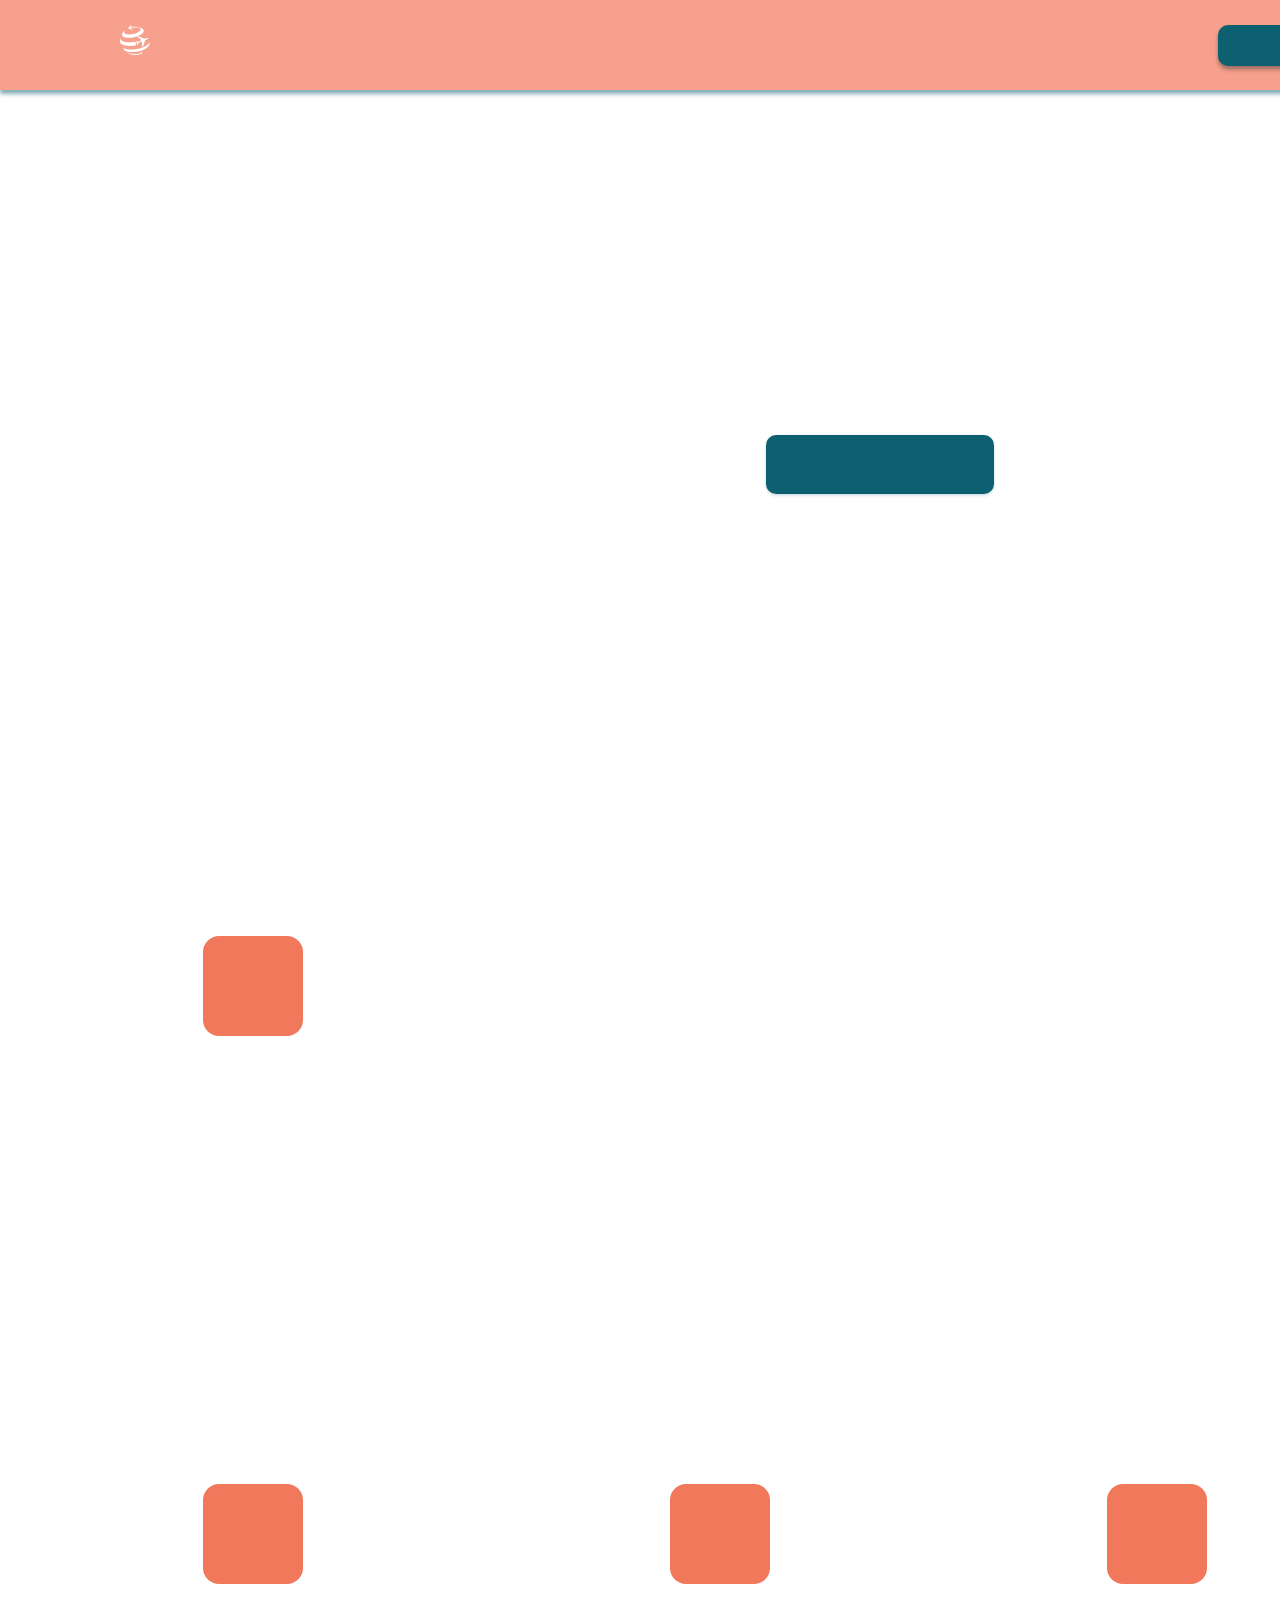
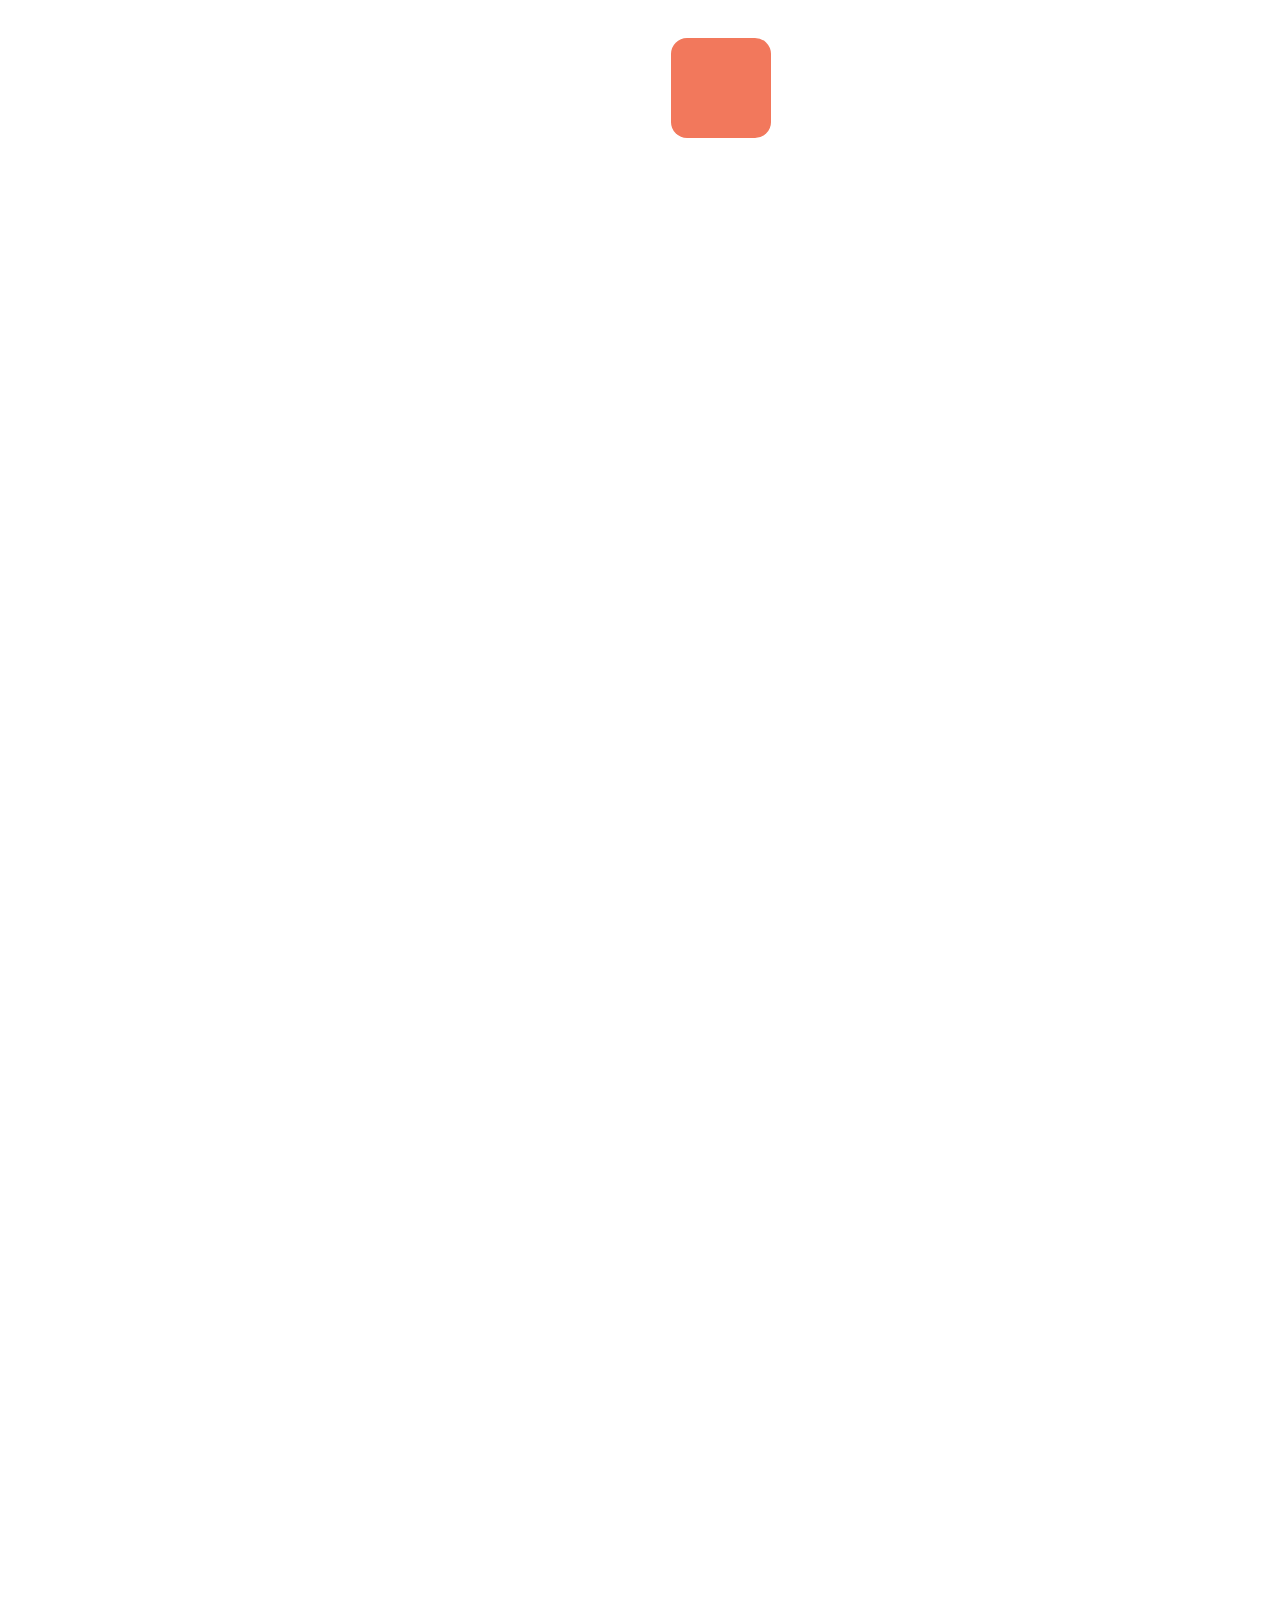
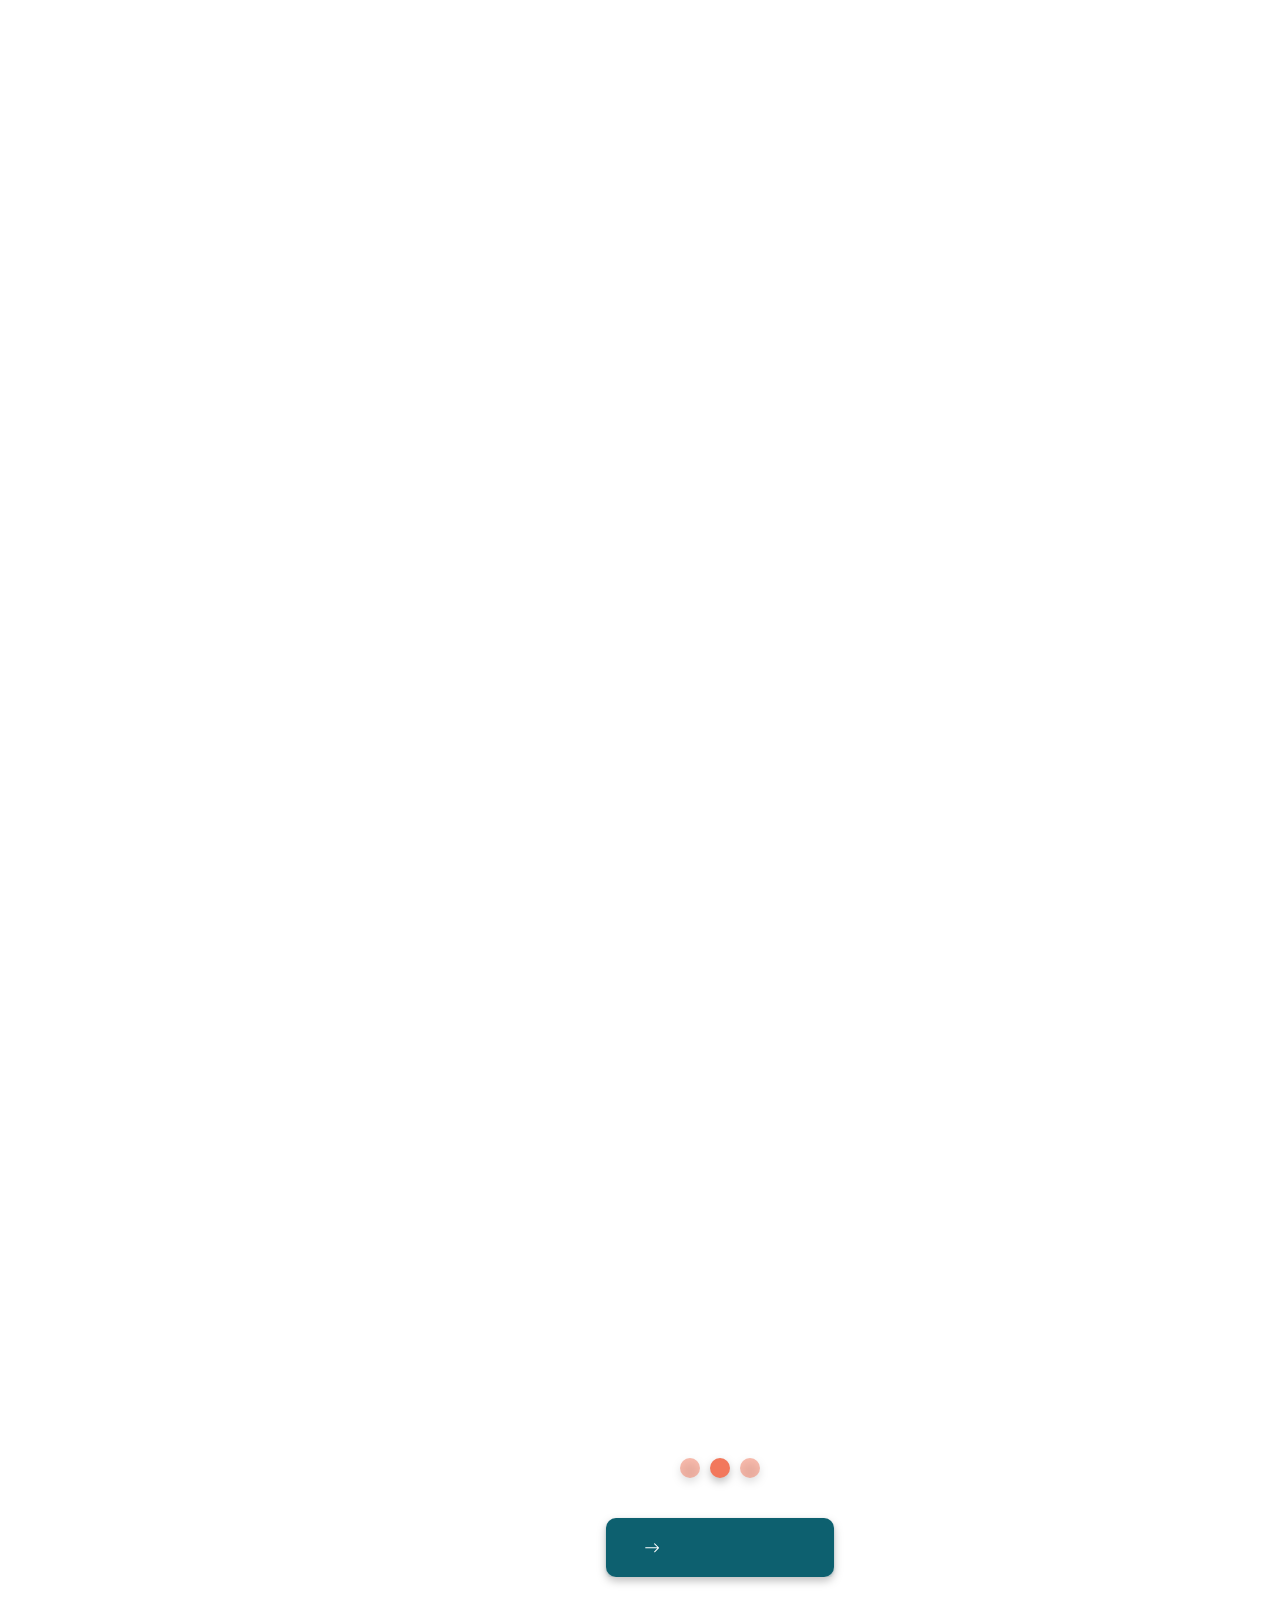
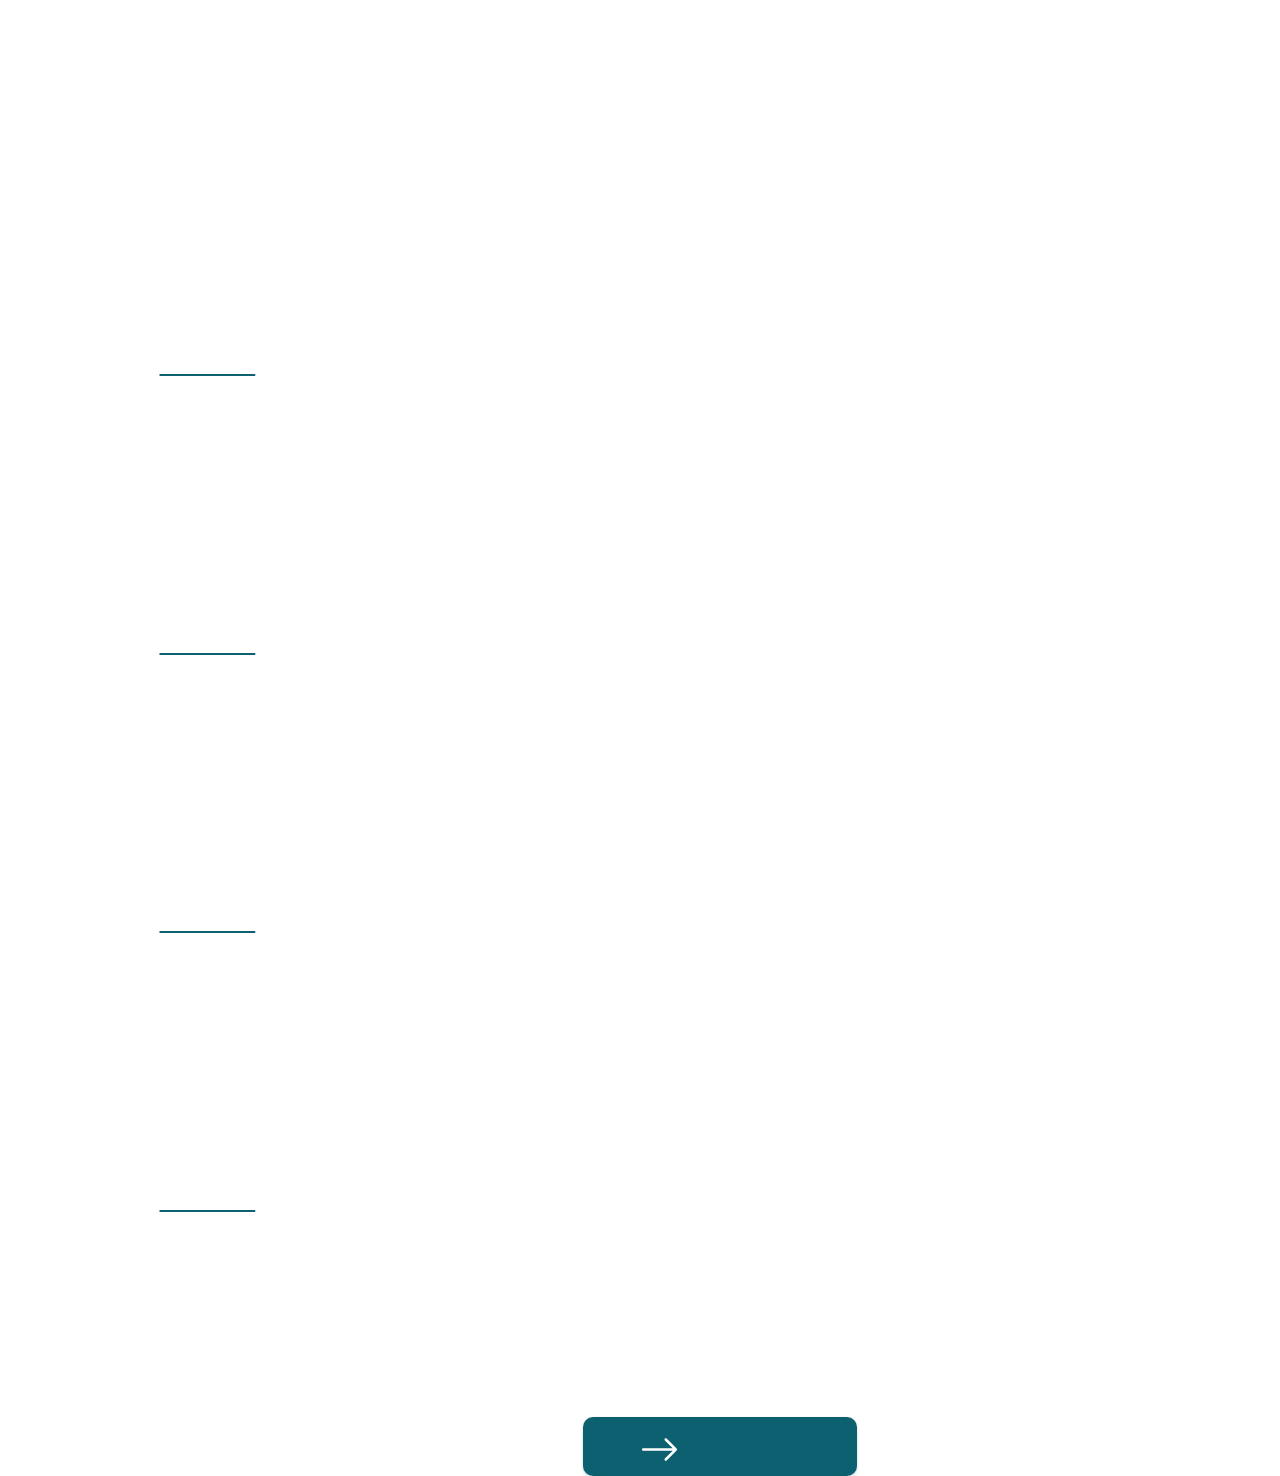
==== commit 5db4c1ae: "Merge branch 'travel' into travel-part3" ====
--- a/travel/index.html
+++ b/travel/index.html
@@ -62,9 +62,22 @@
                             <div class="font-img-steps bicycle"></div>
                             <div class="title-img-steps">Tell us what you want to do</div>
                         </div>
-                        <div class="steps-box">
-                            <div class="font-img-steps calendar"></div>
-                            <div class="title-img-steps ">Share us preferable dates</div>
+                    </section>
+                    <section id="steps" class="steps">
+                        <h2 class="steps-title">3 STEPS TO THE PERFECT TRIP</h2>
+                        <div class="steps-flex">
+                            <div class="steps-box right-margin-steps">
+                                <div class="font-img-steps bicycle"></div>
+                                <div class="title-img-steps">Tell us what you want to do</div>
+                            </div>
+                            <div class="steps-box">
+                                <div class="font-img-steps calendar"></div>
+                                <div class="title-img-steps ">Share us preferable dates </div>
+                            </div>
+                            <div class="steps-box">
+                                <div class="font-img-steps airplane"></div>
+                                <div class="title-img-steps">We will give you recommendations</div>
+                            </div>
                         </div>
                         <div class="steps-box">
                             <div class="font-img-steps airplane"></div>
@@ -113,84 +126,85 @@
                                          21.8319 22.9984 21.5C22.9984 21.1681 23.1303
                                          20.8497 23.365 20.615L31.2325 12.75H1.75C1.41848
                                          12.75 1.10054 12.6183 0.866116 12.3839C0.631696
-                                         12.1495 0.5 11.8315 0.5 11.5Z" fill="white"/>
-                        </svg>
-                        <span class="title-find-more">Find More</span>
-                    </button>
-                </section>
-                <section id="stories" class="stories">
-                    <div class="stories-main">
-                        <h2 class="title-stories">TRAVEL STORIES</h2>
-                        <div class="stories-container">
-                            <div class="stories-element">
-                                <img class="img-story" src="./assets/jpg/cave-big.jpg" alt>
-                                <div class="story-sample">
-                                    <div class="title-sample">10 Photos of Attractive Thailand</div>
-                                    <div class="story">
-                                            <span class="text-story">Lorem ipsum dolor sit amet, consectetur adipiscing elit,
-                                            sed do eiusmod tempor incididunt ut labore et dolore magna aliqua.
-                                            Ut enim ad minim veniam, quis nostrud exercitation ullamco laboris
-                                            nisi ut aliquip ex ea commodo consequat. Duis aute irure dolor in
-                                            reprehenderit in voluptate velit esse cillum dolore eu fugiat nulla
-                                            pariatur. Excepteur sint occaecat cupidatat non proident,
-                                            sunt in culpa qui officia deserunt mollit anim id est laborum.
-                                            Lorem ipsum dolor sit amet, consectetur adipiscing elit...</span>
-                                        <br>
-                                        <strong><u>Read More</u></strong>
-                                    </div>
-                                </div>
-                            </div>
-                            <div class="stories-element">
-                                <img class="img-story" src="./assets/jpg/road-big.jpg" alt>
-                                <div class="story-sample">
-                                    <div class="title-sample">Canyonlands National Park, Utah</div>
-                                    <div class="story">
-                                            <span class="text-story">Lorem ipsum dolor sit amet, consectetur adipiscing elit,
-                                            sed do eiusmod tempor incididunt ut labore et dolore magna aliqua.
-                                            Ut enim ad minim veniam, quis nostrud exercitation ullamco laboris
-                                            nisi ut aliquip ex ea commodo consequat. Duis aute irure dolor in
-                                            reprehenderit in voluptate velit esse cillum dolore eu fugiat nulla
-                                            pariatur. Excepteur sint occaecat cupidatat non proident,
-                                            sunt in culpa qui officia deserunt mollit anim id est laborum.
-                                            Lorem ipsum dolor sit amet, consectetur adipiscing elit...</span>
-                                        <br>
-                                        <strong><u>Read More</u></strong>
-                                    </div>
-                                </div>
-                            </div>
-                            <div class="stories-element">
-                                <img class="img-story" src="./assets/jpg/winter-big.jpg" alt>
-                                <div class="story-sample">
-                                    <div class="title-sample">I left my heart in the Mountains!</div>
-                                    <div class="story">
-                                            <span class="text-story">Lorem ipsum dolor sit amet, consectetur adipiscing elit,
-                                            sed do eiusmod tempor incididunt ut labore et dolore magna aliqua.
-                                            Ut enim ad minim veniam, quis nostrud exercitation ullamco laboris
-                                            nisi ut aliquip ex ea commodo consequat. Duis aute irure dolor in
-                                            reprehenderit in voluptate velit esse cillum dolore eu fugiat nulla
-                                            pariatur. Excepteur sint occaecat cupidatat non proident,
-                                            sunt in culpa qui officia deserunt mollit anim id est laborum.
-                                            Lorem ipsum dolor sit amet, consectetur adipiscing elit...</span>
-                                        <br>
-                                        <strong><u>Read More</u></strong>
-                                    </div>
-                                </div>
-                            </div>
-                            <div class="stories-element">
-                                <img class="img-story" src="./assets/jpg/car-big.jpg" alt>
-                                <div class="story-sample">
-                                    <div class="title-sample">The Longest journey in my life!</div>
-                                    <div class="story">
-                                            <span class="text-story">Lorem ipsum dolor sit amet, consectetur adipiscing elit,
-                                            sed do eiusmod tempor incididunt ut labore et dolore magna aliqua.
-                                            Ut enim ad minim veniam, quis nostrud exercitation ullamco laboris
-                                            nisi ut aliquip ex ea commodo consequat. Duis aute irure dolor in
-                                            reprehenderit in voluptate velit esse cillum dolore eu fugiat nulla
-                                            pariatur. Excepteur sint occaecat cupidatat non proident,
-                                            sunt in culpa qui officia deserunt mollit anim id est laborum.
-                                            Lorem ipsum dolor sit amet, consectetur adipiscing elit...</span>
-                                        <br>
-                                        <strong><u>Read More</u></strong>
+                                         12.1495 0.5 11.8315 0.5 11.5Z" fill="white" />
+                            </svg>
+                            <span class="title-find-more">Find More</span>
+                        </button>
+                    </section>
+                    <section id="stories" class="stories">
+                        <div class="stories-main">
+                            <h2 class="title-stories">TRAVEL STORIES</h2>
+                            <div class="stories-container">
+                                <div class="stories-element">
+                                    <img class="img-story" src="./assets/jpg/cave-big.jpg" alt>
+                                    <div class="story-sample">
+                                        <div class="title-sample">10 Photos of Attractive Thailand</div>
+                                        <div class="story">
+                                            <span class="text-story">Lorem ipsum dolor sit amet, consectetur adipiscing elit,
+                                            sed do eiusmod tempor incididunt ut labore et dolore magna aliqua.
+                                            Ut enim ad minim veniam, quis nostrud exercitation ullamco laboris
+                                            nisi ut aliquip ex ea commodo consequat. Duis aute irure dolor in
+                                            reprehenderit in voluptate velit esse cillum dolore eu fugiat nulla
+                                            pariatur. Excepteur sint occaecat cupidatat non proident,
+                                            sunt in culpa qui officia deserunt mollit anim id est laborum.
+                                            Lorem ipsum dolor sit amet, consectetur adipiscing elit...</span>
+                                            <br>
+                                            <strong><u>Read More</u></strong>
+                                        </div>
+                                    </div>
+                                </div>
+                                <div class="stories-element">
+                                    <img class="img-story" src="./assets/jpg/road-big.jpg" alt>
+                                    <div class="story-sample">
+                                        <div class="title-sample">Canyonlands National Park, Utah</div>
+                                        <div class="story">
+                                            <span class="text-story">Lorem ipsum dolor sit amet, consectetur adipiscing elit,
+                                            sed do eiusmod tempor incididunt ut labore et dolore magna aliqua.
+                                            Ut enim ad minim veniam, quis nostrud exercitation ullamco laboris
+                                            nisi ut aliquip ex ea commodo consequat. Duis aute irure dolor in
+                                            reprehenderit in voluptate velit esse cillum dolore eu fugiat nulla
+                                            pariatur. Excepteur sint occaecat cupidatat non proident,
+                                            sunt in culpa qui officia deserunt mollit anim id est laborum.
+                                            Lorem ipsum dolor sit amet, consectetur adipiscing elit...</span>
+                                            <br>
+                                            <strong><u>Read More</u></strong>
+                                        </div>
+                                    </div>
+                                </div>
+                                <div class="stories-element">
+                                    <img class="img-story" src="./assets/jpg/winter-big.jpg" alt>
+                                    <div class="story-sample">
+                                        <div class="title-sample">I left my heart in the Mountains!</div>
+                                        <div class="story">
+                                            <span class="text-story">Lorem ipsum dolor sit amet, consectetur adipiscing elit,
+                                            sed do eiusmod tempor incididunt ut labore et dolore magna aliqua.
+                                            Ut enim ad minim veniam, quis nostrud exercitation ullamco laboris
+                                            nisi ut aliquip ex ea commodo consequat. Duis aute irure dolor in
+                                            reprehenderit in voluptate velit esse cillum dolore eu fugiat nulla
+                                            pariatur. Excepteur sint occaecat cupidatat non proident,
+                                            sunt in culpa qui officia deserunt mollit anim id est laborum.
+                                            Lorem ipsum dolor sit amet, consectetur adipiscing elit...</span>
+                                            <br>
+                                            <strong><u>Read More</u></strong>
+                                        </div>
+                                    </div>
+                                </div>
+                                <div class="stories-element">
+                                    <img class="img-story" src="./assets/jpg/car-big.jpg" alt>
+                                    <div class="story-sample">
+                                        <div class="title-sample">The Longest journey in my life!</div>
+                                        <div class="story">
+                                            <span class="text-story">Lorem ipsum dolor sit amet, consectetur adipiscing elit,
+                                            sed do eiusmod tempor incididunt ut labore et dolore magna aliqua.
+                                            Ut enim ad minim veniam, quis nostrud exercitation ullamco laboris
+                                            nisi ut aliquip ex ea commodo consequat. Duis aute irure dolor in
+                                            reprehenderit in voluptate velit esse cillum dolore eu fugiat nulla
+                                            pariatur. Excepteur sint occaecat cupidatat non proident,
+                                            sunt in culpa qui officia deserunt mollit anim id est laborum.
+                                            Lorem ipsum dolor sit amet, consectetur adipiscing elit...</span>
+                                            <br>
+                                            <strong><u>Read More</u></strong>
+                                        </div>
                                     </div>
                                 </div>
                             </div>
--- a/travel/style.css
+++ b/travel/style.css
@@ -949,7 +949,8 @@
 
 .arrow {
     width: 8.7%;
-    height: 61%;
+    height: 35%;
+
 }
 
 .title-find-more {
@@ -1225,7 +1226,6 @@
         box-shadow: 0 4px 3px rgba(13, 96, 111, 0.25);
         border-radius: 10px;
     }
-
     .x-close {
         position: relative;
         width: 18.18%;
@@ -1235,7 +1235,6 @@
         top: 3.2%;
         background-image: url("./assets/svg/close-menu.svg");
     }
-
     .burger-menu-block {
         display: flex;
         position: relative;
@@ -1246,7 +1245,6 @@
         justify-content: space-between;
         flex-direction: column;
     }
-
     .burger-link {
         text-align: right;
         font-family: 'RedHatText Regular', sans-serif;
@@ -1791,7 +1789,7 @@
     .destinations {
         width: 92.3%;
         height: 21.65%;
-        overflow: visible;
+        overflow: hidden;
         margin: 0 auto 0 auto;
     }
 
@@ -1831,17 +1829,26 @@
     .carousel .carousel-item:nth-child(1) {
         /*background-image: url("./assets/jpg/ocean.jpg");*/
         display: block;
-        left: 0;
+        left: -110%;
     }
 
     .carousel .carousel-item:nth-child(2) {
         display: block;
-        left: 105%;
+        left: 0;
     }
 
     .carousel .carousel-item:nth-child(3) {
         display: block;
+        left: 110%;
+    }
+    .carousel .carousel-item:nth-child(4){
+        display: block;
         left: 210%;
+    }
+
+    :root{
+        --left-arrow: 1;
+        --right-arrow: 1;
     }
 
     .carousel:before {
@@ -1857,6 +1864,7 @@
         background-position: center;
         transform: rotate(-90deg);
         pointer-events: all;
+        opacity: var(--left-arrow);
     }
 
     .carousel:after {
@@ -1872,6 +1880,7 @@
         background-position: center;
         transform: rotate(90deg);
         pointer-events: all;
+        opacity: var(--right-arrow);
     }
 
 
@@ -1904,18 +1913,18 @@
 
     .btn-find-more {
         width: 91px;
-        height: 30px;
+        height: 10%;
         margin: 6% auto auto auto;
         padding: 0;
     }
 
     .arrow {
-        margin: 13% auto auto 13.1%;
+        margin: 10% auto auto 13.1%;
     }
 
     .title-find-more {
         width: 75.3%;
-        margin: 8.12% 13% auto 0;
+        margin: 6.12% 13% auto 0;
         font-style: normal;
         font-weight: 500;
         font-size: 0.8em;
@@ -1971,6 +1980,7 @@
         height: 100%;
         gap: calc(7% - (390px - 100vw)*(4/70));
     }
+
 
     .title-sample {
         margin-top: 3%;
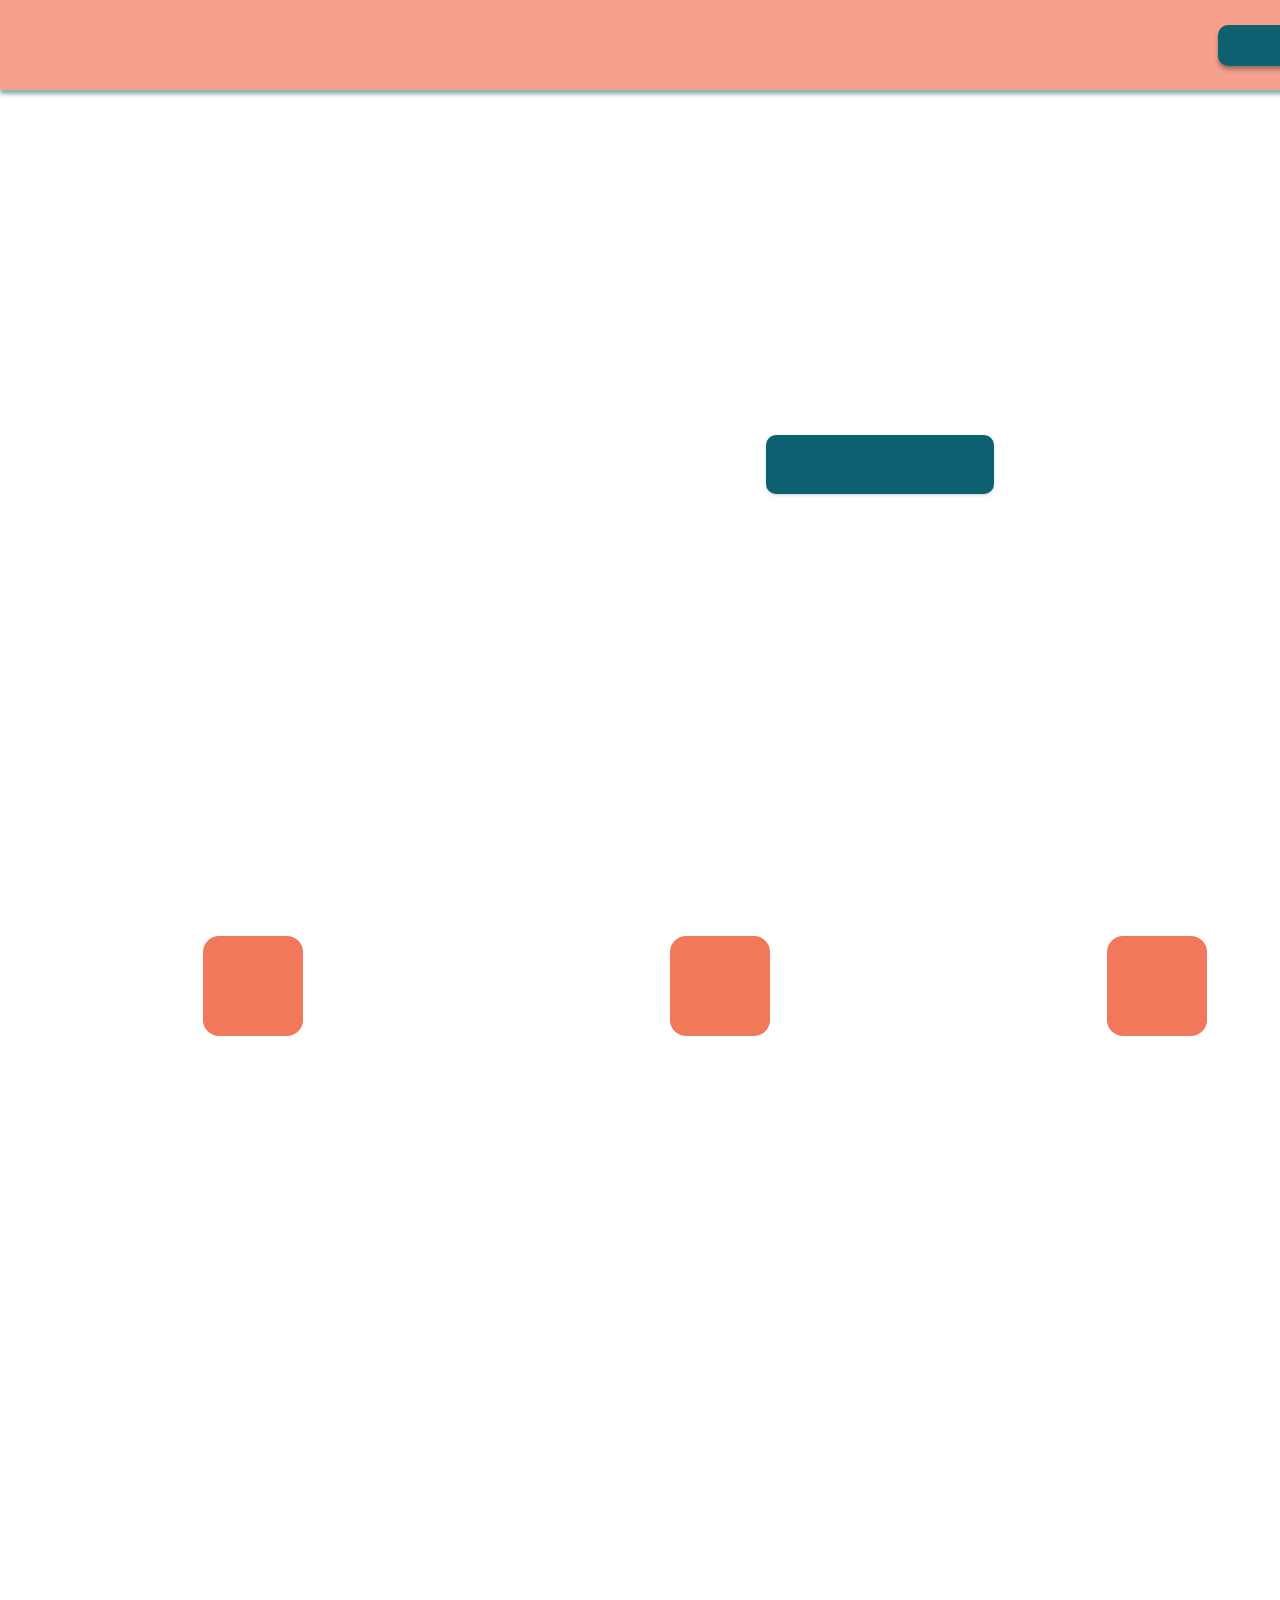
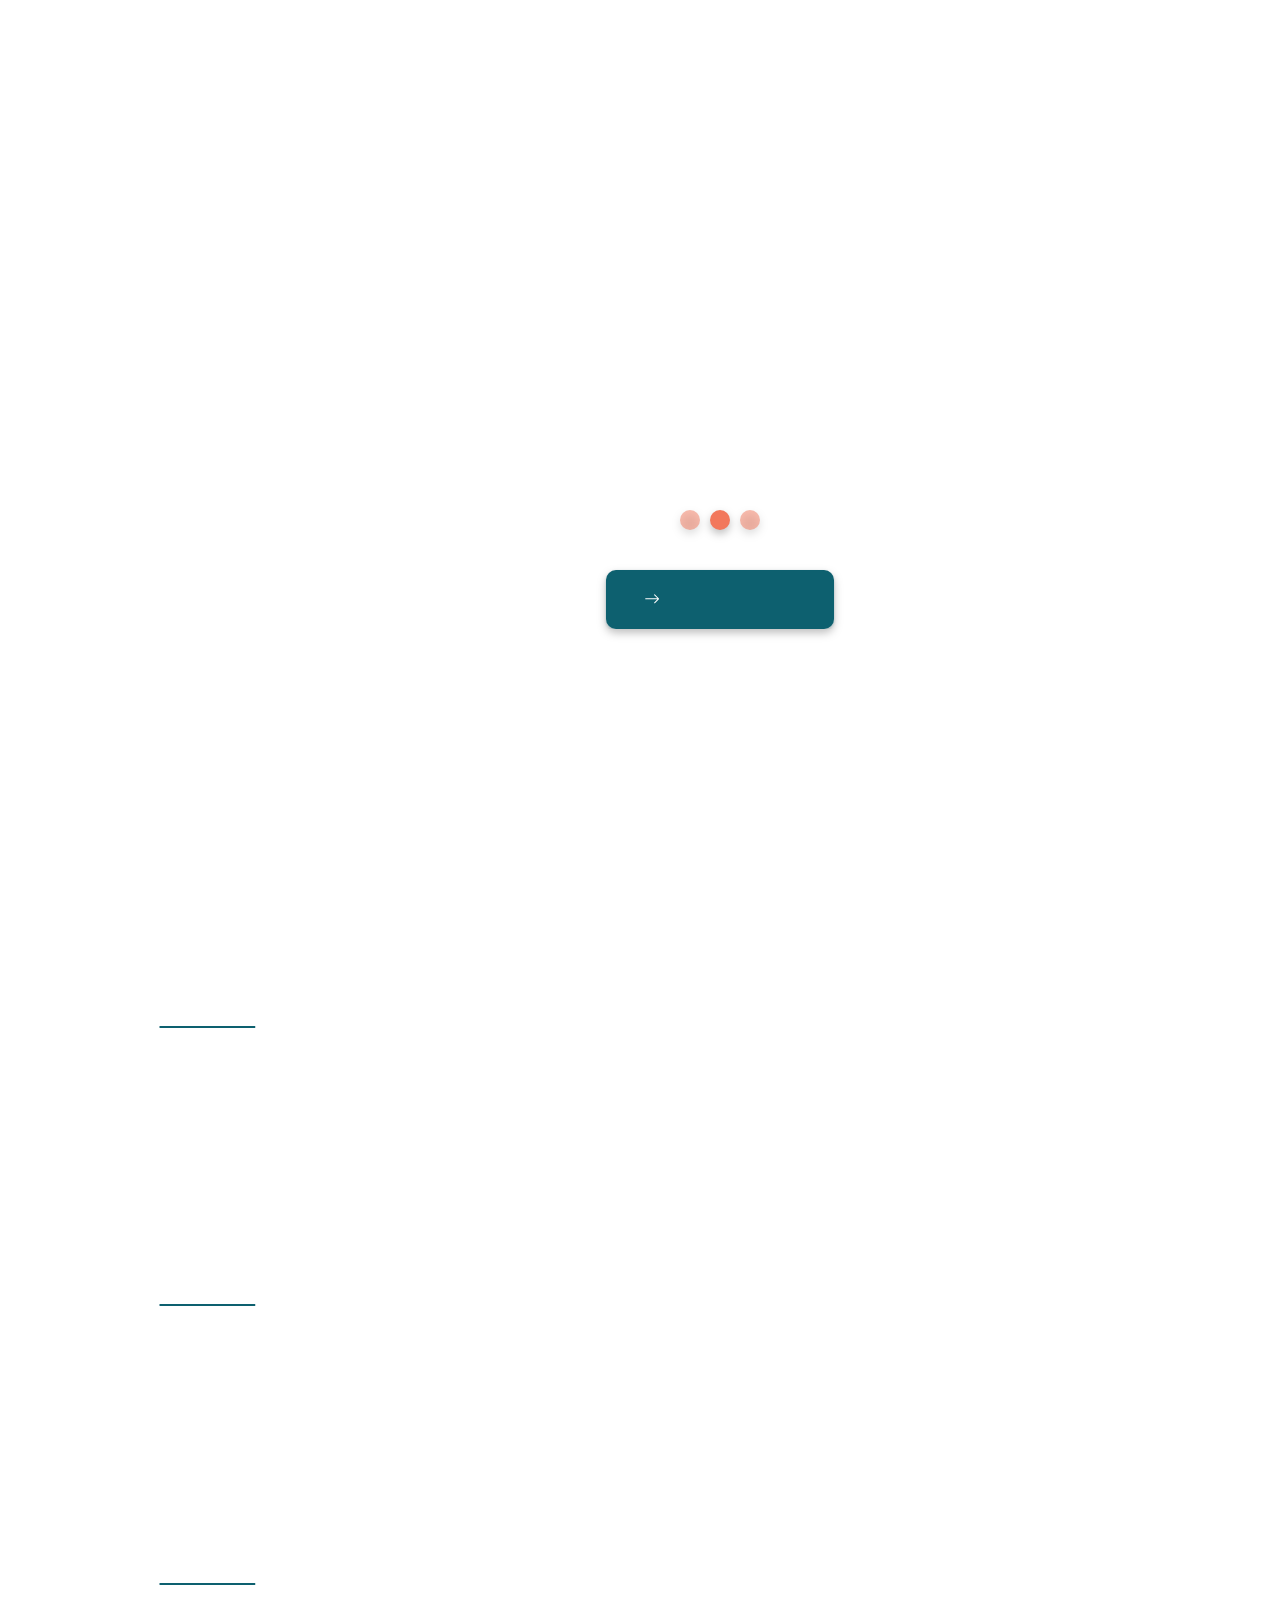
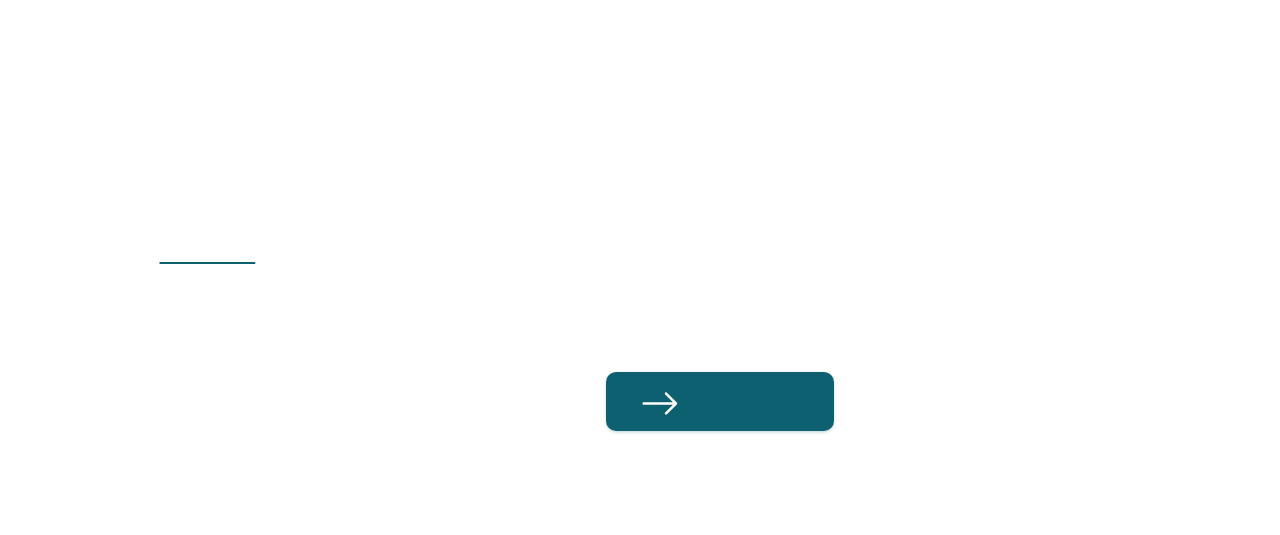
==== commit 31a83bde: "fix: Fix some bugs" ====
--- a/travel/index.html
+++ b/travel/index.html
@@ -62,22 +62,9 @@
                             <div class="font-img-steps bicycle"></div>
                             <div class="title-img-steps">Tell us what you want to do</div>
                         </div>
-                    </section>
-                    <section id="steps" class="steps">
-                        <h2 class="steps-title">3 STEPS TO THE PERFECT TRIP</h2>
-                        <div class="steps-flex">
-                            <div class="steps-box right-margin-steps">
-                                <div class="font-img-steps bicycle"></div>
-                                <div class="title-img-steps">Tell us what you want to do</div>
-                            </div>
-                            <div class="steps-box">
-                                <div class="font-img-steps calendar"></div>
-                                <div class="title-img-steps ">Share us preferable dates </div>
-                            </div>
-                            <div class="steps-box">
-                                <div class="font-img-steps airplane"></div>
-                                <div class="title-img-steps">We will give you recommendations</div>
-                            </div>
+                        <div class="steps-box">
+                            <div class="font-img-steps calendar"></div>
+                            <div class="title-img-steps ">Share us preferable dates</div>
                         </div>
                         <div class="steps-box">
                             <div class="font-img-steps airplane"></div>
@@ -126,85 +113,84 @@
                                          21.8319 22.9984 21.5C22.9984 21.1681 23.1303
                                          20.8497 23.365 20.615L31.2325 12.75H1.75C1.41848
                                          12.75 1.10054 12.6183 0.866116 12.3839C0.631696
-                                         12.1495 0.5 11.8315 0.5 11.5Z" fill="white" />
-                            </svg>
-                            <span class="title-find-more">Find More</span>
-                        </button>
-                    </section>
-                    <section id="stories" class="stories">
-                        <div class="stories-main">
-                            <h2 class="title-stories">TRAVEL STORIES</h2>
-                            <div class="stories-container">
-                                <div class="stories-element">
-                                    <img class="img-story" src="./assets/jpg/cave-big.jpg" alt>
-                                    <div class="story-sample">
-                                        <div class="title-sample">10 Photos of Attractive Thailand</div>
-                                        <div class="story">
-                                            <span class="text-story">Lorem ipsum dolor sit amet, consectetur adipiscing elit,
-                                            sed do eiusmod tempor incididunt ut labore et dolore magna aliqua.
-                                            Ut enim ad minim veniam, quis nostrud exercitation ullamco laboris
-                                            nisi ut aliquip ex ea commodo consequat. Duis aute irure dolor in
-                                            reprehenderit in voluptate velit esse cillum dolore eu fugiat nulla
-                                            pariatur. Excepteur sint occaecat cupidatat non proident,
-                                            sunt in culpa qui officia deserunt mollit anim id est laborum.
-                                            Lorem ipsum dolor sit amet, consectetur adipiscing elit...</span>
-                                            <br>
-                                            <strong><u>Read More</u></strong>
-                                        </div>
-                                    </div>
-                                </div>
-                                <div class="stories-element">
-                                    <img class="img-story" src="./assets/jpg/road-big.jpg" alt>
-                                    <div class="story-sample">
-                                        <div class="title-sample">Canyonlands National Park, Utah</div>
-                                        <div class="story">
-                                            <span class="text-story">Lorem ipsum dolor sit amet, consectetur adipiscing elit,
-                                            sed do eiusmod tempor incididunt ut labore et dolore magna aliqua.
-                                            Ut enim ad minim veniam, quis nostrud exercitation ullamco laboris
-                                            nisi ut aliquip ex ea commodo consequat. Duis aute irure dolor in
-                                            reprehenderit in voluptate velit esse cillum dolore eu fugiat nulla
-                                            pariatur. Excepteur sint occaecat cupidatat non proident,
-                                            sunt in culpa qui officia deserunt mollit anim id est laborum.
-                                            Lorem ipsum dolor sit amet, consectetur adipiscing elit...</span>
-                                            <br>
-                                            <strong><u>Read More</u></strong>
-                                        </div>
-                                    </div>
-                                </div>
-                                <div class="stories-element">
-                                    <img class="img-story" src="./assets/jpg/winter-big.jpg" alt>
-                                    <div class="story-sample">
-                                        <div class="title-sample">I left my heart in the Mountains!</div>
-                                        <div class="story">
-                                            <span class="text-story">Lorem ipsum dolor sit amet, consectetur adipiscing elit,
-                                            sed do eiusmod tempor incididunt ut labore et dolore magna aliqua.
-                                            Ut enim ad minim veniam, quis nostrud exercitation ullamco laboris
-                                            nisi ut aliquip ex ea commodo consequat. Duis aute irure dolor in
-                                            reprehenderit in voluptate velit esse cillum dolore eu fugiat nulla
-                                            pariatur. Excepteur sint occaecat cupidatat non proident,
-                                            sunt in culpa qui officia deserunt mollit anim id est laborum.
-                                            Lorem ipsum dolor sit amet, consectetur adipiscing elit...</span>
-                                            <br>
-                                            <strong><u>Read More</u></strong>
-                                        </div>
-                                    </div>
-                                </div>
-                                <div class="stories-element">
-                                    <img class="img-story" src="./assets/jpg/car-big.jpg" alt>
-                                    <div class="story-sample">
-                                        <div class="title-sample">The Longest journey in my life!</div>
-                                        <div class="story">
-                                            <span class="text-story">Lorem ipsum dolor sit amet, consectetur adipiscing elit,
-                                            sed do eiusmod tempor incididunt ut labore et dolore magna aliqua.
-                                            Ut enim ad minim veniam, quis nostrud exercitation ullamco laboris
-                                            nisi ut aliquip ex ea commodo consequat. Duis aute irure dolor in
-                                            reprehenderit in voluptate velit esse cillum dolore eu fugiat nulla
-                                            pariatur. Excepteur sint occaecat cupidatat non proident,
-                                            sunt in culpa qui officia deserunt mollit anim id est laborum.
-                                            Lorem ipsum dolor sit amet, consectetur adipiscing elit...</span>
-                                            <br>
-                                            <strong><u>Read More</u></strong>
-                                        </div>
+                                         12.1495 0.5 11.8315 0.5 11.5Z" fill="white"/>
+                        </svg>
+                        <span class="title-find-more">Find More</span>
+                    </button>
+                </section>
+                <section id="stories" class="stories">
+                    <div class="stories-main">
+                        <h2 class="title-stories">TRAVEL STORIES</h2>
+                        <div class="stories-container">
+                            <div class="stories-element">
+                                <img class="img-story" src="./assets/jpg/cave-big.jpg" alt>
+                                <div class="story-sample">
+                                    <div class="title-sample">10 Photos of Attractive Thailand</div>
+                                    <div class="story">
+                                            <span class="text-story">Lorem ipsum dolor sit amet, consectetur adipiscing elit,
+                                            sed do eiusmod tempor incididunt ut labore et dolore magna aliqua.
+                                            Ut enim ad minim veniam, quis nostrud exercitation ullamco laboris
+                                            nisi ut aliquip ex ea commodo consequat. Duis aute irure dolor in
+                                            reprehenderit in voluptate velit esse cillum dolore eu fugiat nulla
+                                            pariatur. Excepteur sint occaecat cupidatat non proident,
+                                            sunt in culpa qui officia deserunt mollit anim id est laborum.
+                                            Lorem ipsum dolor sit amet, consectetur adipiscing elit...</span>
+                                        <br>
+                                        <strong><u>Read More</u></strong>
+                                    </div>
+                                </div>
+                            </div>
+                            <div class="stories-element">
+                                <img class="img-story" src="./assets/jpg/road-big.jpg" alt>
+                                <div class="story-sample">
+                                    <div class="title-sample">Canyonlands National Park, Utah</div>
+                                    <div class="story">
+                                            <span class="text-story">Lorem ipsum dolor sit amet, consectetur adipiscing elit,
+                                            sed do eiusmod tempor incididunt ut labore et dolore magna aliqua.
+                                            Ut enim ad minim veniam, quis nostrud exercitation ullamco laboris
+                                            nisi ut aliquip ex ea commodo consequat. Duis aute irure dolor in
+                                            reprehenderit in voluptate velit esse cillum dolore eu fugiat nulla
+                                            pariatur. Excepteur sint occaecat cupidatat non proident,
+                                            sunt in culpa qui officia deserunt mollit anim id est laborum.
+                                            Lorem ipsum dolor sit amet, consectetur adipiscing elit...</span>
+                                        <br>
+                                        <strong><u>Read More</u></strong>
+                                    </div>
+                                </div>
+                            </div>
+                            <div class="stories-element">
+                                <img class="img-story" src="./assets/jpg/winter-big.jpg" alt>
+                                <div class="story-sample">
+                                    <div class="title-sample">I left my heart in the Mountains!</div>
+                                    <div class="story">
+                                            <span class="text-story">Lorem ipsum dolor sit amet, consectetur adipiscing elit,
+                                            sed do eiusmod tempor incididunt ut labore et dolore magna aliqua.
+                                            Ut enim ad minim veniam, quis nostrud exercitation ullamco laboris
+                                            nisi ut aliquip ex ea commodo consequat. Duis aute irure dolor in
+                                            reprehenderit in voluptate velit esse cillum dolore eu fugiat nulla
+                                            pariatur. Excepteur sint occaecat cupidatat non proident,
+                                            sunt in culpa qui officia deserunt mollit anim id est laborum.
+                                            Lorem ipsum dolor sit amet, consectetur adipiscing elit...</span>
+                                        <br>
+                                        <strong><u>Read More</u></strong>
+                                    </div>
+                                </div>
+                            </div>
+                            <div class="stories-element">
+                                <img class="img-story" src="./assets/jpg/car-big.jpg" alt>
+                                <div class="story-sample">
+                                    <div class="title-sample">The Longest journey in my life!</div>
+                                    <div class="story">
+                                            <span class="text-story">Lorem ipsum dolor sit amet, consectetur adipiscing elit,
+                                            sed do eiusmod tempor incididunt ut labore et dolore magna aliqua.
+                                            Ut enim ad minim veniam, quis nostrud exercitation ullamco laboris
+                                            nisi ut aliquip ex ea commodo consequat. Duis aute irure dolor in
+                                            reprehenderit in voluptate velit esse cillum dolore eu fugiat nulla
+                                            pariatur. Excepteur sint occaecat cupidatat non proident,
+                                            sunt in culpa qui officia deserunt mollit anim id est laborum.
+                                            Lorem ipsum dolor sit amet, consectetur adipiscing elit...</span>
+                                        <br>
+                                        <strong><u>Read More</u></strong>
                                     </div>
                                 </div>
                             </div>
--- a/travel/style.css
+++ b/travel/style.css
@@ -950,7 +950,6 @@
 .arrow {
     width: 8.7%;
     height: 35%;
-
 }
 
 .title-find-more {
@@ -1226,6 +1225,7 @@
         box-shadow: 0 4px 3px rgba(13, 96, 111, 0.25);
         border-radius: 10px;
     }
+
     .x-close {
         position: relative;
         width: 18.18%;
@@ -1235,6 +1235,7 @@
         top: 3.2%;
         background-image: url("./assets/svg/close-menu.svg");
     }
+
     .burger-menu-block {
         display: flex;
         position: relative;
@@ -1245,6 +1246,7 @@
         justify-content: space-between;
         flex-direction: column;
     }
+
     .burger-link {
         text-align: right;
         font-family: 'RedHatText Regular', sans-serif;
@@ -1981,7 +1983,6 @@
         gap: calc(7% - (390px - 100vw)*(4/70));
     }
 
-
     .title-sample {
         margin-top: 3%;
         font-weight: 700;
